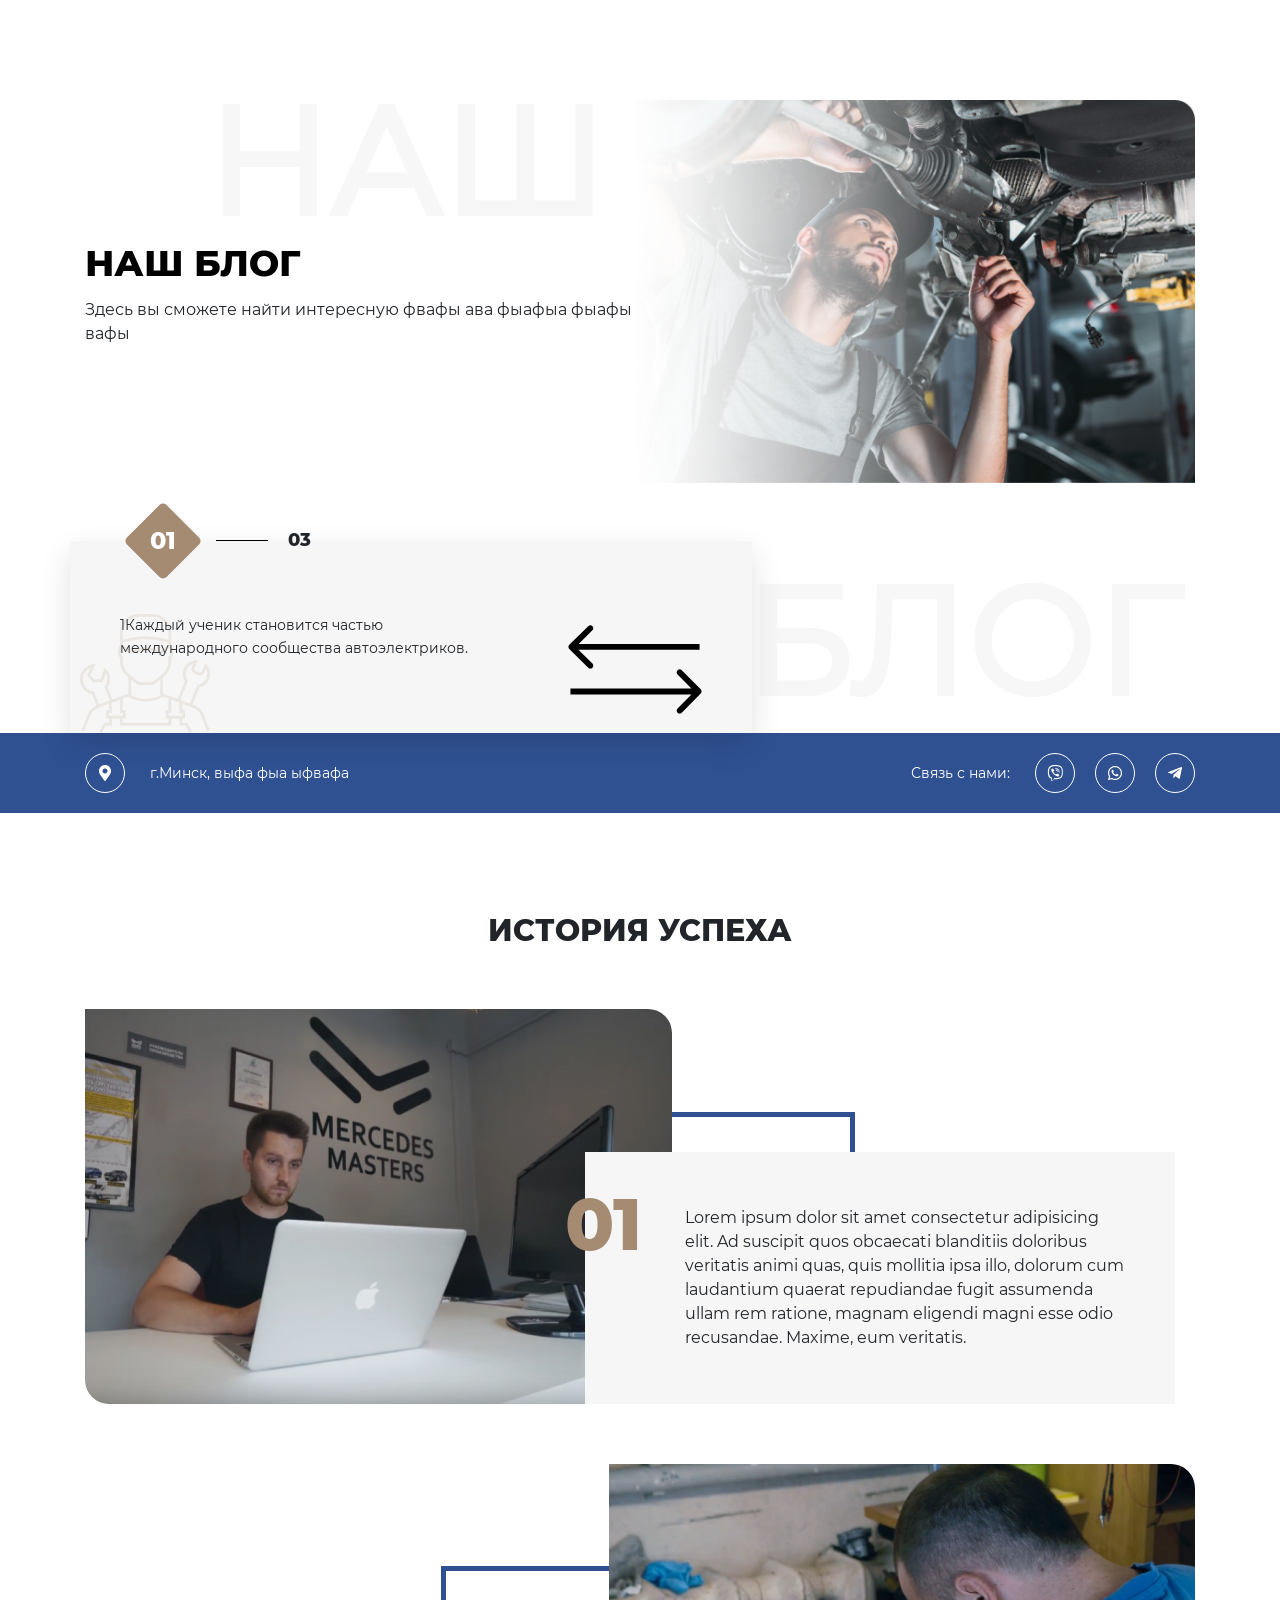
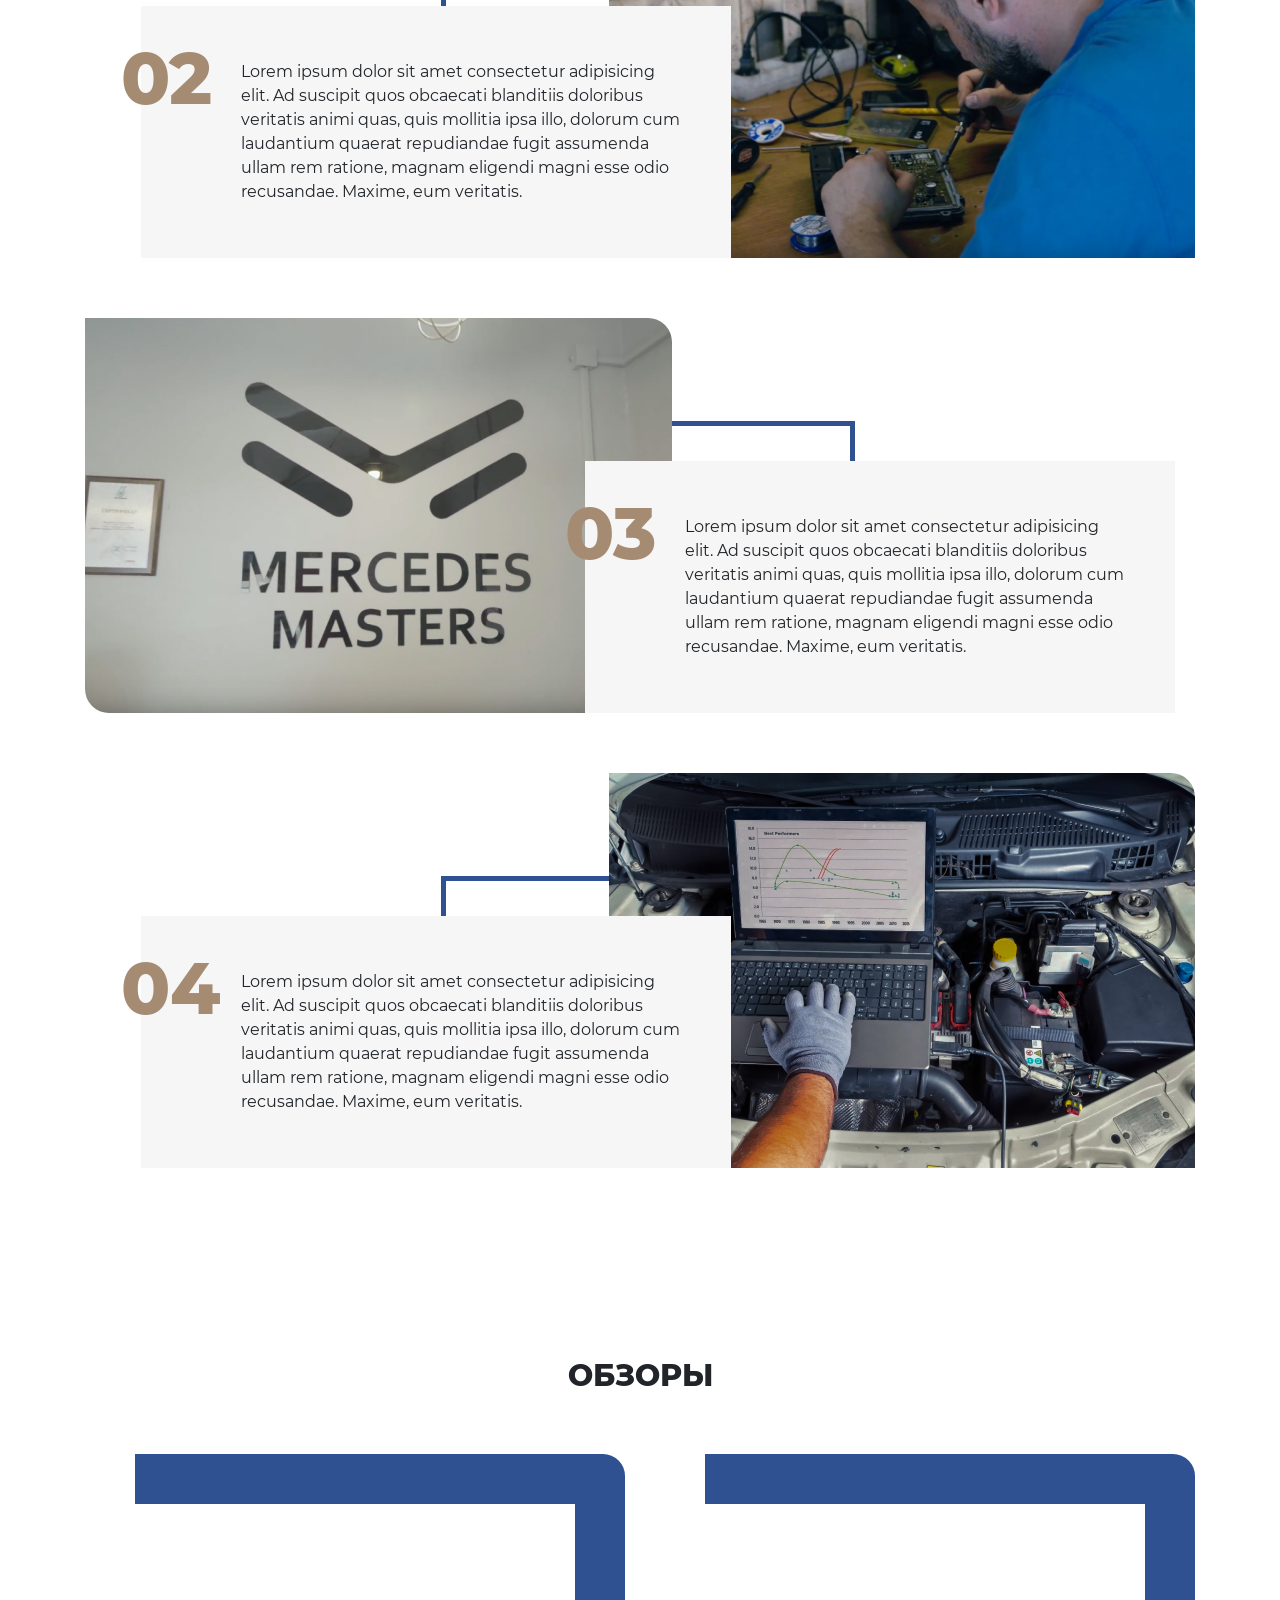
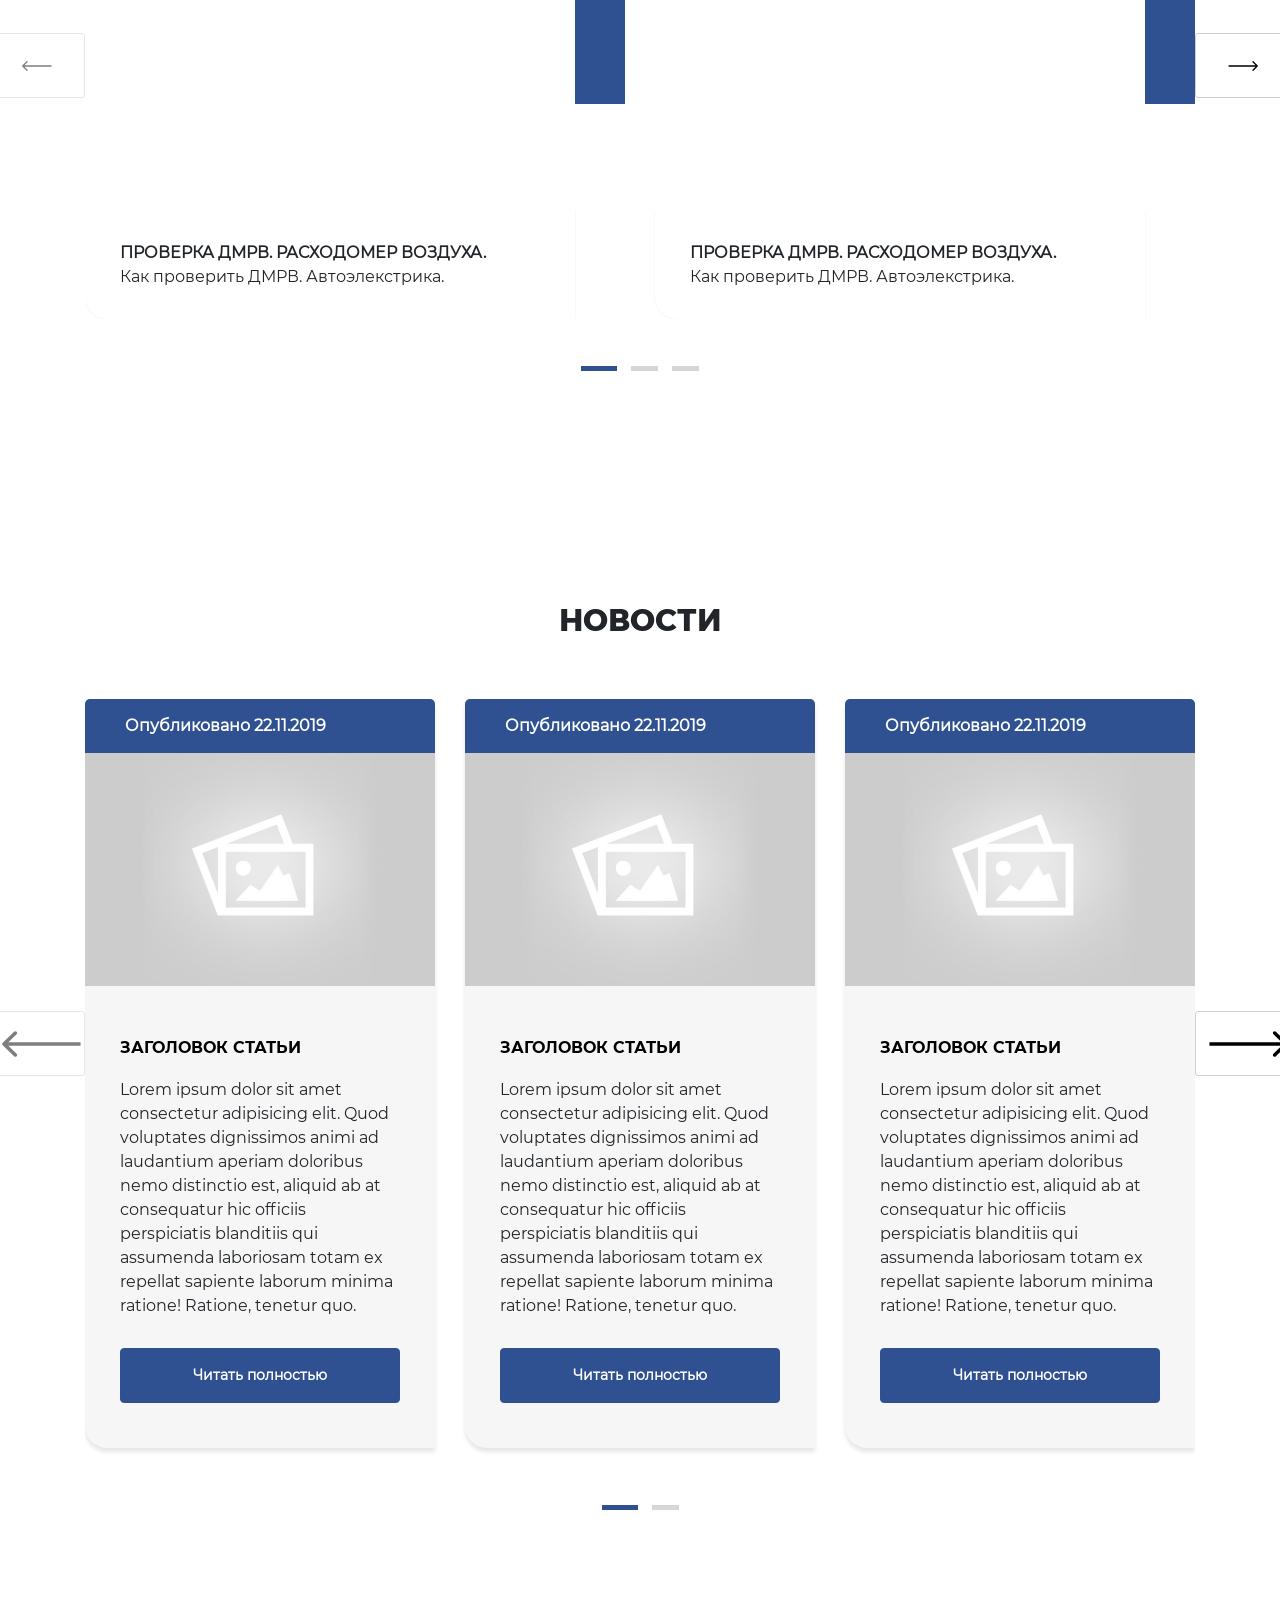
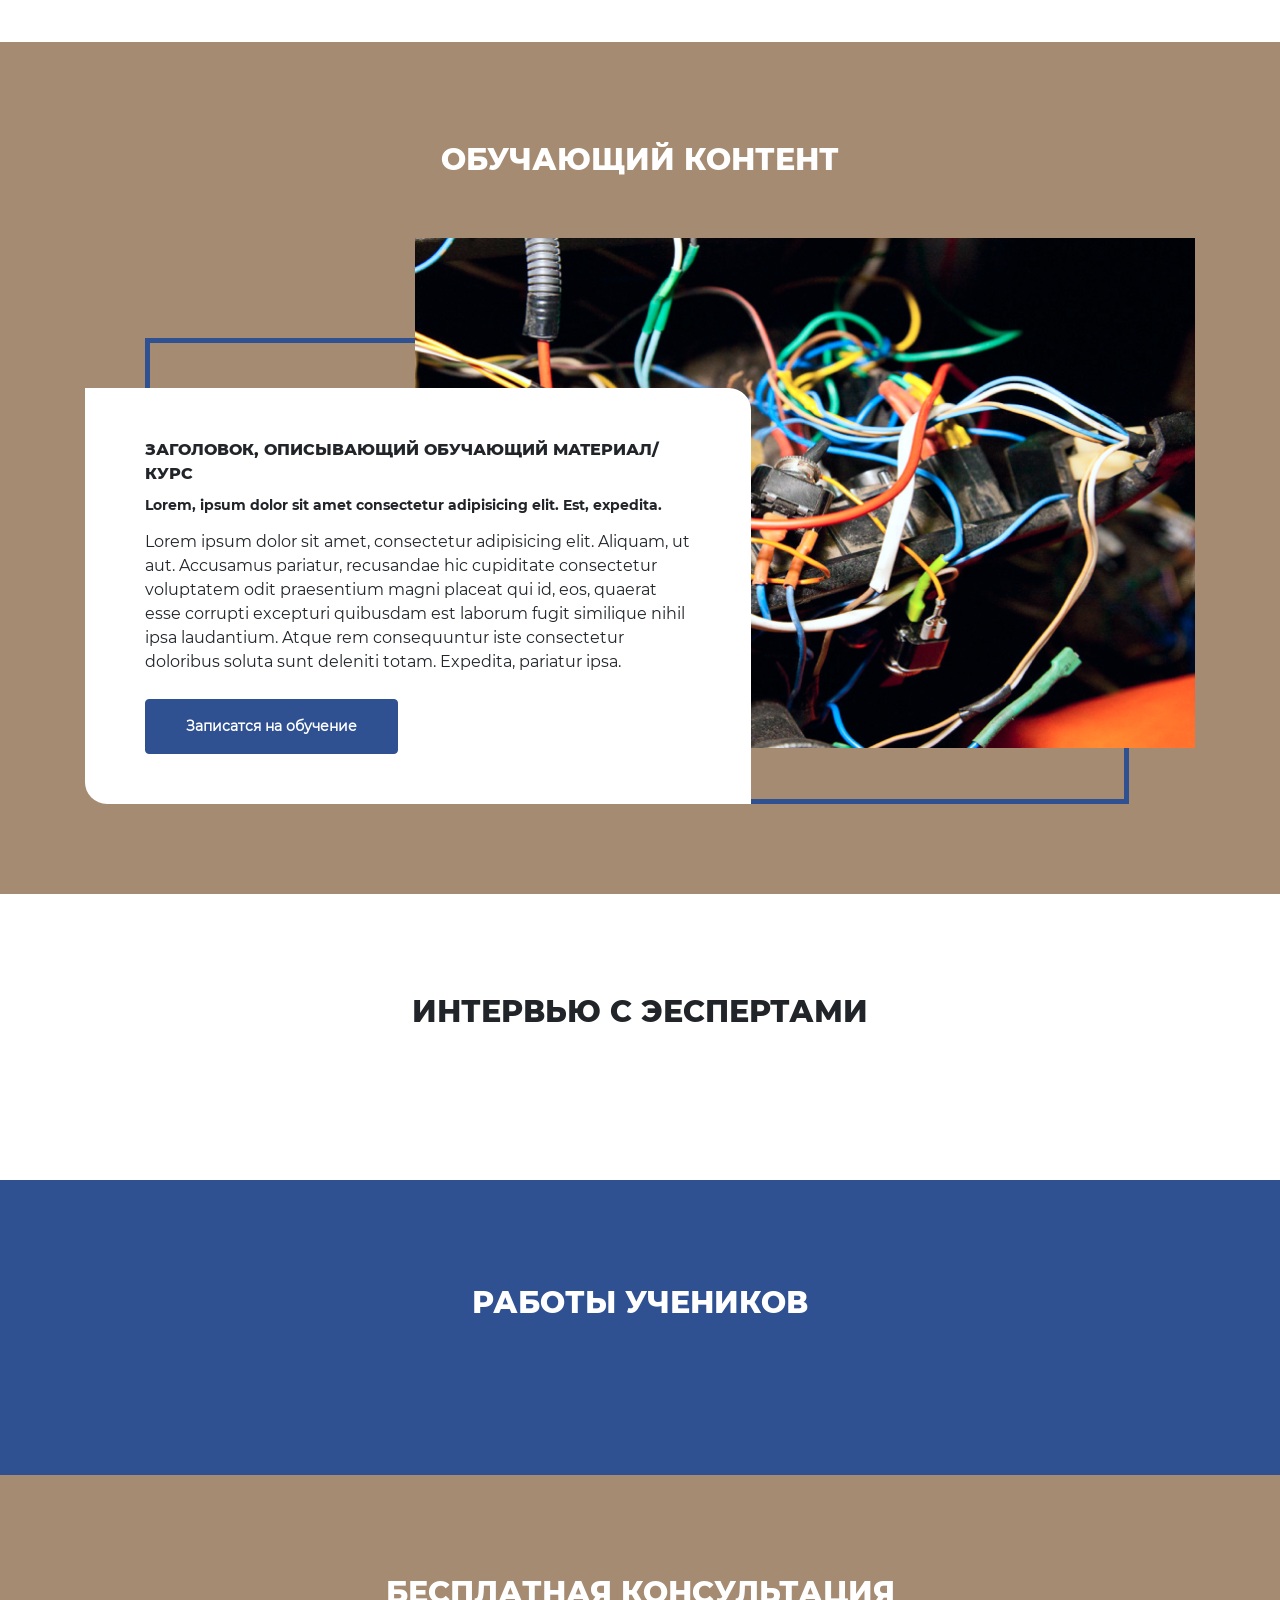
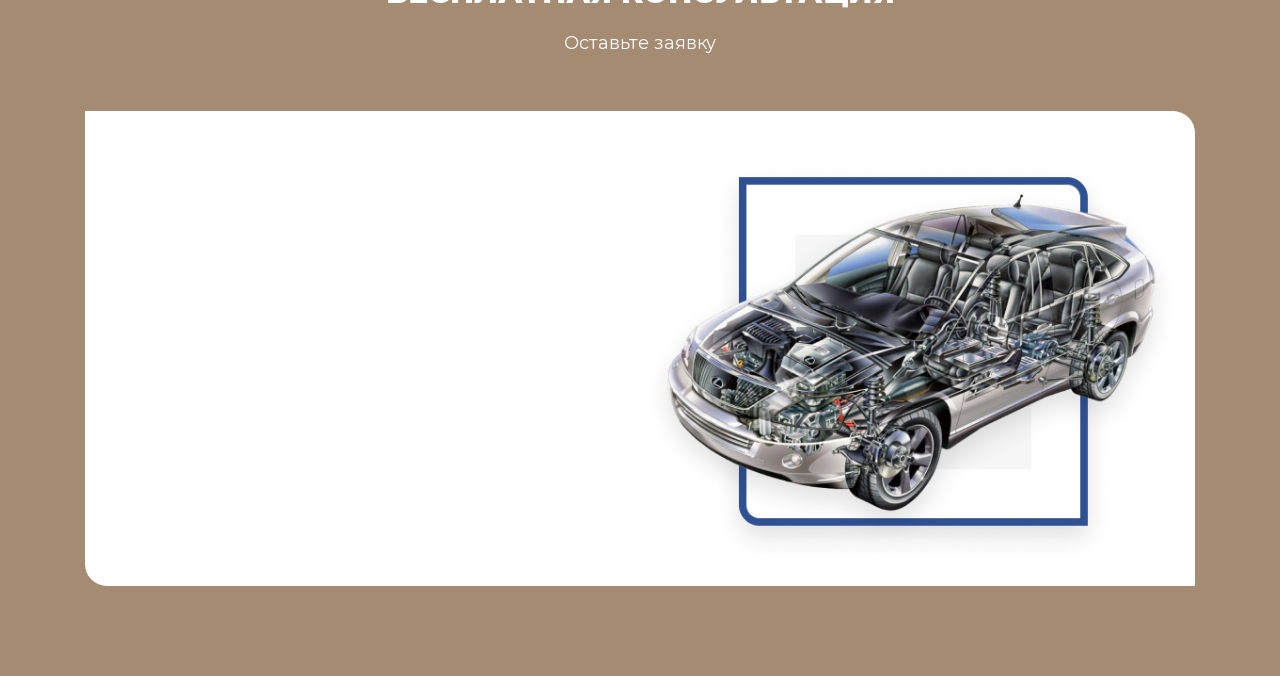
==== app/index.html @ 329d2177 "first commit" ====
<!DOCTYPE html>
<html lang="en">

<head>
  <meta charset="UTF-8">
  <meta name="viewport" content="width=device-width, initial-scale=1.0">
  <meta http-equiv="X-UA-Compatible" content="ie=edge">
  <title>Optimized SASS template</title>
  <link rel="shortcut icon" href="./images/favicon.ico" type="image/x-icon">
  <link rel="stylesheet" href="https://stackpath.bootstrapcdn.com/bootstrap/4.3.1/css/bootstrap.min.css"
    integrity="sha384-ggOyR0iXCbMQv3Xipma34MD+dH/1fQ784/j6cY/iJTQUOhcWr7x9JvoRxT2MZw1T" crossorigin="anonymous">
  <link rel="stylesheet" href="https://cdnjs.cloudflare.com/ajax/libs/font-awesome/5.11.2/css/all.css">
  <link rel="stylesheet" href="./libs/OwlCarousel2-2.3.4/dist/assets/owl.carousel.min.css">
  <link rel="stylesheet" href="./libs/OwlCarousel2-2.3.4/dist/assets/owl.theme.default.min.css">
  <link rel="stylesheet" href="./css/style.css">
</head>

<body>
  <div class="vcontainer">
    <section class="hero-u">
      <div class="container hero-u__container">
        <div class="hero-u__content">
          <h1 class="hero-u__title">
            Наш блог
          </h1>
          <div class="hero-u__sub-title">
            Здесь вы сможете найти интересную фвафы ава фыафыа фыафы вафы
          </div>
        </div>
        <div class="hero-u__image">
          <img src="./images/hero.png" alt="hero" class="hero-u__img">
        </div>
        <div class="hero-u__slider-container">

          <div id="heroCarouselWithIndex" class="carousel slide" data-ride="carousel">
            <div class="carousel-indicator">
              <div class="carousel-indicator__current">
                00
              </div>
              <div class="carousel-indicator__line"></div>
              <div class="carousel-indicator__general">04</div>
            </div>
            <div class="carousel-inner">
              <div class="carousel-item active">
                <img src="./images/svg/icon-man.svg" class="d-block carousel-item__img" alt="icon">
                <div class="carousel-item__container">
                  <div class="carousel-item__text">
                    1Каждый ученик становится частью международного сообщества автоэлектриков.
                  </div>
                </div>
              </div>
              <div class="carousel-item">
                <img src="./images/svg/icon-man.svg" class="d-block carousel-item__img" alt="icon">
                <div class="carousel-item__container">
                  <div class="carousel-item__text">
                    2Каждый ученик становится частью международного сообщества автоэлектриков.
                  </div>
                </div>
              </div>
              <div class="carousel-item">
                <img src="./images/svg/icon-man.svg" class="d-block carousel-item__img" alt="icon">
                <div class="carousel-item__container">
                  <div class="carousel-item__text">
                    3Каждый ученик становится частью международного сообщества автоэлектриков.
                  </div>
                </div>
              </div>
            </div>
            <div class="carousel-nav">
              <a class="carousel-nav__prev" href="#heroCarouselWithIndex" role="button" data-slide="prev">
                <img src="./images/svg/arrow_prev.svg" alt="" class="carousel-nav__img">
              </a>
              <a class="carousel-nav__next" href="#heroCarouselWithIndex" role="button" data-slide="next">
                <img src="./images/svg/arrow_next.svg" alt="" class="carousel-nav__img">
              </a>
            </div>

          </div>
        </div>
    </section>

    <section class="info-section">
      <div class="container info-section__container">
        <div class="info-section__place-block">
          <a href="#" data-toggle="popover" data-content="Telegram" class="info-section__icon info-icon">
            <i class="fas fa-map-marker-alt"></i>
          </a>
          <div class="info-section__place-text">
            г.Минск, выфа фыа ыфвафа
          </div>
        </div>
        <div class="info-section__social-block">
          <div class="info-section__social-text">
            Связь с нами:
          </div>
          <div class="info-section__social-icons">
            <a href="#" data-toggle="popover" data-content="Telegram" class="info-section__icon info-icon">
              <i class="fab fa-viber "></i>
            </a>
            <a href="#" data-toggle="popover" data-content="Telegram" class="info-section__icon info-icon">
              <i class=" fab fa-whatsapp"></i>
            </a>
            <a href="#" data-toggle="popover" data-content="Telegram" class="info-section__icon info-icon">
              <i class=" fab fa-telegram-plane"></i>
            </a>
          </div>

        </div>
      </div>
    </section>

    <section class="history-successful section-padding">
      <div class="history-successful__container container">
        <h2 class="history-successful__title section-title">
          История успеха
        </h2>

        <div class="history-successful__row">
          <div class="history-successful__image-block">
            <img src="./images/history-1.jpg" alt="history img" class="history-successful__img">
          </div>
          <div class="history-successful__content-block">
            <div class="history-successful__number">
              01
            </div>
            <div class="history-successful__text">
              Lorem ipsum dolor sit amet consectetur adipisicing elit. Ad suscipit quos obcaecati blanditiis doloribus
              veritatis animi quas, quis mollitia ipsa illo, dolorum cum laudantium quaerat repudiandae fugit assumenda
              ullam rem ratione, magnam eligendi magni esse odio recusandae. Maxime, eum veritatis.
            </div>
          </div>
        </div>

        <div class="history-successful__row invert">
          <div class="history-successful__image-block">
            <img src="./images/history-2.jpg" alt="history img" class="history-successful__img">
          </div>
          <div class="history-successful__content-block">
            <div class="history-successful__number">
              02
            </div>
            <div class="history-successful__text">
              Lorem ipsum dolor sit amet consectetur adipisicing elit. Ad suscipit quos obcaecati blanditiis doloribus
              veritatis animi quas, quis mollitia ipsa illo, dolorum cum laudantium quaerat repudiandae fugit assumenda
              ullam rem ratione, magnam eligendi magni esse odio recusandae. Maxime, eum veritatis.
            </div>
          </div>
        </div>

        <div class="history-successful__row">
          <div class="history-successful__image-block">
            <img src="./images/history-3.jpg" alt="history img" class="history-successful__img">
          </div>
          <div class="history-successful__content-block">
            <div class="history-successful__number">
              03
            </div>
            <div class="history-successful__text">
              Lorem ipsum dolor sit amet consectetur adipisicing elit. Ad suscipit quos obcaecati blanditiis doloribus
              veritatis animi quas, quis mollitia ipsa illo, dolorum cum laudantium quaerat repudiandae fugit assumenda
              ullam rem ratione, magnam eligendi magni esse odio recusandae. Maxime, eum veritatis.
            </div>
          </div>
        </div>

        <div class="history-successful__row invert">
          <div class="history-successful__image-block">
            <img src="./images/history-4.jpg" alt="history img" class="history-successful__img">
          </div>
          <div class="history-successful__content-block">
            <div class="history-successful__number">
              04
            </div>
            <div class="history-successful__text">
              Lorem ipsum dolor sit amet consectetur adipisicing elit. Ad suscipit quos obcaecati blanditiis doloribus
              veritatis animi quas, quis mollitia ipsa illo, dolorum cum laudantium quaerat repudiandae fugit assumenda
              ullam rem ratione, magnam eligendi magni esse odio recusandae. Maxime, eum veritatis.
            </div>
          </div>
        </div>

      </div>
    </section>

    <section class="reviews-sect section-padding">
      <div class="reviews-sect__container container">
        <h3 class="reviews-sect__title section-title">
          Обзоры
        </h3>
        <div class="reviews-sect__carousel">
          <div class="owl-carousel owl-carousel-reviews owl-theme">

            <div class="owl-carousel-reviews__slide">
              <div class="owl-carousel-reviews__inner-container">
                <div class="owl-carousel-reviews__video-block">
                  <iframe width="100%" height="300" src="https://www.youtube.com/embed/JrYKP0suf_8" frameborder="0"
                    allow="accelerometer; encrypted-media; gyroscope;" allowfullscreen></iframe>
                </div>
                <div class="owl-carousel-reviews__info-block">
                  <div class="owl-carousel-reviews__title">
                    Проверка ДМРВ. Расходомер воздуха.
                  </div>
                  <div class="owl-carousel-reviews__subTitle">
                    Как проверить ДМРВ. Автоэлекстрика.
                  </div>
                </div>
              </div>
            </div>

            <div class="owl-carousel-reviews__slide">
              <div class="owl-carousel-reviews__inner-container">
                <div class="owl-carousel-reviews__video-block">
                  <iframe width="100%" height="300" src="https://www.youtube.com/embed/JrYKP0suf_8" frameborder="0"
                    allow="accelerometer; encrypted-media; gyroscope;" allowfullscreen></iframe>
                </div>
                <div class="owl-carousel-reviews__info-block">
                  <div class="owl-carousel-reviews__title">
                    Проверка ДМРВ. Расходомер воздуха.
                  </div>
                  <div class="owl-carousel-reviews__subTitle">
                    Как проверить ДМРВ. Автоэлекстрика.
                  </div>
                </div>
              </div>
            </div>

            <div class="owl-carousel-reviews__slide">
              <div class="owl-carousel-reviews__inner-container">
                <div class="owl-carousel-reviews__video-block">
                  <iframe width="100%" height="300" src="https://www.youtube.com/embed/JrYKP0suf_8" frameborder="0"
                    allow="accelerometer; encrypted-media; gyroscope;" allowfullscreen></iframe>
                </div>
                <div class="owl-carousel-reviews__info-block">
                  <div class="owl-carousel-reviews__title">
                    Проверка ДМРВ. Расходомер воздуха.
                  </div>
                  <div class="owl-carousel-reviews__subTitle">
                    Как проверить ДМРВ. Автоэлекстрика.
                  </div>
                </div>
              </div>
            </div>

            <div class="owl-carousel-reviews__slide">
              <div class="owl-carousel-reviews__inner-container">
                <div class="owl-carousel-reviews__video-block">
                  <iframe width="100%" height="300" src="https://www.youtube.com/embed/JrYKP0suf_8" frameborder="0"
                    allow="accelerometer; encrypted-media; gyroscope;" allowfullscreen></iframe>
                </div>
                <div class="owl-carousel-reviews__info-block">
                  <div class="owl-carousel-reviews__title">
                    Проверка ДМРВ. Расходомер воздуха.
                  </div>
                  <div class="owl-carousel-reviews__subTitle">
                    Как проверить ДМРВ. Автоэлекстрика.
                  </div>
                </div>
              </div>
            </div>

            <div class="owl-carousel-reviews__slide">
              <div class="owl-carousel-reviews__inner-container">
                <div class="owl-carousel-reviews__video-block">
                  <iframe width="100%" height="300" src="https://www.youtube.com/embed/JrYKP0suf_8" frameborder="0"
                    allow="accelerometer; encrypted-media; gyroscope;" allowfullscreen></iframe>
                </div>
                <div class="owl-carousel-reviews__info-block">
                  <div class="owl-carousel-reviews__title">
                    Проверка ДМРВ. Расходомер воздуха.
                  </div>
                  <div class="owl-carousel-reviews__subTitle">
                    Как проверить ДМРВ. Автоэлекстрика.
                  </div>
                </div>
              </div>
            </div>

            <div class="owl-carousel-reviews__slide">
              <div class="owl-carousel-reviews__inner-container">
                <div class="owl-carousel-reviews__video-block">
                  <iframe width="100%" height="300" src="https://www.youtube.com/embed/JrYKP0suf_8" frameborder="0"
                    allow="accelerometer; encrypted-media; gyroscope;" allowfullscreen></iframe>
                </div>
                <div class="owl-carousel-reviews__info-block">
                  <div class="owl-carousel-reviews__title">
                    Проверка ДМРВ. Расходомер воздуха.
                  </div>
                  <div class="owl-carousel-reviews__subTitle">
                    Как проверить ДМРВ. Автоэлекстрика.
                  </div>
                </div>
              </div>
            </div>

          </div>
        </div>
      </div>

    </section>

    <section class="news-section decor-bg section-padding">
      <div class="news-section__container container">
        <h3 class="news-section__title section-title">
          Новости
        </h3>
        <div class="news-section__carousel-container">
          <div class="owl-carousel owl-theme owl-carousel-news">

            <div class="owl-carousel-news__slide">
              <div class="owl-carousel-news__head-block">
                <div class="owl-carousel-news__date">
                  Опубликовано <span>22.11.2019</span>
                </div>
              </div>
              <div class="owl-carousel-news__image-block">
                <img src="./images/thumbnail-default.jpg" alt="" class="owl-carousel-news__img">
              </div>
              <div class="owl-carousel-news__content-block">
                <div class="owl-carousel-news__title">
                  Заголовок статьи
                </div>
                <div class="owl-carousel-news__text">
                  Lorem ipsum dolor sit amet consectetur adipisicing elit. Quod voluptates dignissimos animi ad
                  laudantium aperiam doloribus nemo distinctio est, aliquid ab at consequatur hic officiis perspiciatis
                  blanditiis qui assumenda laboriosam totam ex repellat sapiente laborum minima ratione! Ratione,
                  tenetur quo.
                </div>
                <div class="owl-carousel-news__btn">
                  <a href="#" class="main-btn main-btn_full">
                    Читать полностью
                  </a>
                </div>
              </div>
            </div>

            <div class="owl-carousel-news__slide">
              <div class="owl-carousel-news__head-block">
                <div class="owl-carousel-news__date">
                  Опубликовано <span>22.11.2019</span>
                </div>
              </div>
              <div class="owl-carousel-news__image-block">
                <img src="./images/thumbnail-default.jpg" alt="" class="owl-carousel-news__img">
              </div>
              <div class="owl-carousel-news__content-block">
                <div class="owl-carousel-news__title">
                  Заголовок статьи
                </div>
                <div class="owl-carousel-news__text">
                  Lorem ipsum dolor sit amet consectetur adipisicing elit. Quod voluptates dignissimos animi ad
                  laudantium aperiam doloribus nemo distinctio est, aliquid ab at consequatur hic officiis perspiciatis
                  blanditiis qui assumenda laboriosam totam ex repellat sapiente laborum minima ratione! Ratione,
                  tenetur quo.
                </div>
                <div class="owl-carousel-news__btn">
                  <a href="#" class="main-btn main-btn_full">
                    Читать полностью
                  </a>
                </div>
              </div>
            </div>

            <div class="owl-carousel-news__slide">
              <div class="owl-carousel-news__head-block">
                <div class="owl-carousel-news__date">
                  Опубликовано <span>22.11.2019</span>
                </div>
              </div>
              <div class="owl-carousel-news__image-block">
                <img src="./images/thumbnail-default.jpg" alt="" class="owl-carousel-news__img">
              </div>
              <div class="owl-carousel-news__content-block">
                <div class="owl-carousel-news__title">
                  Заголовок статьи
                </div>
                <div class="owl-carousel-news__text">
                  Lorem ipsum dolor sit amet consectetur adipisicing elit. Quod voluptates dignissimos animi ad
                  laudantium aperiam doloribus nemo distinctio est, aliquid ab at consequatur hic officiis perspiciatis
                  blanditiis qui assumenda laboriosam totam ex repellat sapiente laborum minima ratione! Ratione,
                  tenetur quo.
                </div>
                <div class="owl-carousel-news__btn">
                  <a href="#" class="main-btn main-btn_full">
                    Читать полностью
                  </a>
                </div>
              </div>
            </div>

            <div class="owl-carousel-news__slide">
              <div class="owl-carousel-news__head-block">
                <div class="owl-carousel-news__date">
                  Опубликовано <span>22.11.2019</span>
                </div>
              </div>
              <div class="owl-carousel-news__image-block">
                <img src="./images/thumbnail-default.jpg" alt="" class="owl-carousel-news__img">
              </div>
              <div class="owl-carousel-news__content-block">
                <div class="owl-carousel-news__title">
                  Заголовок статьи
                </div>
                <div class="owl-carousel-news__text">
                  Lorem ipsum dolor sit amet consectetur adipisicing elit. Quod voluptates dignissimos animi ad
                  laudantium aperiam doloribus nemo distinctio est, aliquid ab at consequatur hic officiis perspiciatis
                  blanditiis qui assumenda laboriosam totam ex repellat sapiente laborum minima ratione! Ratione,
                  tenetur quo.
                </div>
                <div class="owl-carousel-news__btn">
                  <a href="#" class="main-btn main-btn_full">
                    Читать полностью
                  </a>
                </div>
              </div>
            </div>

            <div class="owl-carousel-news__slide">
              <div class="owl-carousel-news__head-block">
                <div class="owl-carousel-news__date">
                  Опубликовано <span>22.11.2019</span>
                </div>
              </div>
              <div class="owl-carousel-news__image-block">
                <img src="./images/thumbnail-default.jpg" alt="" class="owl-carousel-news__img">
              </div>
              <div class="owl-carousel-news__content-block">
                <div class="owl-carousel-news__title">
                  Заголовок статьи
                </div>
                <div class="owl-carousel-news__text">
                  Lorem ipsum dolor sit amet consectetur adipisicing elit. Quod voluptates dignissimos animi ad
                  laudantium aperiam doloribus nemo distinctio est, aliquid ab at consequatur hic officiis perspiciatis
                  blanditiis qui assumenda laboriosam totam ex repellat sapiente laborum minima ratione! Ratione,
                  tenetur quo.
                </div>
                <div class="owl-carousel-news__btn">
                  <a href="#" class="main-btn main-btn_full">
                    Читать полностью
                  </a>
                </div>
              </div>
            </div>

          </div>
        </div>
      </div>

    </section>

    <section class="training-content-section decor-bg section-padding">
      <div class="training-content-section__container container">
        <h4 class="training-content-section__title section-title">
          Обучающий контент
        </h4>

        <div class="training-content-section__row">
          <div class="training-content-section__content-block">
            <div class="training-content-section__content-title">
              Заголовок, описывающий обучающий материал/курс
            </div>
            <div class="training-content-section__subTitle">
              Lorem, ipsum dolor sit amet consectetur adipisicing elit. Est, expedita.
            </div>
            <div class="training-content-section__text">
              Lorem ipsum dolor sit amet, consectetur adipisicing elit. Aliquam, ut aut. Accusamus pariatur, recusandae
              hic cupiditate consectetur voluptatem odit praesentium magni placeat qui id, eos, quaerat esse corrupti
              excepturi quibusdam est laborum fugit similique nihil ipsa laudantium. Atque rem consequuntur iste
              consectetur doloribus soluta sunt deleniti totam. Expedita, pariatur ipsa.
            </div>
            <div class="training-content-section__btn">
              <a href="#" class="main-btn ">
                Записатся на обучение
              </a>
            </div>
          </div>
          <div class="training-content-section__image-block">
            <img src="./images/training-1.png" alt="image" class="training-content-section__img">
          </div>
        </div>

      </div>
    </section>

    <section class="interview-section decor-bg section-padding">
      <div class="interview-section__container container">
        <h4 class="interview-section__title section-title">
          Интервью с эеспертами
        </h4>
      </div>
    </section>

    <section class="students-work decor-bg section-padding">
      <div class="students-work__container container">
        <div class="students-work__title section-title">
          работы учеников
        </div>
      </div>
    </section>

    <section class="free-consultation decor-bg section-padding">
      <div class="free-consultation__container container">
        <h4 class="free-consultation__title section-title">
          Бесплатная консультация
        </h4>
        <div class="free-consultation__subTitle">
          Оставьте заявку
        </div>
        <div class="free-consultation__content-block">
          <div class="free-consultation__form">
            <script id="47fe3ce43cf2386c6de576dffe8dc6398ca79eb9"
              src="https://mers-academy.com/pl/lite/widget/script?id=144256"></script>
          </div>
          <div class="free-consultation__image-block">
            <img src="./images/decor pic.png" alt="" class="free-consultation__img">
          </div>
        </div>
      </div>
    </section>

  </div><!-- /.container -->

  <script src="https://code.jquery.com/jquery-3.4.1.min.js"
    integrity="sha256-CSXorXvZcTkaix6Yvo6HppcZGetbYMGWSFlBw8HfCJo=" crossorigin="anonymous"></script>
  <script src="https://cdnjs.cloudflare.com/ajax/libs/popper.js/1.14.7/umd/popper.min.js"
    integrity="sha384-UO2eT0CpHqdSJQ6hJty5KVphtPhzWj9WO1clHTMGa3JDZwrnQq4sF86dIHNDz0W1"
    crossorigin="anonymous"></script>
  <script src="https://stackpath.bootstrapcdn.com/bootstrap/4.3.1/js/bootstrap.min.js"
    integrity="sha384-JjSmVgyd0p3pXB1rRibZUAYoIIy6OrQ6VrjIEaFf/nJGzIxFDsf4x0xIM+B07jRM"
    crossorigin="anonymous"></script>
  <script src="./libs/OwlCarousel2-2.3.4/dist/owl.carousel.min.js"></script>
  <script src="./js/common.js"></script>
</body>

</html>
---- app/css/style.css ----
@charset "UTF-8";
/*==========  Mobile First  ==========*/
/*==========  Desktop First  ==========*/
@font-face {
  font-family: "Montserrat";
  src: url("../fonts/Montserrat/Montserrat-Regular.ttf");
}

@font-face {
  font-family: "Montserrat-ExtraBold";
  src: url("../fonts/Montserrat/Montserrat-ExtraBold.ttf");
}

@font-face {
  font-family: "Montserrat-Bold";
  src: url("../fonts/Montserrat/Montserrat-Bold.ttf");
}

@font-face {
  font-family: "Montserrat-SemiBold";
  src: url("../fonts/Montserrat/Montserrat-SemiBold");
}

/*==========  Mobile First  ==========*/
/*==========  Desktop First  ==========*/
.vcontainer {
  font-family: "Montserrat";
}

.vcontainer img {
  width: 100%;
  height: auto;
}

.hero-u {
  background-image: url(/images/svg/decor-bg.svg);
  background-repeat: repeat;
  position: relative;
}

.hero-u:before {
  content: 'Наш';
  position: absolute;
  text-transform: uppercase;
  color: #f7f7f7;
  font-size: 210px;
  z-index: -1;
  font-weight: 900;
  line-height: 1.2;
  top: 10%;
  left: 16%;
}

.hero-u:after {
  content: 'Блог';
  position: absolute;
  text-transform: uppercase;
  color: #f7f7f7;
  font-size: 210px;
  z-index: -1;
  font-weight: 900;
  bottom: 0;
  line-height: 1.2;
  left: 58%;
}

.hero-u__container {
  display: -webkit-box;
  display: -webkit-flex;
  display: -ms-flexbox;
  display: flex;
  -webkit-box-align: center;
  -webkit-align-items: center;
      -ms-flex-align: center;
          align-items: center;
  position: relative;
  padding-top: 100px;
  padding-bottom: 250px;
}

.hero-u__title {
  font-family: 'Montserrat-ExtraBold',sans-serif;
  color: #000;
  font-weight: 800;
  font-size: 36px;
  line-height: 1.5;
  text-transform: uppercase;
}

.hero-u__sub-title {
  font-size: 16px;
}

.hero-u__img {
  width: 100%;
  height: auto;
}

.hero-u__slider-container {
  position: absolute;
  left: 0;
  bottom: 0;
  width: 100%;
  max-width: 682px;
  background-color: #F6F6F6;
  -webkit-box-shadow: 0px 12px 29px rgba(0, 0, 0, 0.12);
          box-shadow: 0px 12px 29px rgba(0, 0, 0, 0.12);
}

#heroCarouselWithIndex .carousel-indicators {
  display: none;
}

#heroCarouselWithIndex .carousel-item {
  position: relative;
  width: 100%;
}

#heroCarouselWithIndex .carousel-item__container {
  height: 192px;
  display: -webkit-box;
  display: -webkit-flex;
  display: -ms-flexbox;
  display: flex;
  -webkit-box-align: center;
  -webkit-align-items: center;
      -ms-flex-align: center;
          align-items: center;
  padding-left: 50px;
  padding-right: 40%;
}

#heroCarouselWithIndex .carousel-item__img {
  width: 100%;
  max-width: 130px;
  position: absolute;
  bottom: 0;
  left: 10px;
  display: block;
}

#heroCarouselWithIndex .carousel-item__text {
  font-family: 'Montserrat',sans-serif;
  font-size: 14px;
  line-height: 23px;
}

.carousel-nav {
  z-index: 10;
  position: absolute;
  right: 50px;
  top: -webkit-calc( 50% - 12px);
  top: calc( 50% - 12px);
}

.carousel-nav__prev {
  margin-right: 20px;
}

.carousel-nav__next {
  margin-left: 20px;
}

.carousel-nav__prev:hover,
.carousel-nav__next:hover {
  text-decoration: none;
}

.carousel-nav__prev:hover > img {
  opacity: 0.3;
}

.carousel-nav__next:hover > img {
  opacity: 0.3;
}

.carousel-indicator {
  position: absolute;
  top: -18px;
  left: 80px;
  z-index: 12;
  display: -webkit-box;
  display: -webkit-flex;
  display: -ms-flexbox;
  display: flex;
  -webkit-box-align: center;
  -webkit-align-items: center;
      -ms-flex-align: center;
          align-items: center;
}

.carousel-indicator__current {
  display: -webkit-box;
  display: -webkit-flex;
  display: -ms-flexbox;
  display: flex;
  -webkit-box-align: center;
  -webkit-align-items: center;
      -ms-flex-align: center;
          align-items: center;
  -webkit-box-pack: center;
  -webkit-justify-content: center;
      -ms-flex-pack: center;
          justify-content: center;
  font-family: 'Montserrat-ExtraBold';
  color: #fff;
  font-size: 24px;
  font-weight: bold;
}

.carousel-indicator__current::before {
  content: "";
  display: block;
  position: absolute;
  z-index: -1;
  width: 56px;
  height: 56px;
  background: #a68b73;
  border-radius: 5px;
  -webkit-transform: rotate(-45deg);
      -ms-transform: rotate(-45deg);
          transform: rotate(-45deg);
}

.carousel-indicator__line {
  width: 52px;
  height: 1px;
  background-color: #000;
  margin-left: 40px;
  margin-right: 20px;
}

.carousel-indicator__general {
  font-size: 18px;
  font-weight: bold;
  font-family: 'Montserrat-ExtraBold';
}

@media (max-width: 1400px) {
  .hero-u:before,
  .hero-u:after {
    font-size: 150px;
  }
}

@media (max-width: 1199.98px) {
  .hero-u:before,
  .hero-u:after {
    font-size: 100px;
  }
}

@media (max-width: 991.98px) {
  .hero-u:before,
  .hero-u:after {
    display: none;
  }
  .hero-u__container {
    -webkit-box-orient: vertical;
    -webkit-box-direction: normal;
    -webkit-flex-direction: column;
        -ms-flex-direction: column;
            flex-direction: column;
  }
  .hero-u__content {
    position: absolute;
    top: 30%;
  }
  .hero-u__img {
    opacity: 0.3;
  }
  .hero-u__content {
    padding: 0 15px;
  }
}

@media (max-width: 575.98px) {
  .carousel-nav {
    display: none;
  }
  #heroCarouselWithIndex .carousel-item__container {
    padding-right: 20px;
  }
  #heroCarouselWithIndex .carousel-item__container {
    padding-left: 20px;
  }
  .hero-u__slider-container {
    padding-left: 20px;
    padding-right: 20px;
  }
  .hero-u__container {
    padding-top: 50px;
    padding-bottom: 280px;
  }
  .hero-u__content {
    top: 20%;
  }
}

.info-section {
  background-color: #2F5192;
  color: #fff;
  padding: 20px 0;
}

.info-section__container {
  display: -webkit-box;
  display: -webkit-flex;
  display: -ms-flexbox;
  display: flex;
  -webkit-box-pack: justify;
  -webkit-justify-content: space-between;
      -ms-flex-pack: justify;
          justify-content: space-between;
}

.info-section__place-block {
  display: -webkit-box;
  display: -webkit-flex;
  display: -ms-flexbox;
  display: flex;
  -webkit-box-align: center;
  -webkit-align-items: center;
      -ms-flex-align: center;
          align-items: center;
}

.info-section__place-text {
  margin-left: 25px;
  font-family: 'Montserrat',sans-serif;
  font-size: 14px;
  line-height: 26px;
}

.info-section__social-block {
  display: -webkit-box;
  display: -webkit-flex;
  display: -ms-flexbox;
  display: flex;
  -webkit-box-align: center;
  -webkit-align-items: center;
      -ms-flex-align: center;
          align-items: center;
}

.info-section__social-text {
  margin-right: 25px;
  font-family: 'Montserrat',sans-serif;
  font-size: 14px;
  line-height: 26px;
}

.info-section__social-icons {
  display: -webkit-box;
  display: -webkit-flex;
  display: -ms-flexbox;
  display: flex;
}

.info-section__place-block .info-icon {
  margin: 0;
}

.info-icon {
  width: 40px;
  height: 40px;
  border-radius: 50%;
  border: 1px solid #ffffff;
  color: #fff;
  display: -webkit-box;
  display: -webkit-flex;
  display: -ms-flexbox;
  display: flex;
  -webkit-box-align: center;
  -webkit-align-items: center;
      -ms-flex-align: center;
          align-items: center;
  -webkit-box-pack: center;
  -webkit-justify-content: center;
      -ms-flex-pack: center;
          justify-content: center;
  margin: 0 10px;
}

.info-icon:hover {
  color: #a68b73;
  border: 1px solid #a68b73;
  text-decoration: none;
}

.info-icon:first-child {
  margin-left: 0;
}

.info-icon:last-child {
  margin-right: 0;
}

.popover {
  background-color: #000000;
  font-size: 16px;
  z-index: 199;
  color: #fff;
}

.popover-body {
  padding: 12px;
  color: #fff;
}

.bs-popover-auto[x-placement^=left] > .arrow::after, .bs-popover-left > .arrow::after {
  border-left-color: #000;
}

.bs-popover-auto[x-placement^=right] > .arrow::after, .bs-popover-right > .arrow::after {
  border-right-color: #000;
}

.bs-popover-auto[x-placement^=bottom] > .arrow::after, .bs-popover-bottom > .arrow::after {
  border-bottom-color: #000;
}

.bs-popover-auto[x-placement^=top] > .arrow::after, .bs-popover-top > .arrow::after {
  border-top-color: #000;
}

@media (max-width: 991.98px) {
  .info-section__place-block,
  .info-section__social-block {
    display: none;
  }
}

.history-successful {
  background-image: url(/images/svg/decor-bg.svg);
  background-repeat: repeat;
  position: relative;
}

.history-successful__title {
  text-transform: uppercase;
  font-family: 'Montserrat',sans-serif;
  font-size: 30px;
  font-weight: bold;
  text-align: center;
}

.history-successful__row {
  display: -webkit-box;
  display: -webkit-flex;
  display: -ms-flexbox;
  display: flex;
  position: relative;
  margin-bottom: 60px;
}

.history-successful__img {
  border-radius: 0 24px;
  width: 100%;
  height: auto;
}

.history-successful__content-block {
  position: absolute;
  background-color: #F6F6F6;
  width: 590px;
  left: 45%;
  bottom: 0;
}

.history-successful__number {
  color: #a68b73;
  font-family: "Montserrat-ExtraBold";
  font-size: 72px;
  line-height: 24px;
  font-weight: 900;
  top: 60px;
  position: absolute;
  left: -20px;
}

.history-successful__text {
  padding: 54px 50px 54px 100px;
}

.history-successful__row:last-child {
  margin-bottom: 0;
}

.history-successful__content-block:before {
  content: '';
  z-index: -1;
  top: -40px;
  left: -50px;
  width: 320px;
  display: block;
  position: absolute;
  height: 200px;
  border: 5px solid #2F5192;
}

.history-successful__row.invert {
  -webkit-box-orient: horizontal;
  -webkit-box-direction: reverse;
  -webkit-flex-direction: row-reverse;
      -ms-flex-direction: row-reverse;
          flex-direction: row-reverse;
}

.history-successful__row.invert .history-successful__content-block {
  left: 5%;
}

.history-successful__row.invert .history-successful__content-block:before {
  left: 300px;
}

@media (max-width: 991.98px) {
  .history-successful__row,
  .history-successful__row.invert {
    -webkit-box-orient: vertical;
    -webkit-box-direction: normal;
    -webkit-flex-direction: column;
        -ms-flex-direction: column;
            flex-direction: column;
    text-align: center;
  }
  .history-successful__content-block,
  .history-successful__row.invert .history-successful__content-block {
    position: relative;
    width: 100%;
    left: 0;
    right: 0;
    top: 0;
    bottom: 0;
  }
  .history-successful__text {
    padding: 50px 30px;
  }
  .history-successful__content-block {
    margin: 50px 0;
  }
  .history-successful__content-block:before,
  .history-successful__row.invert .history-successful__content-block:before {
    width: 100%;
    left: 0;
    top: -100px;
  }
  .history-successful__img {
    padding: 0 20px;
  }
  .history-successful__number {
    left: -webkit-calc( 50% - 24px);
    left: calc( 50% - 24px);
    top: -15px;
  }
  .history-successful__row {
    margin-bottom: 0;
  }
  .history-successful__container {
    padding-bottom: 0;
  }
}

.reviews-sect {
  background-image: url("/images/review-BG.png");
  background-repeat: no-repeat;
  background-size: cover;
  background-position: center bottom;
  position: relative;
}

.reviews-sect__title {
  text-transform: uppercase;
  text-align: center;
  margin: 0;
}

.owl-carousel-reviews__inner-container {
  padding-right: 50px;
  padding-top: 50px;
  position: relative;
}

.owl-carousel-reviews__video-block {
  background-color: #fff;
  position: relative;
}

.owl-carousel-reviews__info-block {
  background-color: #fff;
  -webkit-box-shadow: 0px 0px 2px rgba(0, 0, 10, 0.1);
          box-shadow: 0px 0px 2px rgba(0, 0, 10, 0.1);
  border-radius: 0px 0px 0px 22px;
  padding: 30px 35px;
  font-family: 'Montserrat',sans-serif;
}

.owl-carousel-reviews__title {
  text-transform: uppercase;
  font-size: 16px;
  font-weight: bold;
}

.owl-carousel-reviews__video-block::before {
  content: '';
  display: block;
  position: absolute;
  top: -50px;
  right: -50px;
  z-index: -1;
  height: 250px;
  width: 100%;
  background-color: #2F5192;
  border-radius: 0px 22px;
}

.owl-theme .owl-dots .owl-dot span {
  width: 27px;
  border-radius: 0;
  height: 5px;
}

.owl-theme .owl-dots .owl-dot.active span, .owl-theme .owl-dots .owl-dot:hover span {
  background-color: #ccc;
}

.owl-theme .owl-dots .owl-dot.active span {
  background-color: #2F5192;
  width: 36px;
}

.owl-theme .owl-dots .owl-dot {
  outline: none;
}

.owl-dots {
  margin-top: 60px;
  margin-bottom: 20px;
}

.owl-theme .owl-nav [class*=owl-] {
  background-color: inherit;
}

.owl-theme .owl-nav [class*=owl-]:hover {
  text-decoration: none;
  outline: none;
  background-color: #fff;
}

.owl-theme .owl-nav {
  margin: 0;
  position: absolute;
  bottom: 0;
  top: 0;
  right: 0;
  left: 0;
  z-index: -1;
}

.owl-carousel .owl-nav button.owl-next, .owl-carousel .owl-nav button.owl-prev {
  width: 96px;
  height: 65px;
  border: 1px solid #CFCFCF;
  background-color: #fff;
  margin: 0;
  position: absolute;
  top: 34%;
}

.owl-carousel-reviews__nav-img {
  width: 100%;
  max-width: 44px;
  height: auto;
}

.owl-carousel .owl-nav button.owl-prev {
  left: -96px;
  z-index: 14;
}

.owl-carousel .owl-nav button.owl-next {
  right: -96px;
  z-index: 14;
}

.owl-theme .owl-dots {
  z-index: 18;
}

@media (max-width: 767.98px) {
  .owl-carousel .owl-stage-outer {
    position: initial;
  }
  .owl-carousel .owl-nav button.owl-prev {
    left: 1px;
    bottom: -20px;
  }
  .owl-carousel .owl-nav button.owl-next {
    right: 1px;
    bottom: -20px;
  }
  .owl-carousel .owl-nav button.owl-next, .owl-carousel .owl-nav button.owl-prev {
    top: initial;
    z-index: 20;
    border: 1px solid transparent;
    height: 63px;
  }
  .owl-dots {
    background-color: #fff;
    padding: 20px 0;
    border: 1px solid #CFCFCF;
    margin-top: 30px;
  }
  .owl-theme .owl-nav {
    top: initial;
    z-index: 1;
    bottom: 21px;
  }
}

@media (max-width: 575.98px) {
  .owl-nav {
    display: none;
  }
}

.section-padding {
  padding-top: 100px;
  padding-bottom: 90px;
}

.section-title {
  text-transform: uppercase;
  font-family: "Montserrat-ExtraBold",sans-serif;
  font-size: 30px;
  font-weight: 900;
  text-align: center;
  margin: 0;
  padding-bottom: 60px;
}

@media (max-width: 991.98px) {
  .section-title {
    padding-bottom: 30px;
  }
  .section-padding {
    padding-top: 50px;
    padding-bottom: 30px;
  }
}

@media (max-width: 575.98px) {
  .section-title {
    font-size: 24px;
  }
}

.decor-bg {
  background-image: url(/images/svg/decor-bg.svg);
  background-repeat: repeat;
  position: relative;
}

.owl-carousel-news__slide {
  background: #F6F6F6;
  -webkit-box-shadow: 0px 4px 4px rgba(0, 0, 0, 0.1);
          box-shadow: 0px 4px 4px rgba(0, 0, 0, 0.1);
  border-radius: 5px 5px 0px 22px;
  margin-bottom: 10px;
}

.owl-carousel-news__head-block {
  background: #2F5192;
  border-radius: 5px 5px 0px 0px;
  color: #fff;
  font-family: 'Montserrat',sans-serif;
  font-weight: 600;
  font-size: 16px;
  line-height: 20px;
  padding: 17px 40px;
}

.owl-carousel-news__image-block {
  height: 250px;
}

.owl-carousel-news__img {
  width: 100%;
  height: 100%;
  -o-object-fit: cover;
     object-fit: cover;
  -o-object-position: center;
     object-position: center;
}

.owl-carousel-news__content-block {
  padding: 35px;
}

.owl-carousel-news__title {
  font-family: 'Montserrat-Bold',sans-serif;
  font-weight: bold;
  font-size: 16px;
  line-height: 20px;
  text-transform: uppercase;
  color: #000;
  margin-bottom: 20px;
}

.owl-carousel-news__text {
  margin-bottom: 30px;
  font-family: 'Montserrat',sans-serif;
  font-weight: normal;
  font-size: 16px;
  line-height: 24px;
}

.owl-carousel-news__btn {
  padding-bottom: 10px;
}

.main-btn {
  font-family: 'Montserrat',sans-serif;
  font-size: 14px;
  border-radius: 4px;
  display: inline-block;
  color: #fff;
  background-color: #2f5192;
  border: 1px solid #2f5192;
  -webkit-transition: all .3s;
  -o-transition: all .3s;
  transition: all .3s;
  font-weight: 600;
  padding: 16px 40px;
}

.main-btn:hover, .main-btn:focus, .main-btn:active {
  background-color: #4770c0;
  border-color: #4770c0;
  color: #fff;
}

.main-btn_full {
  width: 100%;
  text-align: center;
}

.owl-carousel.owl-carousel-news .owl-nav button.owl-next,
.owl-carousel.owl-carousel-news .owl-nav button.owl-prev {
  top: 38%;
}

.owl-carousel .owl-dots {
  margin-top: 40px;
  margin-bottom: 30px;
}

@media (max-width: 767.98px) {
  .owl-theme.owl-carousel-news .owl-nav {
    bottom: 65px;
  }
}

.training-content-section {
  background-color: #A68B73;
}

.training-content-section__container {
  font-family: 'Montserrat',sans-serif;
  position: relative;
}

.training-content-section__title {
  color: #fff;
}

.training-content-section__row {
  display: -webkit-box;
  display: -webkit-flex;
  display: -ms-flexbox;
  display: flex;
  position: relative;
  padding-top: 150px;
  margin-bottom: 60px;
}

.training-content-section__content-block {
  position: relative;
  z-index: 2;
  width: 60%;
  max-width: 700px;
  background-color: #fff;
  border-radius: 0 22px;
  padding: 50px 60px;
}

.training-content-section__content-title {
  font-family: "Montserrat-ExtraBold";
  text-transform: uppercase;
  margin-bottom: 10px;
}

.training-content-section__subTitle {
  font-family: "Montserrat-Bold";
  font-size: 14px;
  line-height: 1.4;
  margin-bottom: 15px;
}

.training-content-section__text {
  font-size: 16px;
  font-family: "Montserrat";
  line-height: 24px;
  margin-bottom: 25px;
}

.training-content-section__image-block {
  position: absolute;
  max-width: 780px;
  top: 0;
  right: 0;
}

.training-content-section__row:before {
  content: '';
  display: block;
  border: 5px solid #2F5192;
  position: absolute;
  top: 100px;
  left: 60px;
  right: 66px;
  bottom: 0;
}

.training-content-section__row:last-child {
  margin-bottom: 0;
}

.students-work {
  background-color: #2F5192;
}

.students-work__title {
  color: #fff;
}

.free-consultation {
  background-color: #A68B73;
  font-family: 'Montserrat',sans-serif;
}

.free-consultation__title {
  color: #fff;
  padding-bottom: 20px;
}

.free-consultation__subTitle {
  color: #fff;
  font-size: 18px;
  line-height: 25px;
  font-weight: 500;
  text-align: center;
  padding-bottom: 55px;
}

.free-consultation__content-block {
  display: -webkit-box;
  display: -webkit-flex;
  display: -ms-flexbox;
  display: flex;
  background-color: #fff;
  -webkit-box-align: center;
  -webkit-align-items: center;
      -ms-flex-align: center;
          align-items: center;
  padding: 35px 0 0 35px;
  border-radius: 0px 22px;
}

.free-consultation__form {
  width: 50%;
}

.free-consultation__img {
  width: 100%;
  height: auto;
}

@media (max-width: 991.98px) {
  .free-consultation__content-block {
    -webkit-box-orient: vertical;
    -webkit-box-direction: normal;
    -webkit-flex-direction: column;
        -ms-flex-direction: column;
            flex-direction: column;
    background-color: transparent;
    padding: 0;
    border: none;
    position: relative;
  }
  .free-consultation__image-block {
    -webkit-box-ordinal-group: 2;
    -webkit-order: 1;
        -ms-flex-order: 1;
            order: 1;
    position: absolute;
    max-width: 400px;
    top: 10px;
  }
  .free-consultation__form {
    margin-top: 150px;
    width: 100%;
    -webkit-box-ordinal-group: 3;
    -webkit-order: 2;
        -ms-flex-order: 2;
            order: 2;
    border-radius: 0px 22px;
    background-color: #fff;
  }
  .free-consultation__subTitle {
    padding-bottom: 20px;
  }
}

@media (max-width: 575.98px) {
  .free-consultation__image-block {
    max-width: 300px;
  }
}

/*# sourceMappingURL=[data-uri] */
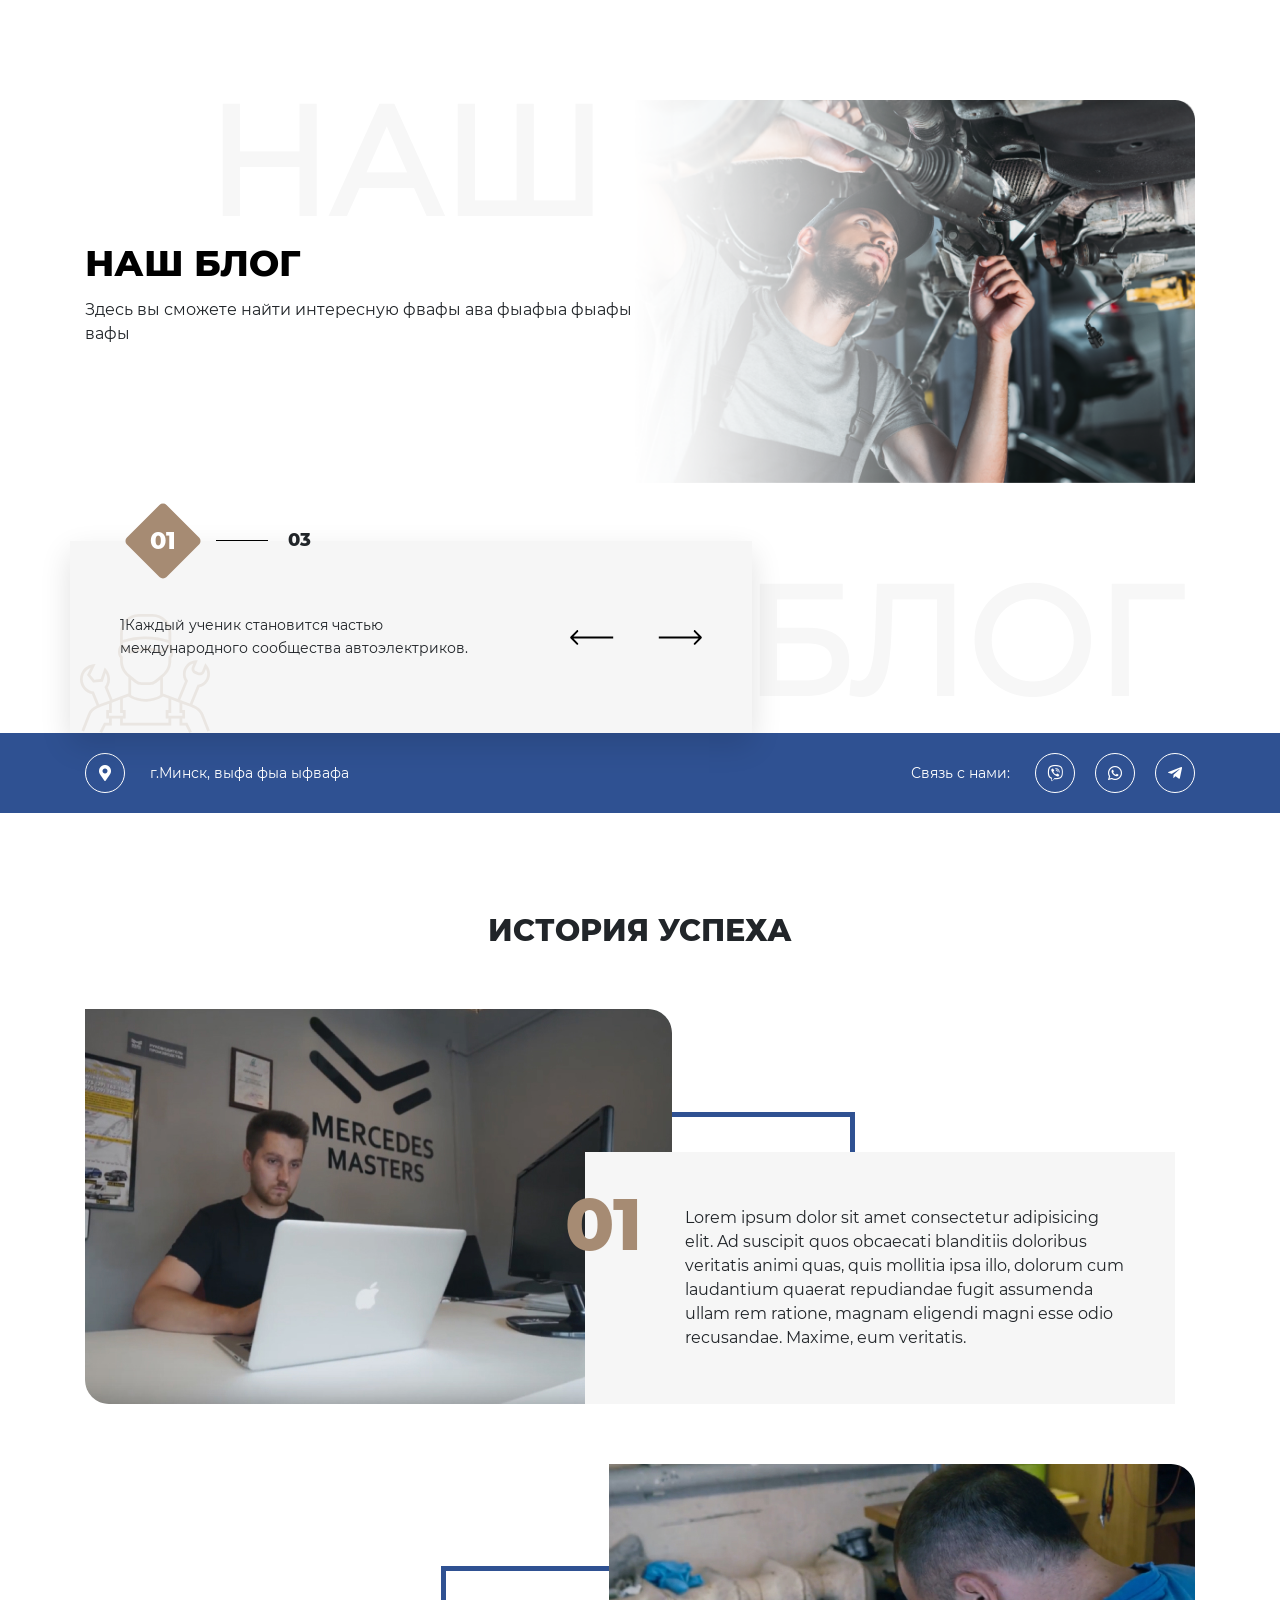
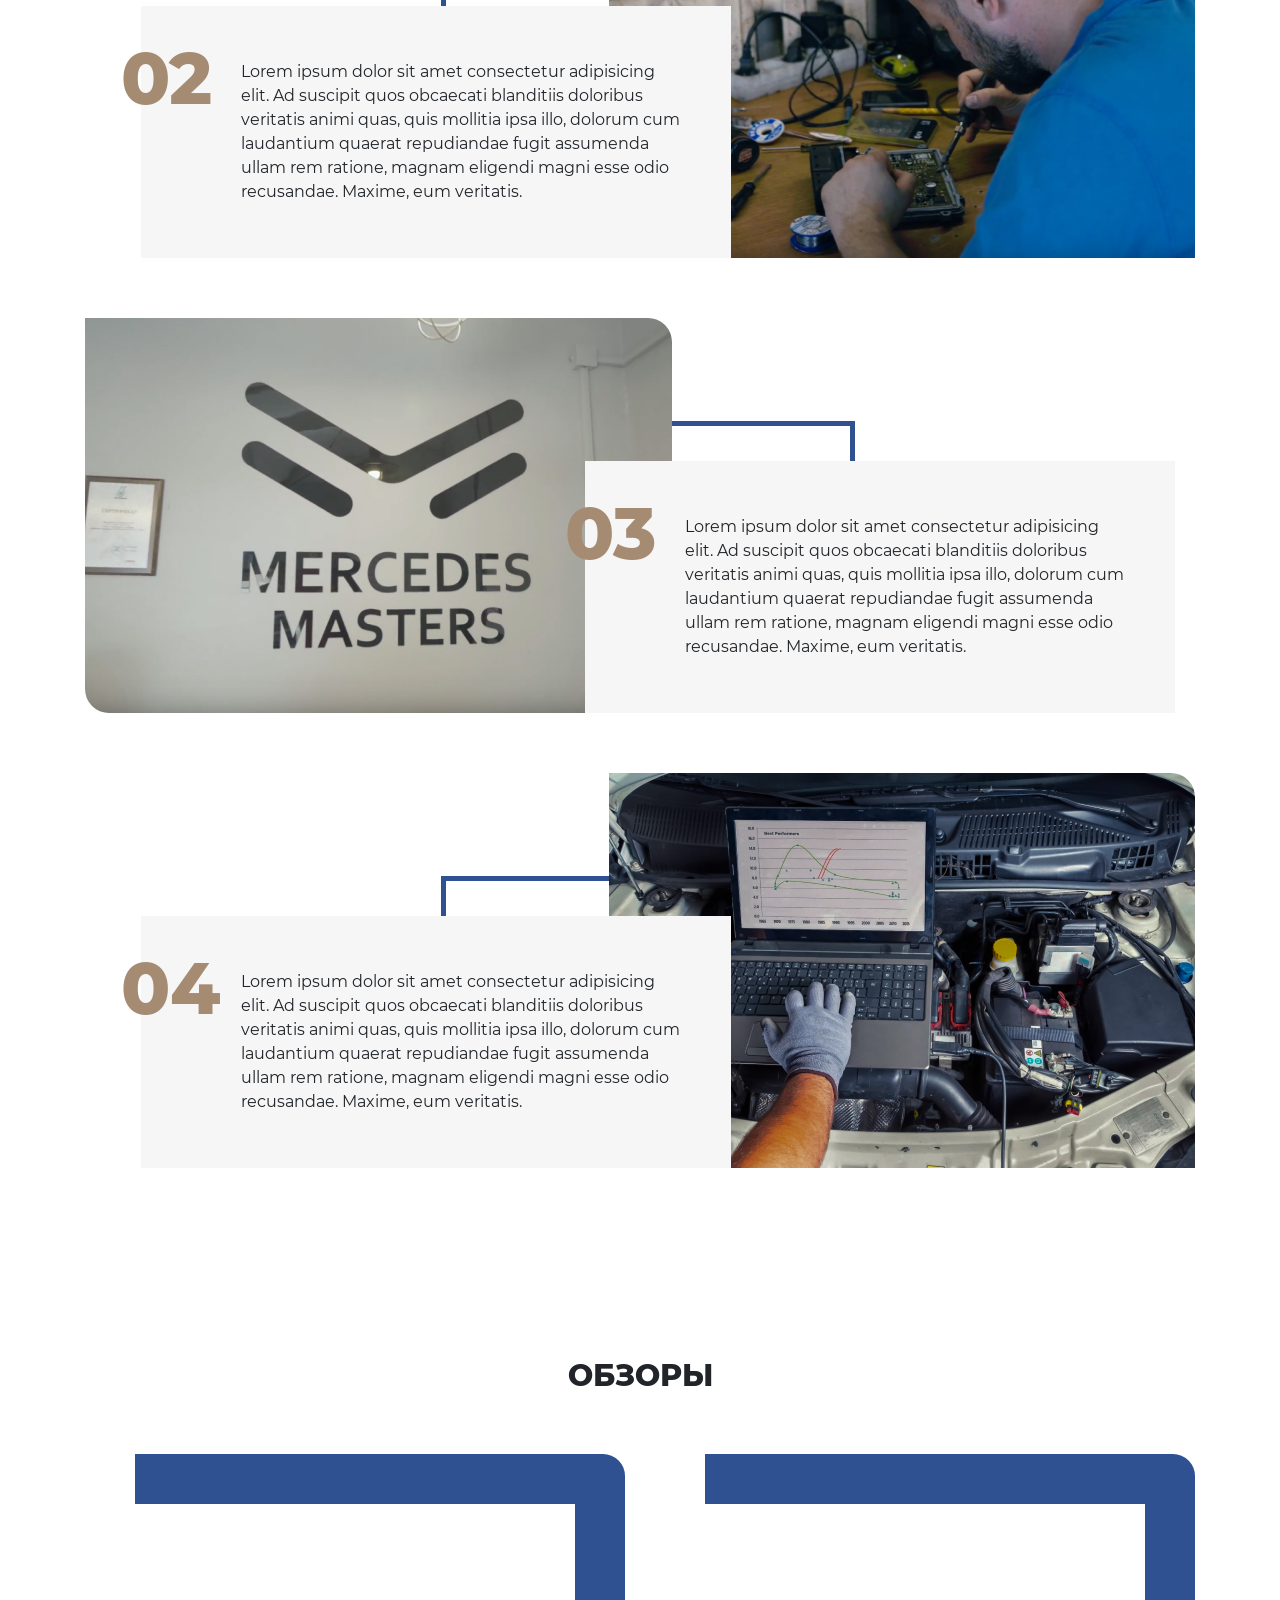
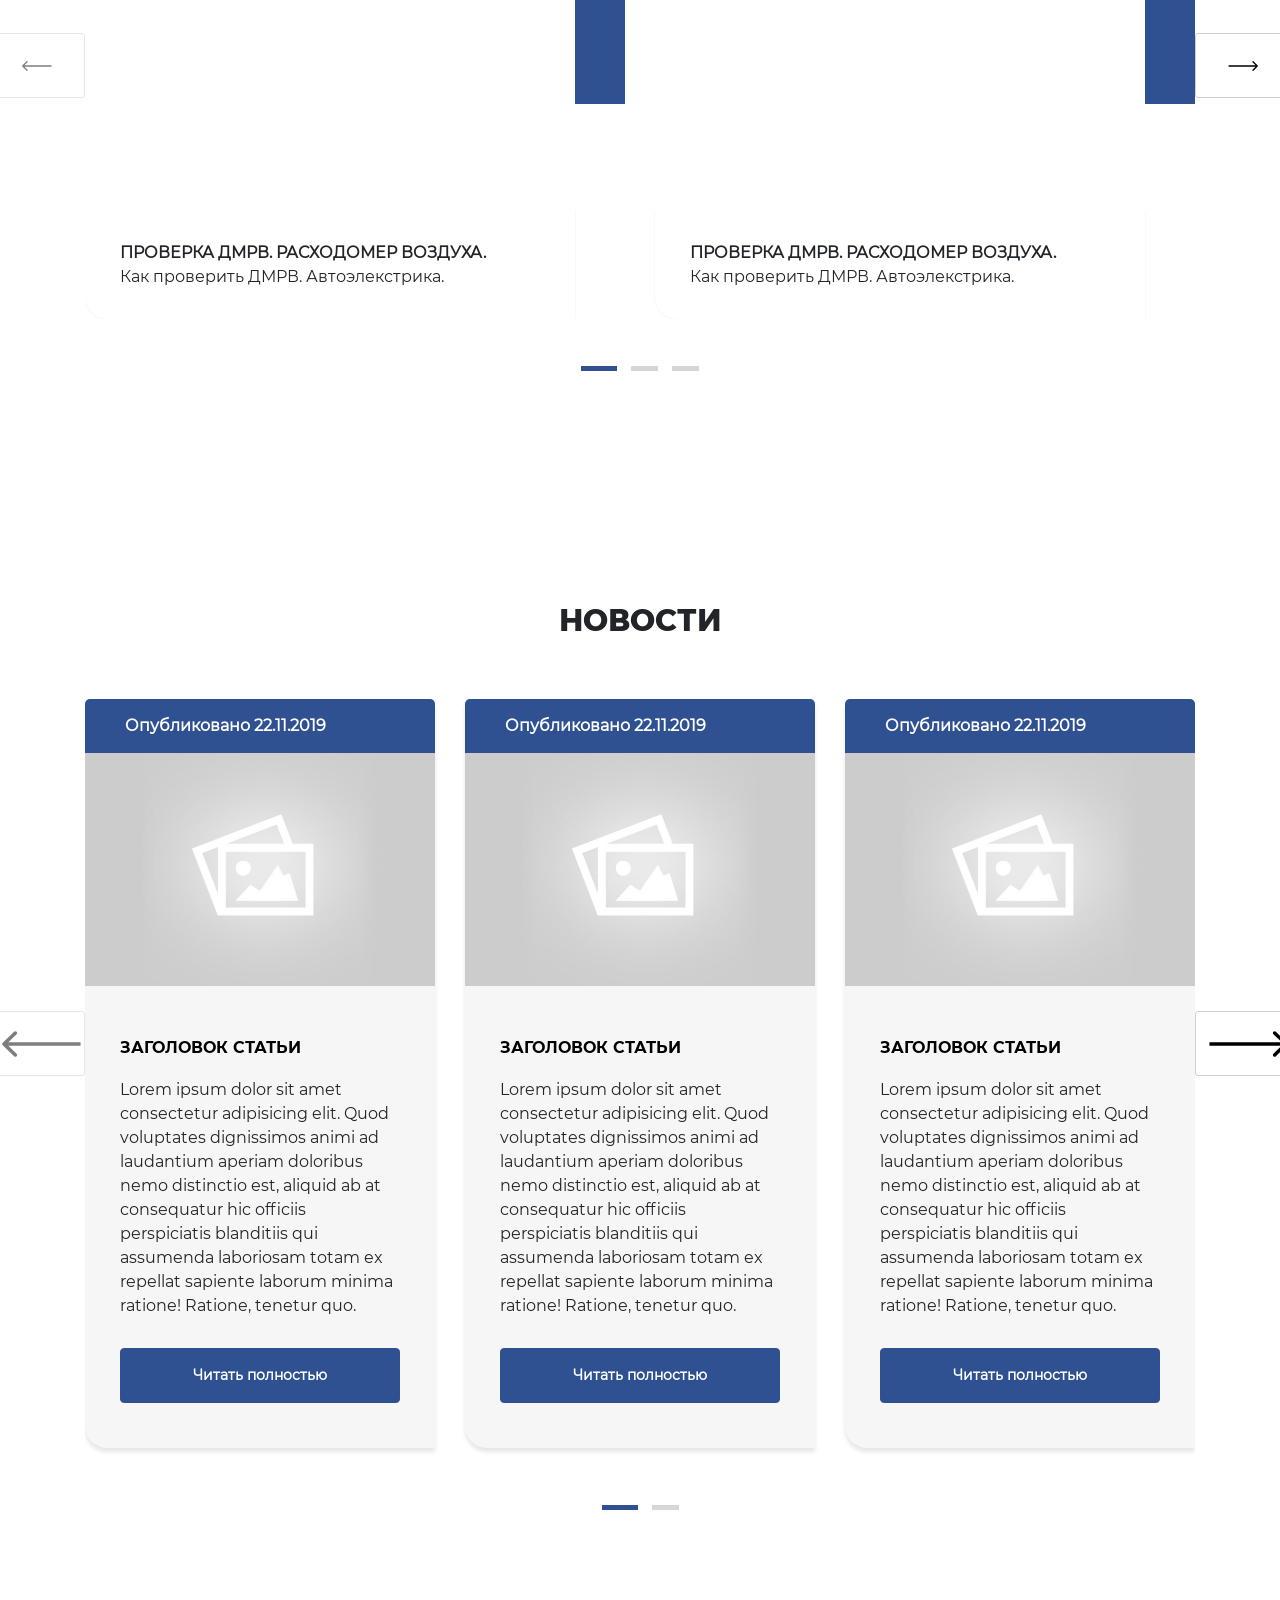
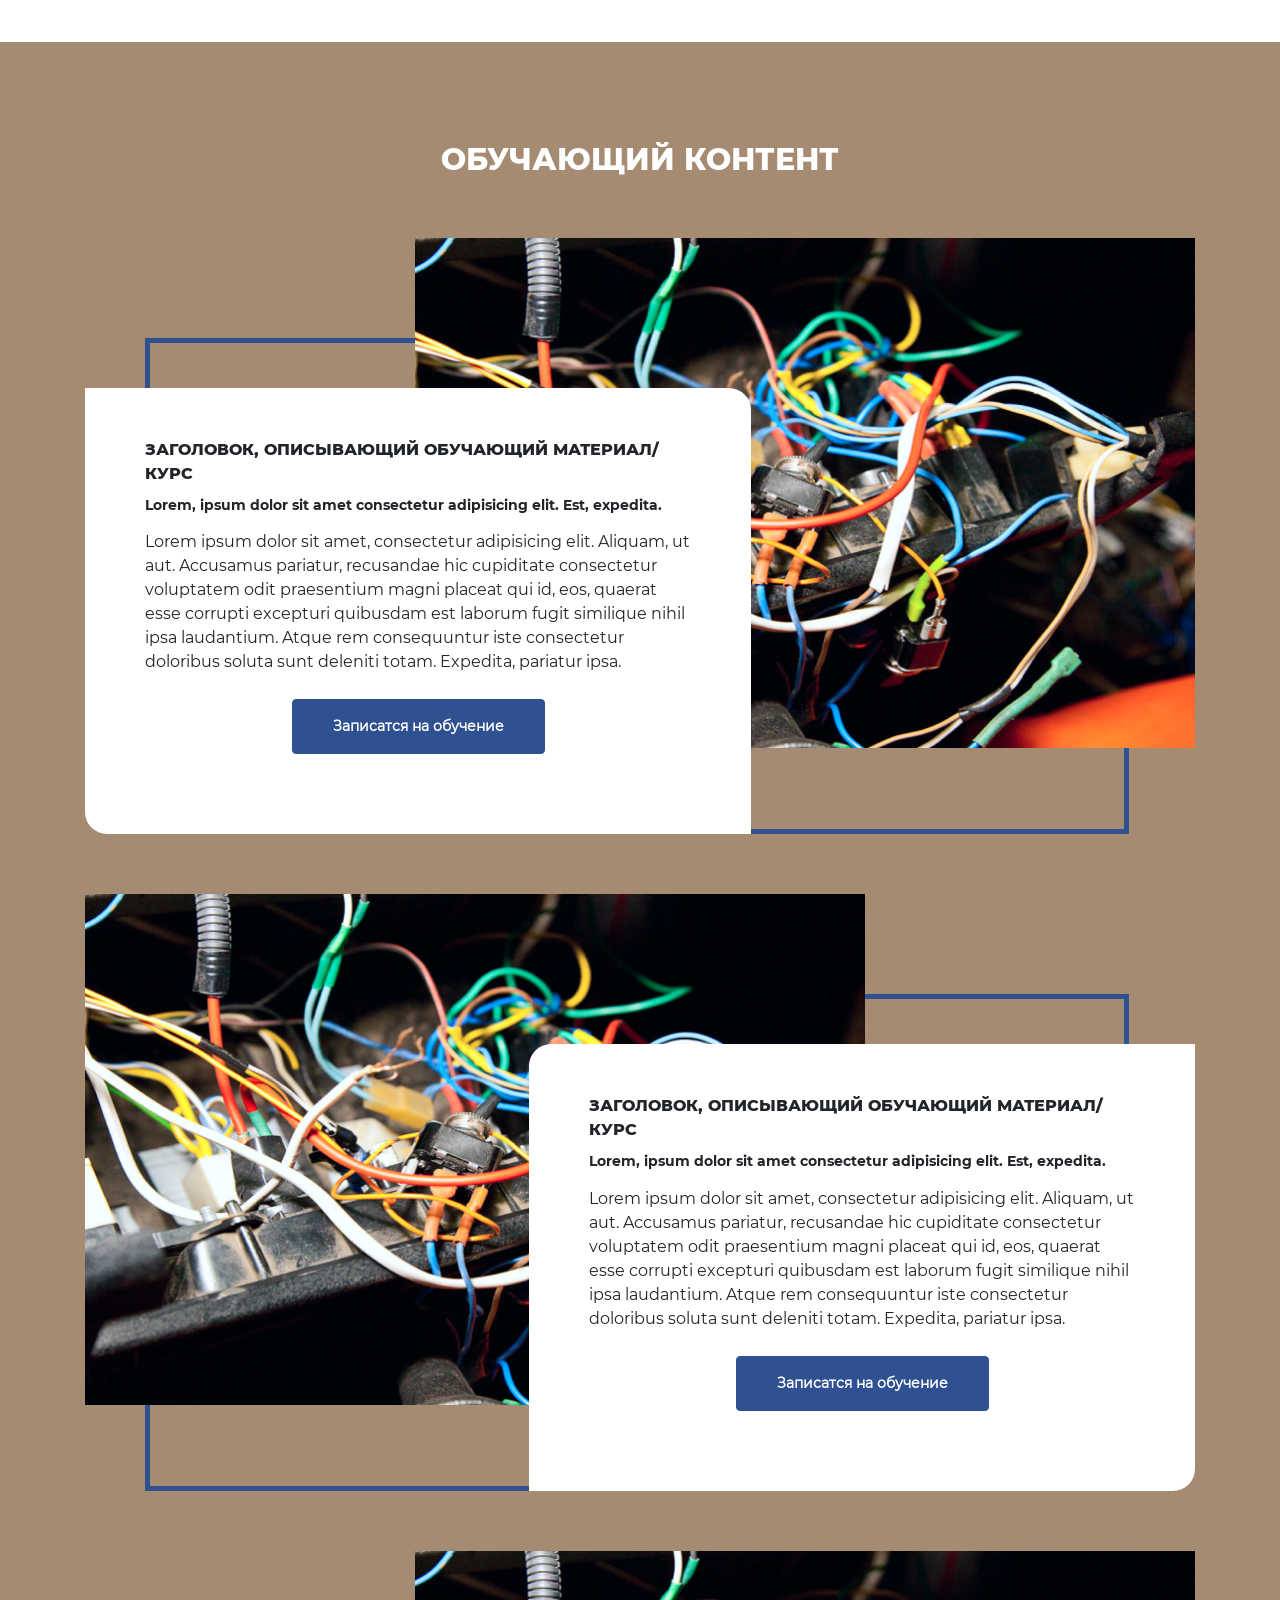
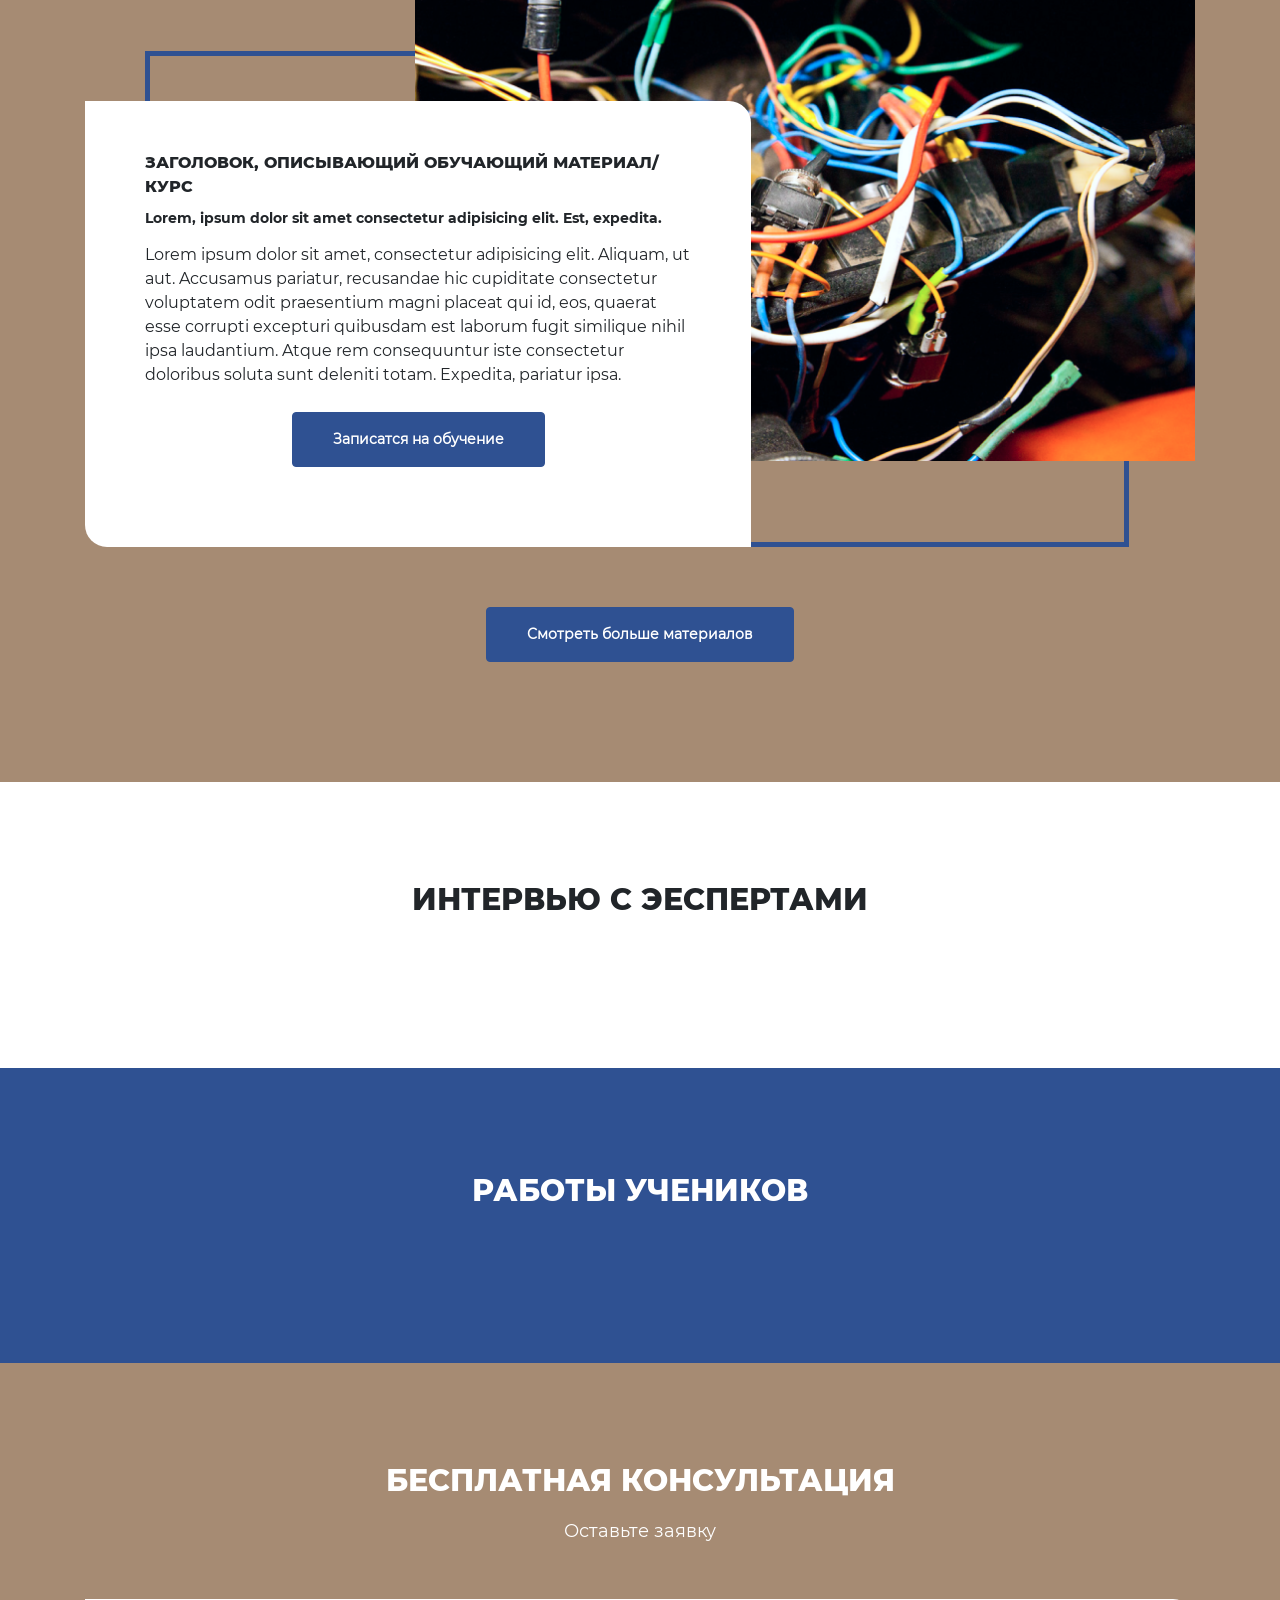
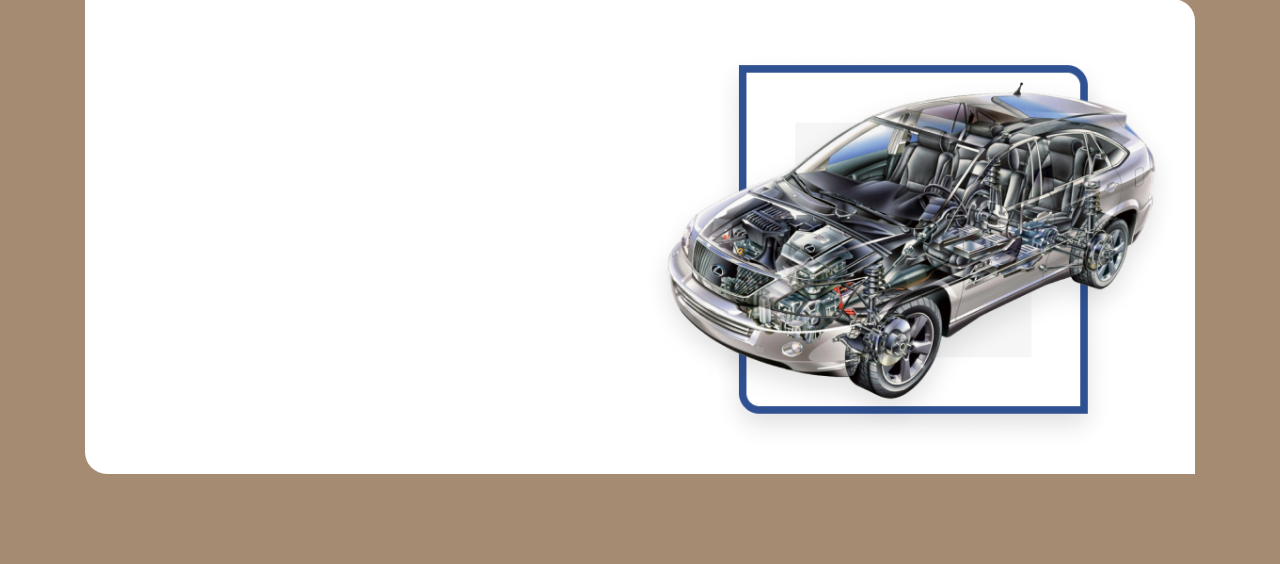
==== commit 84d78056: "add training section" ====
--- a/app/index.html
+++ b/app/index.html
@@ -478,6 +478,60 @@
           </div>
         </div>
 
+        <div class="training-content-section__row invert">
+          <div class="training-content-section__content-block">
+            <div class="training-content-section__content-title">
+              Заголовок, описывающий обучающий материал/курс
+            </div>
+            <div class="training-content-section__subTitle">
+              Lorem, ipsum dolor sit amet consectetur adipisicing elit. Est, expedita.
+            </div>
+            <div class="training-content-section__text">
+              Lorem ipsum dolor sit amet, consectetur adipisicing elit. Aliquam, ut aut. Accusamus pariatur, recusandae
+              hic cupiditate consectetur voluptatem odit praesentium magni placeat qui id, eos, quaerat esse corrupti
+              excepturi quibusdam est laborum fugit similique nihil ipsa laudantium. Atque rem consequuntur iste
+              consectetur doloribus soluta sunt deleniti totam. Expedita, pariatur ipsa.
+            </div>
+            <div class="training-content-section__btn">
+              <a href="#" class="main-btn ">
+                Записатся на обучение
+              </a>
+            </div>
+          </div>
+          <div class="training-content-section__image-block">
+            <img src="./images/training-1.png" alt="image" class="training-content-section__img">
+          </div>
+        </div>
+
+        <div class="training-content-section__row ">
+          <div class="training-content-section__content-block">
+            <div class="training-content-section__content-title">
+              Заголовок, описывающий обучающий материал/курс
+            </div>
+            <div class="training-content-section__subTitle">
+              Lorem, ipsum dolor sit amet consectetur adipisicing elit. Est, expedita.
+            </div>
+            <div class="training-content-section__text">
+              Lorem ipsum dolor sit amet, consectetur adipisicing elit. Aliquam, ut aut. Accusamus pariatur, recusandae
+              hic cupiditate consectetur voluptatem odit praesentium magni placeat qui id, eos, quaerat esse corrupti
+              excepturi quibusdam est laborum fugit similique nihil ipsa laudantium. Atque rem consequuntur iste
+              consectetur doloribus soluta sunt deleniti totam. Expedita, pariatur ipsa.
+            </div>
+            <div class="training-content-section__btn">
+              <a href="#" class="main-btn ">
+                Записатся на обучение
+              </a>
+            </div>
+          </div>
+          <div class="training-content-section__image-block">
+            <img src="./images/training-1.png" alt="image" class="training-content-section__img">
+          </div>
+        </div>
+        <div class="training-content-section__btn">
+          <a href="#" class="main-btn ">
+            Смотреть больше материалов
+          </a>
+        </div>
       </div>
     </section>
 
--- a/app/css/style.css
+++ b/app/css/style.css
@@ -25,6 +25,7 @@
 /*==========  Desktop First  ==========*/
 .vcontainer {
   font-family: "Montserrat";
+  overflow: hidden;
 }
 
 .vcontainer img {
@@ -159,6 +160,10 @@
 
 .carousel-nav__next {
   margin-left: 20px;
+}
+
+.carousel-nav__img {
+  max-width: 44px;
 }
 
 .carousel-nav__prev:hover,
@@ -746,8 +751,8 @@
     padding-bottom: 30px;
   }
   .section-padding {
-    padding-top: 50px;
-    padding-bottom: 30px;
+    padding-top: 60px;
+    padding-bottom: 60px;
   }
 }
 
@@ -923,6 +928,11 @@
   right: 0;
 }
 
+.training-content-section__btn {
+  text-align: center;
+  margin-bottom: 30px;
+}
+
 .training-content-section__row:before {
   content: '';
   display: block;
@@ -936,6 +946,51 @@
 
 .training-content-section__row:last-child {
   margin-bottom: 0;
+}
+
+.training-content-section__row.invert {
+  -webkit-box-orient: horizontal;
+  -webkit-box-direction: reverse;
+  -webkit-flex-direction: row-reverse;
+      -ms-flex-direction: row-reverse;
+          flex-direction: row-reverse;
+}
+
+.training-content-section__row.invert .training-content-section__image-block {
+  left: 0;
+  right: initial;
+}
+
+.training-content-section__row.invert .training-content-section__content-block {
+  border-radius: 22px 0;
+}
+
+@media (max-width: 991.98px) {
+  .training-content-section__image-block {
+    width: 50%;
+  }
+  .training-content-section__row:before {
+    bottom: 15%;
+    right: 0;
+    left: 0;
+  }
+}
+
+@media (max-width: 767.98px) {
+  .training-content-section__content-block {
+    width: 100%;
+    margin-right: 30px;
+    padding: 40px 35px;
+  }
+  .training-content-section__image-block {
+    width: 80%;
+  }
+  .training-content-section__btn {
+    margin-bottom: 0;
+  }
+  .training-content-section__row {
+    margin-bottom: 40px;
+  }
 }
 
 .students-work {
@@ -1030,4 +1085,4 @@
   }
 }
 
-/*# sourceMappingURL=[data-uri] */
+/*# sourceMappingURL=[data-uri] */
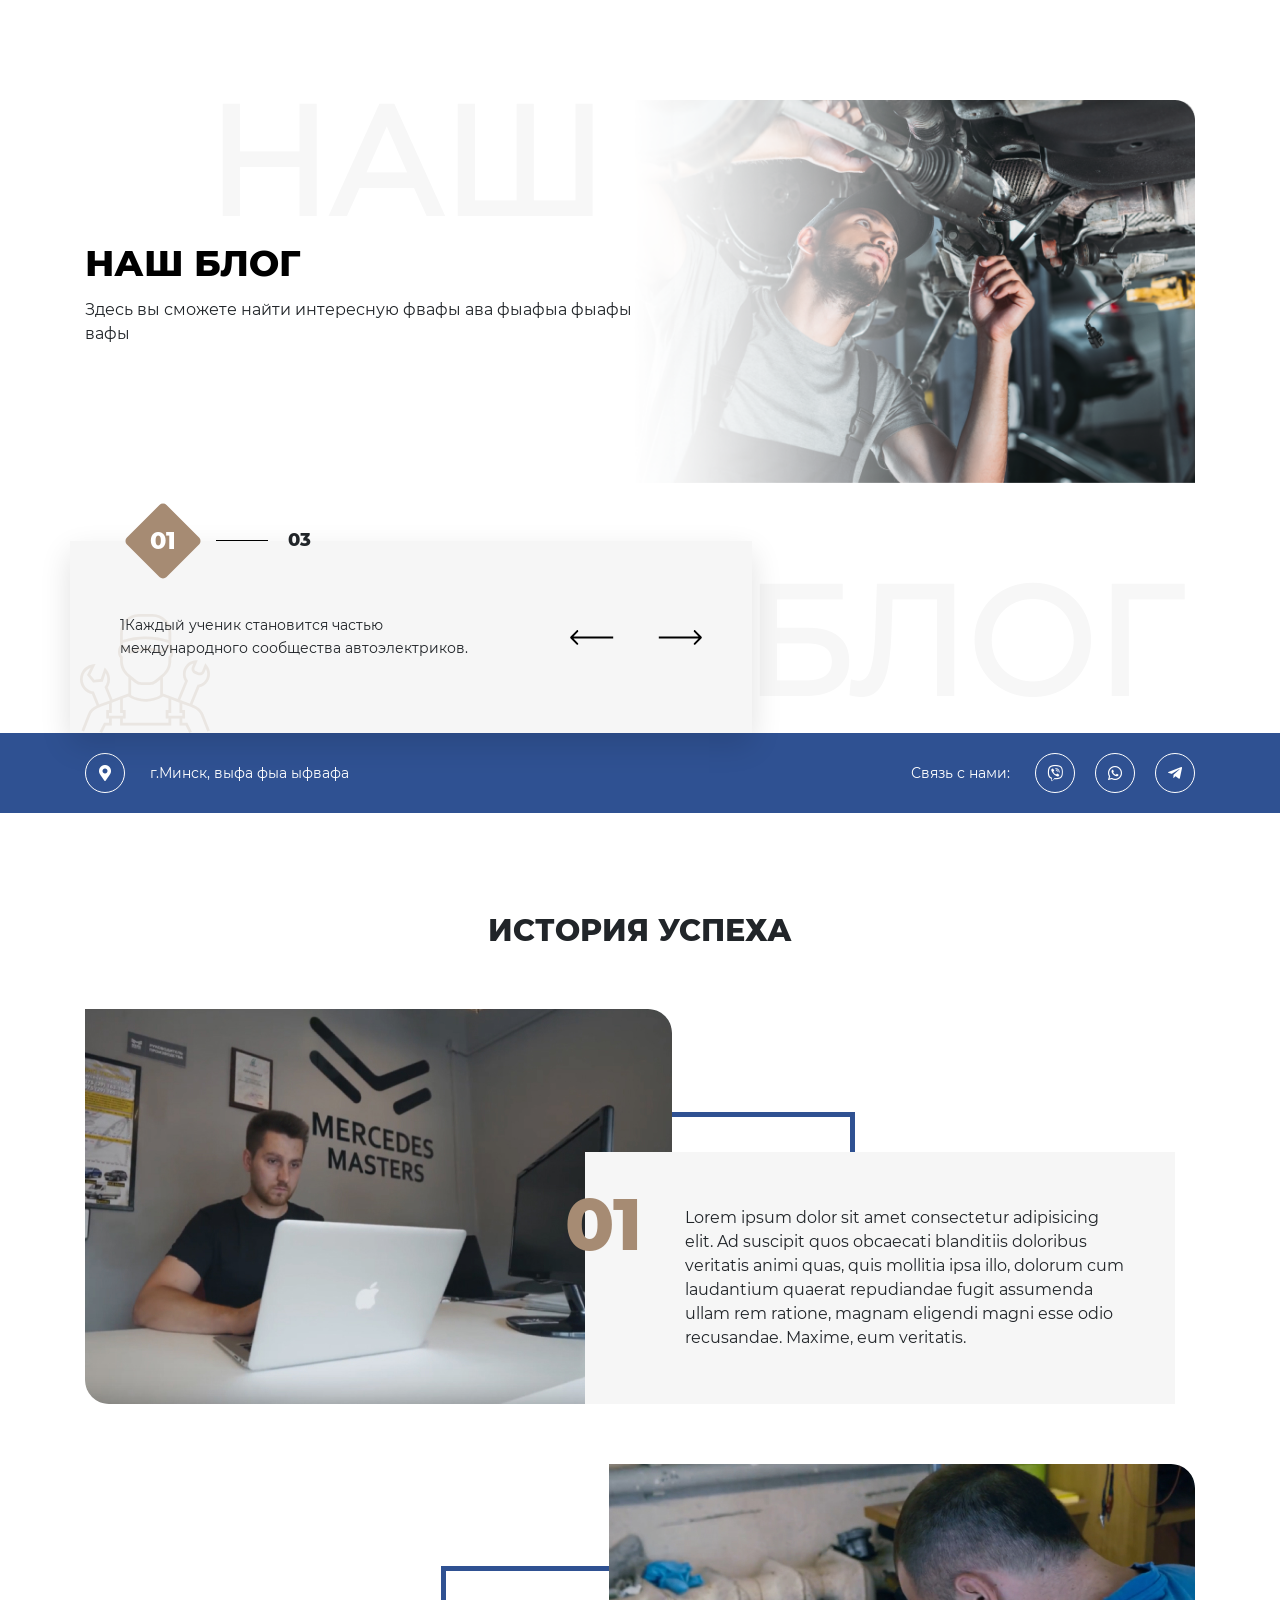
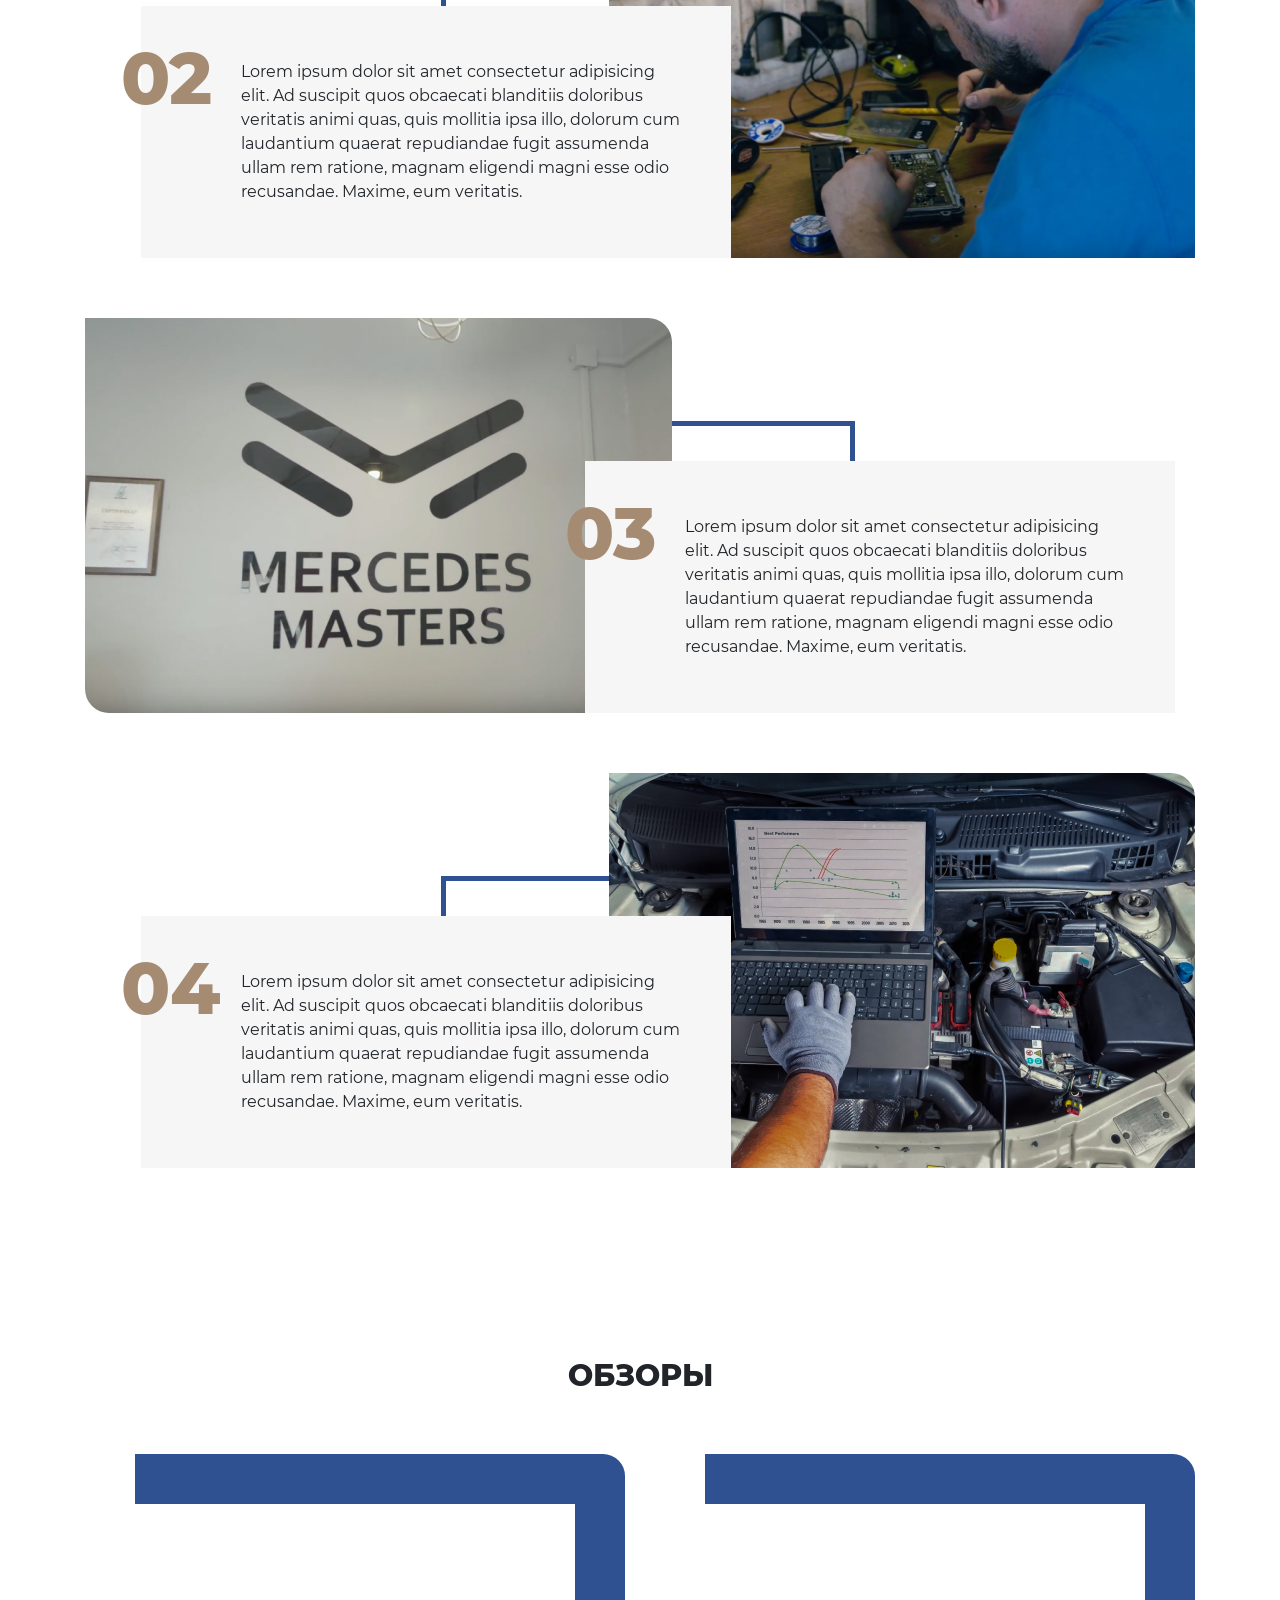
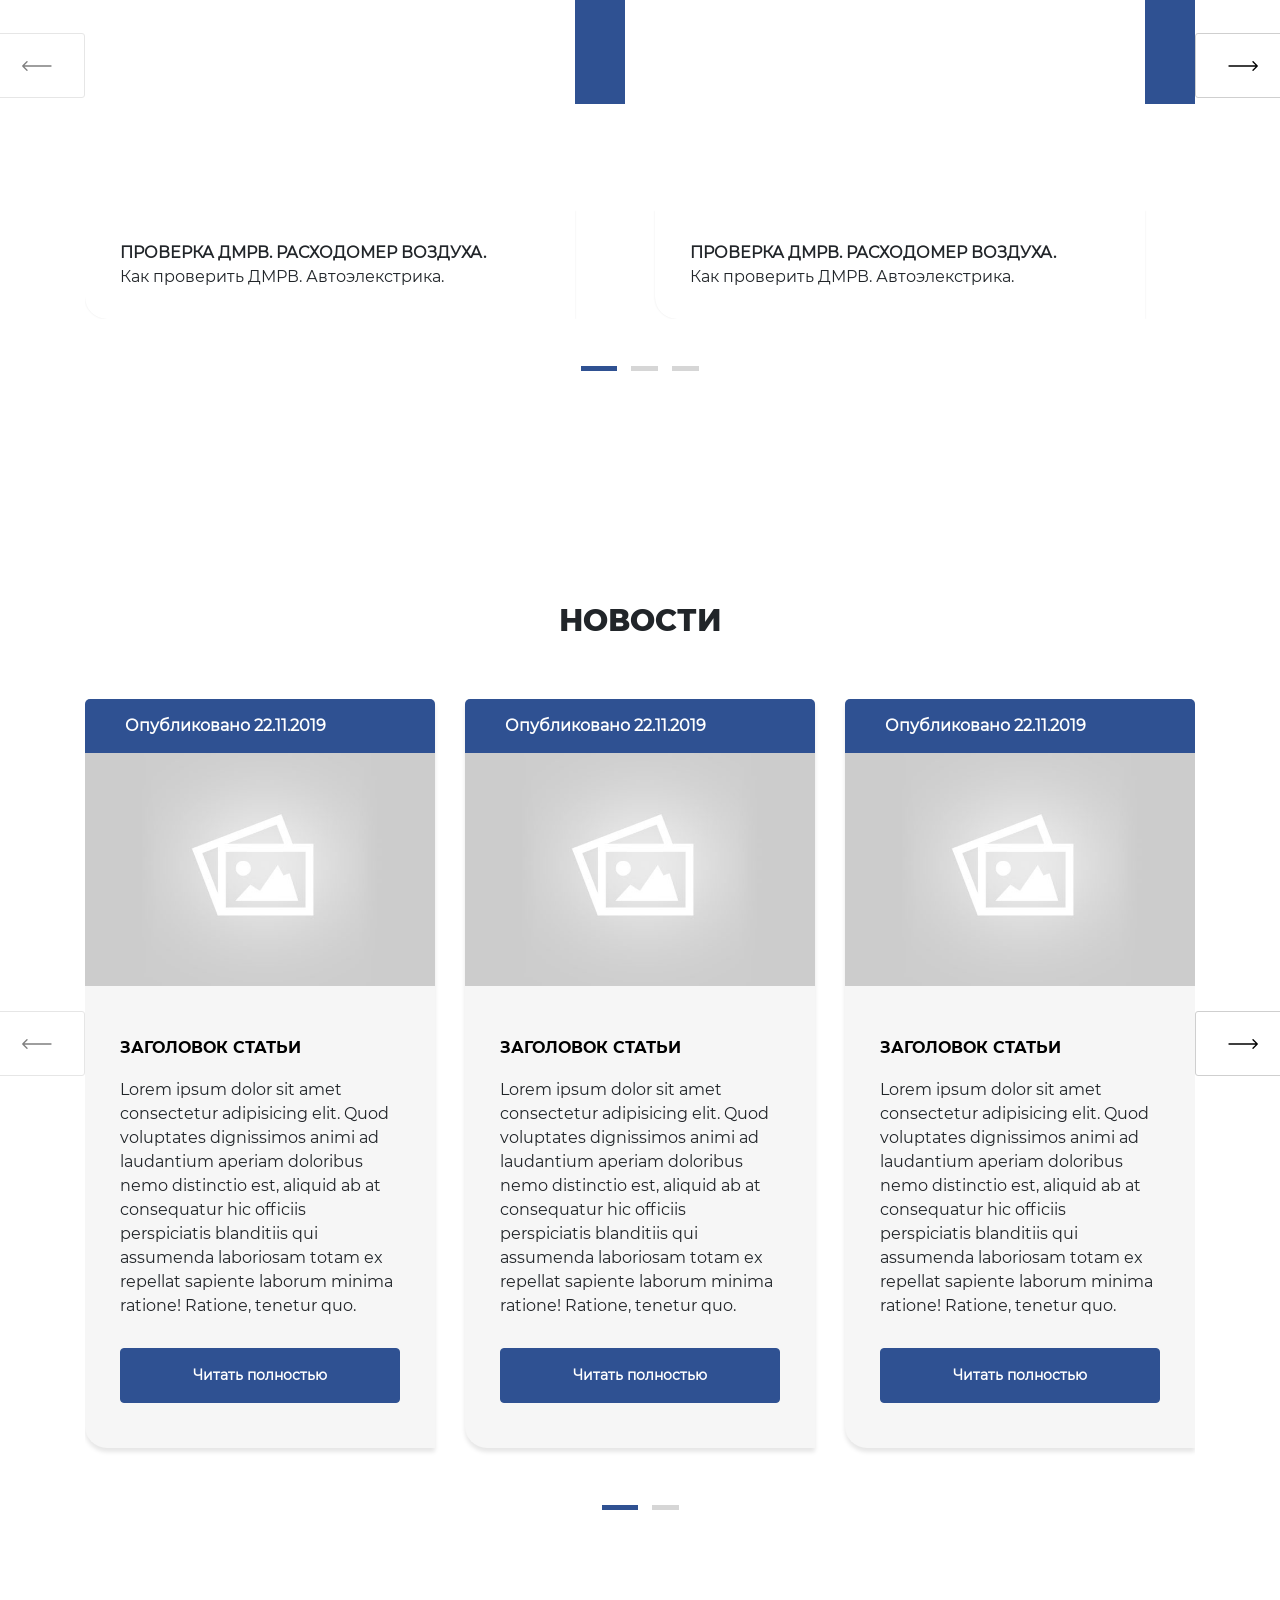
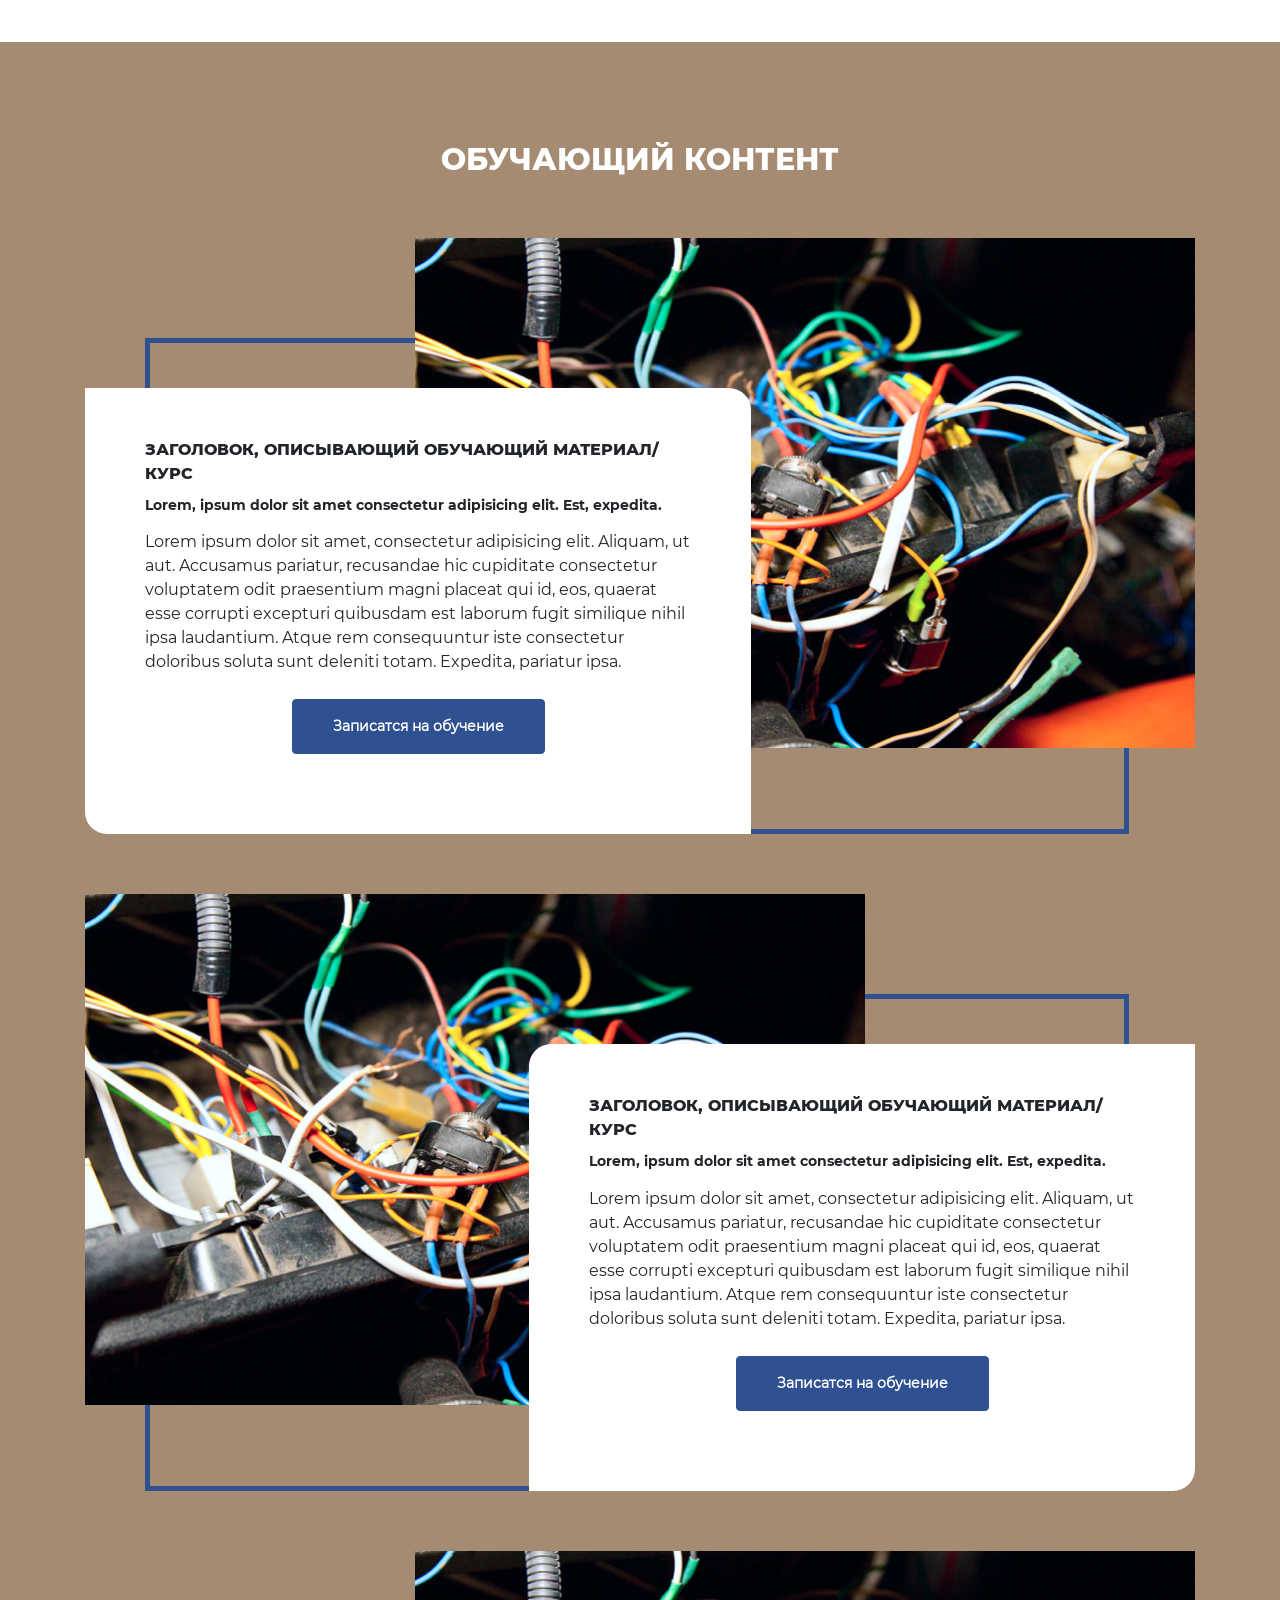
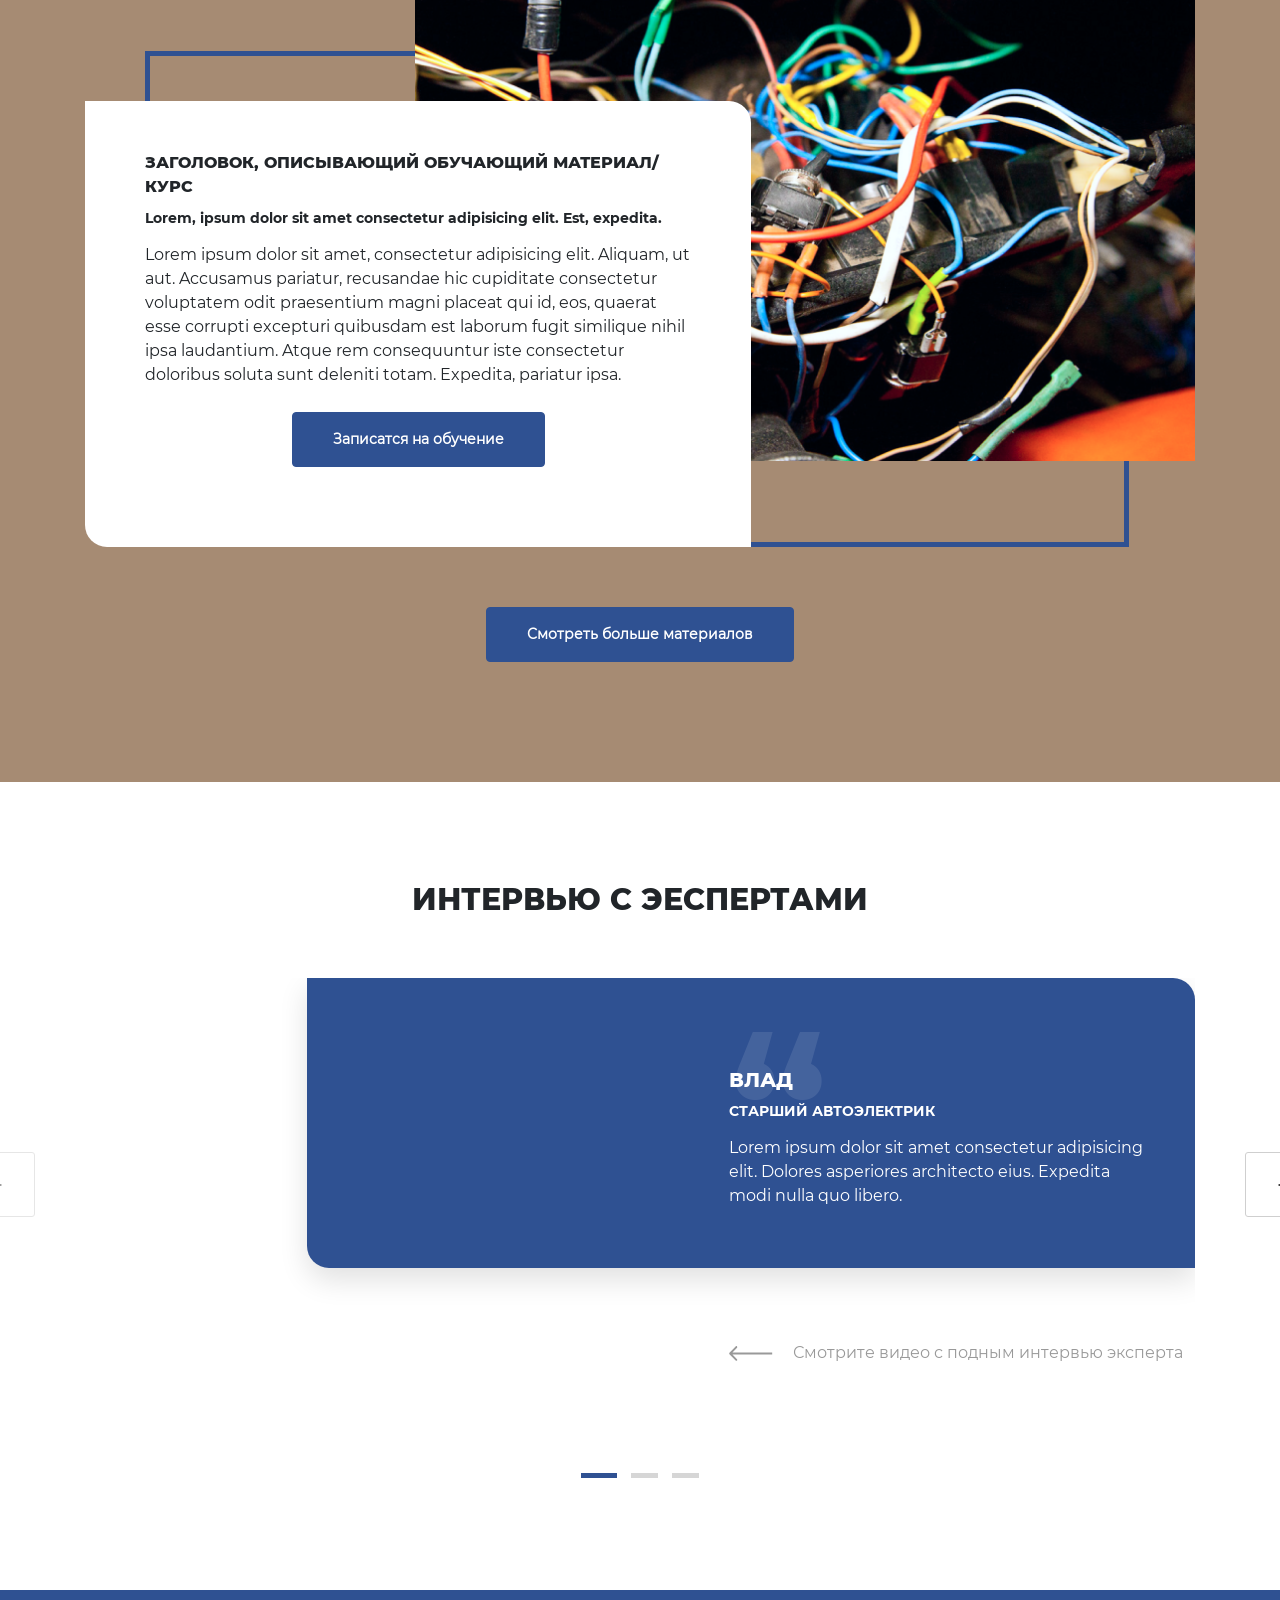
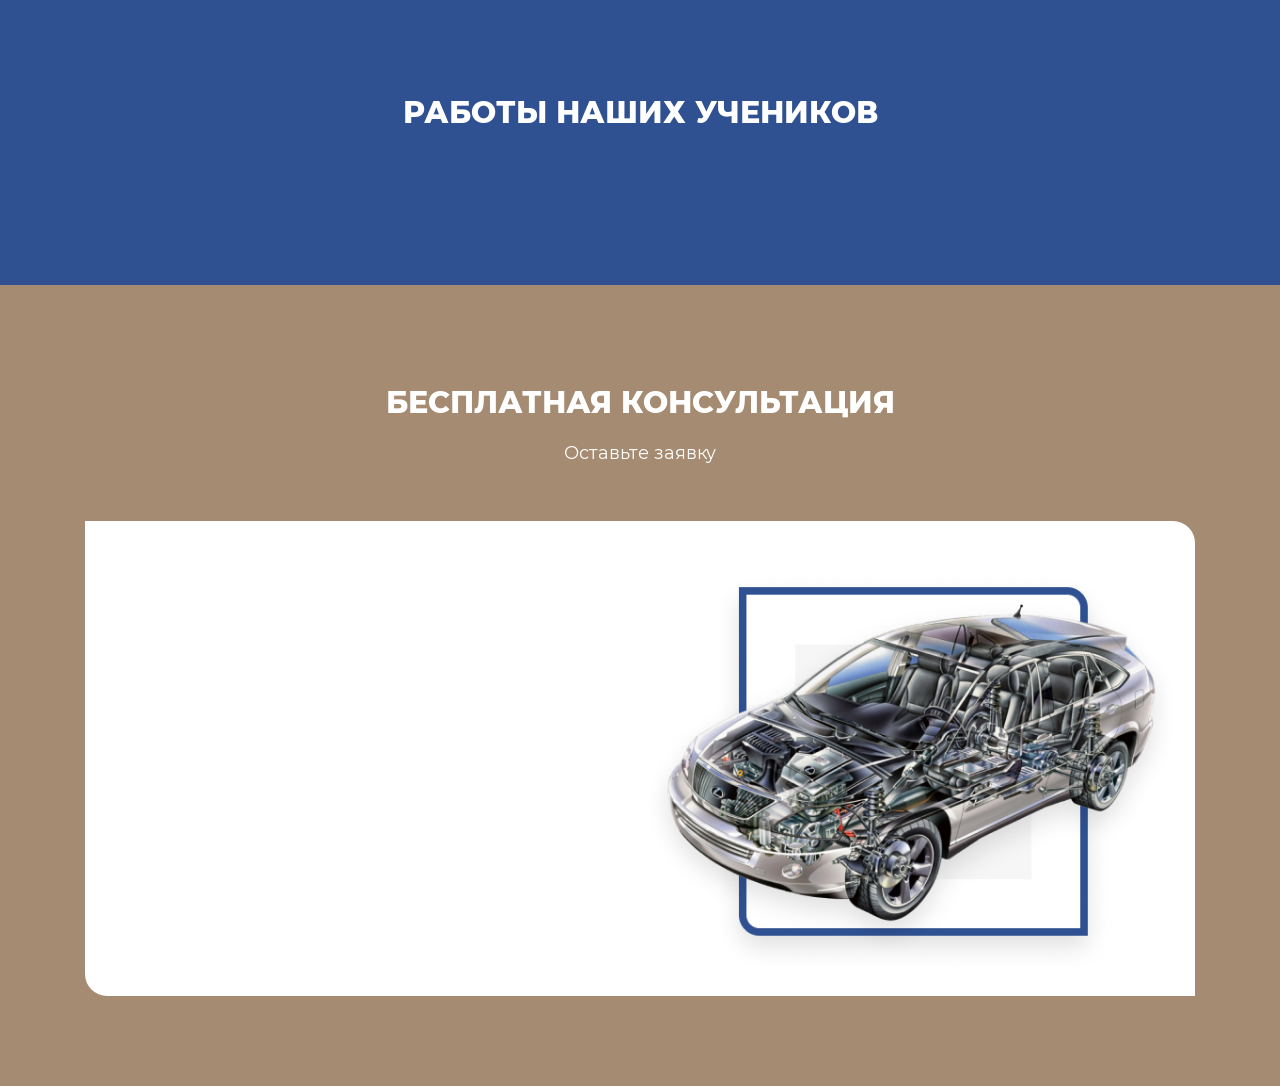
==== commit 6408881f: "add interview slider" ====
--- a/app/index.html
+++ b/app/index.html
@@ -540,14 +540,98 @@
         <h4 class="interview-section__title section-title">
           Интервью с эеспертами
         </h4>
+        <div class="interview-section__carousel-container">
+          <div class="owl-carousel owl-theme owl-carousel-interview">
+
+            <div class="owl-carousel-interview__slide">
+              <div class="owl-carousel-interview__video-block">
+                <iframe width="100%" height="100%" src="https://www.youtube.com/embed/JrYKP0suf_8" frameborder="0"
+                  allow="accelerometer; encrypted-media; gyroscope;" allowfullscreen></iframe>
+              </div>
+              <div class="owl-carousel-interview__content-block">
+                <div class="owl-carousel-interview__content-title">
+                  Влад
+                </div>
+                <div class="owl-carousel-interview__content-subTitle">
+                  Старший автоэлектрик
+                </div>
+                <div class="owl-carousel-interview__text">
+                  Lorem ipsum dolor sit amet consectetur adipisicing elit. Dolores asperiores architecto eius. Expedita
+                  modi nulla quo libero.
+                </div>
+                <a href="#" class="owl-carousel-interview__full-link">
+                  <img src="./images/svg/arrow_prev.svg" alt="" class="owl-carousel-interview__link-icon">
+                  <div class="owl-carousel-interview__link-text">
+                    Смотрите видео с подным интервью эксперта
+                  </div>
+                </a>
+              </div>
+            </div>
+
+            <div class="owl-carousel-interview__slide">
+              <div class="owl-carousel-interview__video-block">
+                <iframe width="100%" height="100%" src="https://www.youtube.com/embed/JrYKP0suf_8" frameborder="0"
+                  allow="accelerometer; encrypted-media; gyroscope;" allowfullscreen></iframe>
+              </div>
+              <div class="owl-carousel-interview__content-block">
+                <div class="owl-carousel-interview__content-title">
+                  Влад
+                </div>
+                <div class="owl-carousel-interview__content-subTitle">
+                  Старший автоэлектрик
+                </div>
+                <div class="owl-carousel-interview__text">
+                  Lorem ipsum dolor sit amet consectetur adipisicing elit. Dolores asperiores architecto eius. Expedita
+                  modi nulla quo libero. Quidem reiciendis, praesentium illum numquam in, minima corrupti a sit natus
+                  quaerat quae!
+                </div>
+                <a href="#" class="owl-carousel-interview__full-link">
+                  <img src="./images/svg/arrow_prev.svg" alt="" class="owl-carousel-interview__link-icon">
+                  <div class="owl-carousel-interview__link-text">
+                    Смотрите видео с подным интервью эксперта
+                  </div>
+                </a>
+              </div>
+            </div>
+
+            <div class="owl-carousel-interview__slide">
+              <div class="owl-carousel-interview__video-block">
+                <iframe width="100%" height="100%" src="https://www.youtube.com/embed/JrYKP0suf_8" frameborder="0"
+                  allow="accelerometer; encrypted-media; gyroscope;" allowfullscreen></iframe>
+              </div>
+              <div class="owl-carousel-interview__content-block">
+                <div class="owl-carousel-interview__content-title">
+                  Влад
+                </div>
+                <div class="owl-carousel-interview__content-subTitle">
+                  Старший автоэлектрик
+                </div>
+                <div class="owl-carousel-interview__text">
+                  Lorem ipsum dolor sit amet consectetur adipisicing elit. Dolores asperiores architecto eius. Expedita
+                  modi nulla quo libero. Quidem reiciendis, praesentium illum numquam in, minima corrupti a sit natus
+                  quaerat quae!
+                </div>
+                <a href="#" class="owl-carousel-interview__full-link">
+                  <img src="./images/svg/arrow_prev.svg" alt="" class="owl-carousel-interview__link-icon">
+                  <div class="owl-carousel-interview__link-text">
+                    Смотрите видео с подным интервью эксперта
+                  </div>
+                </a>
+              </div>
+            </div>
+
+
+          </div>
+        </div>
       </div>
     </section>
 
     <section class="students-work decor-bg section-padding">
       <div class="students-work__container container">
         <div class="students-work__title section-title">
-          работы учеников
-        </div>
+          Работы наших учеников
+        </div>
+
       </div>
     </section>
 
--- a/app/css/style.css
+++ b/app/css/style.css
@@ -990,6 +990,149 @@
   }
   .training-content-section__row {
     margin-bottom: 40px;
+  }
+}
+
+.owl-carousel-interview__slide {
+  display: -webkit-box;
+  display: -webkit-flex;
+  display: -ms-flexbox;
+  display: flex;
+  -webkit-box-pack: end;
+  -webkit-justify-content: flex-end;
+      -ms-flex-pack: end;
+          justify-content: flex-end;
+  position: relative;
+  padding-bottom: 140px;
+}
+
+.owl-carousel-interview__video-block {
+  position: absolute;
+  top: 50px;
+  left: 0;
+  width: 100%;
+  max-width: 560px;
+  height: 390px;
+}
+
+.owl-carousel-interview__content-block {
+  padding-left: 38%;
+  padding-top: 90px;
+  padding-bottom: 60px;
+  padding-right: 50px;
+  background-color: #2F5192;
+  color: #fff;
+  -webkit-box-shadow: 0px 12px 29px rgba(0, 0, 0, 0.12);
+          box-shadow: 0px 12px 29px rgba(0, 0, 0, 0.12);
+  border-radius: 0px 22px;
+  width: 80%;
+}
+
+.owl-carousel-interview__content-title {
+  font-family: "Montserrat-ExtraBold";
+  font-size: 20px;
+  line-height: 24px;
+  text-transform: uppercase;
+  margin-bottom: 10px;
+}
+
+.owl-carousel-interview__content-subTitle {
+  font-family: "Montserrat-Bold";
+  font-size: 14px;
+  line-height: 19px;
+  text-transform: uppercase;
+  margin-bottom: 15px;
+}
+
+.owl-carousel-interview__text {
+  font-family: "Montserrat";
+  font-size: 16px;
+  line-height: 24px;
+}
+
+.owl-carousel-interview__full-link {
+  position: absolute;
+  bottom: 10%;
+  display: -webkit-box;
+  display: -webkit-flex;
+  display: -ms-flexbox;
+  display: flex;
+  -webkit-box-align: center;
+  -webkit-align-items: center;
+      -ms-flex-align: center;
+          align-items: center;
+  opacity: 0.4;
+  color: #000;
+}
+
+.owl-carousel-interview__link-icon {
+  max-width: 44px;
+  margin-right: 20px;
+}
+
+.owl-theme .owl-nav [class*=owl-] img {
+  max-width: 44px;
+}
+
+.owl-carousel-interview__content-block:before {
+  content: '“';
+  display: block;
+  font-family: "Montserrat-Bold";
+  position: absolute;
+  font-size: 200px;
+  color: #fff;
+  opacity: 0.1;
+  top: -20px;
+}
+
+.owl-theme.owl-carousel-interview .owl-nav {
+  left: -50px;
+  right: -50px;
+}
+
+.owl-carousel.owl-carousel-interview .owl-dots {
+  margin-top: 10px;
+  margin-bottom: 10px;
+}
+
+@media (max-width: 1199.98px) {
+  .owl-theme.owl-carousel-interview .owl-nav {
+    left: 0;
+    right: 0;
+  }
+  .owl-carousel-interview__full-link {
+    display: none;
+  }
+  .owl-carousel-interview__slide {
+    background-color: #2F5192;
+    padding: 30px 0 0 0;
+    -webkit-box-orient: vertical;
+    -webkit-box-direction: normal;
+    -webkit-flex-direction: column;
+        -ms-flex-direction: column;
+            flex-direction: column;
+    -webkit-box-pack: center;
+    -webkit-justify-content: center;
+        -ms-flex-pack: center;
+            justify-content: center;
+    border-radius: 0 22px;
+  }
+  .owl-carousel-interview__video-block {
+    height: 290px;
+    position: initial;
+    width: 100%;
+    max-width: initial;
+  }
+  .owl-carousel-interview__content-block {
+    border-radius: 0 0 0 22px;
+    width: 100%;
+    -webkit-box-shadow: none;
+            box-shadow: none;
+    padding: 60px  40px 40px;
+  }
+  .owl-carousel-interview__content-block:before {
+    top: 260px;
+    font-size: 250px;
   }
 }
 
@@ -1085,4 +1228,4 @@
   }
 }
 
-/*# sourceMappingURL=[data-uri] */
+/*# sourceMappingURL=[data-uri] */
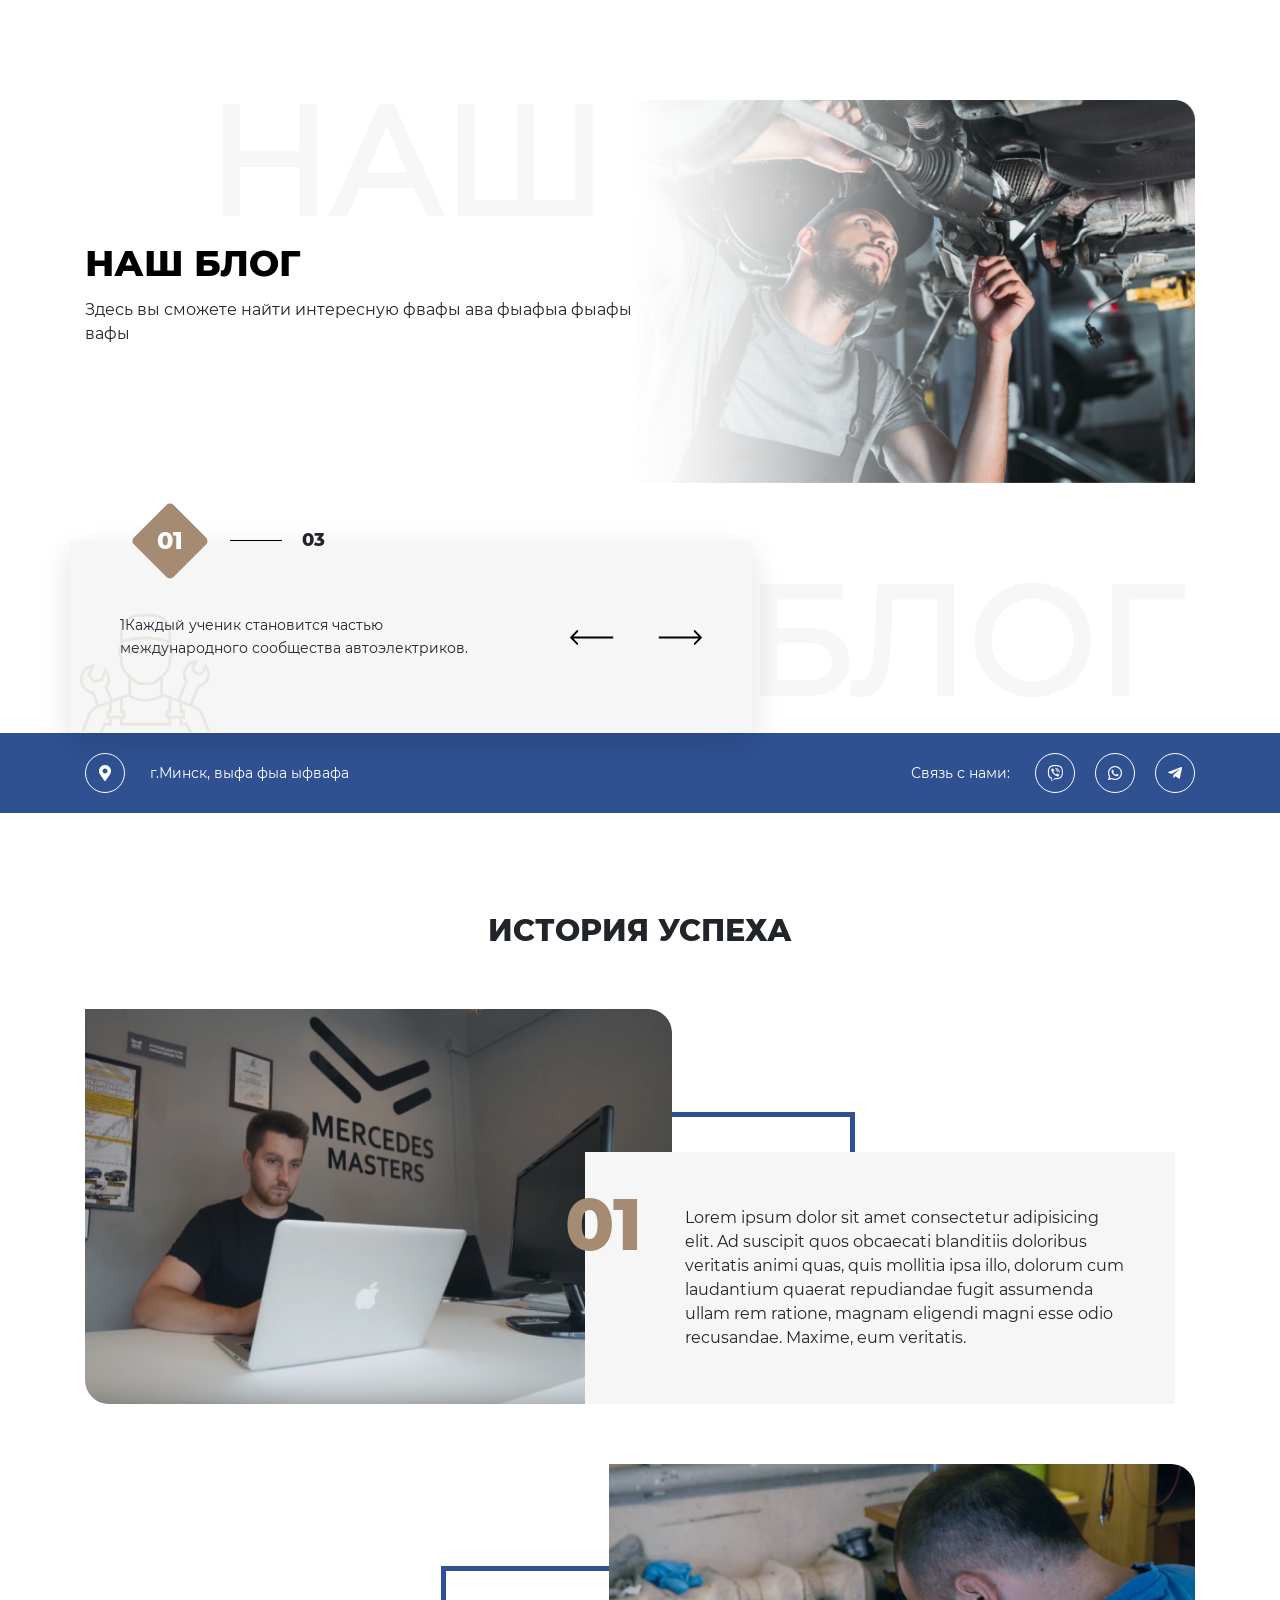
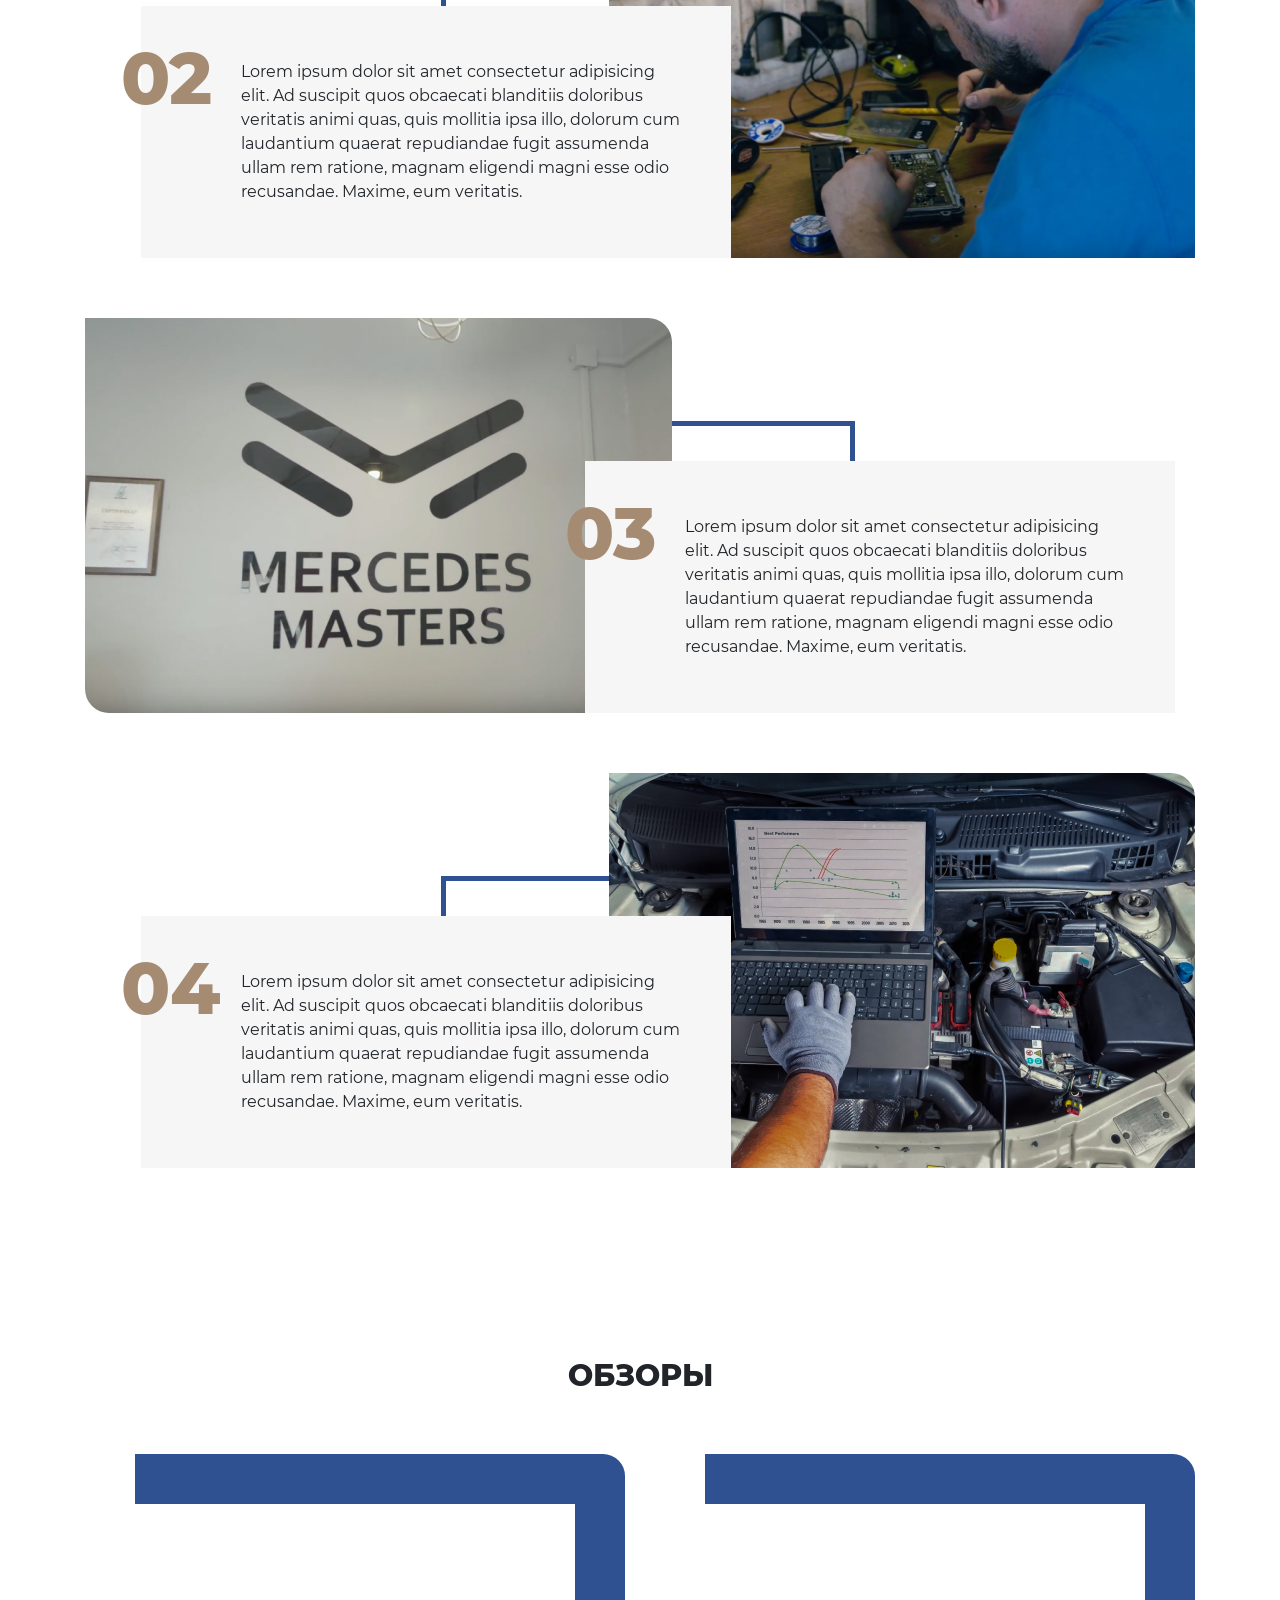
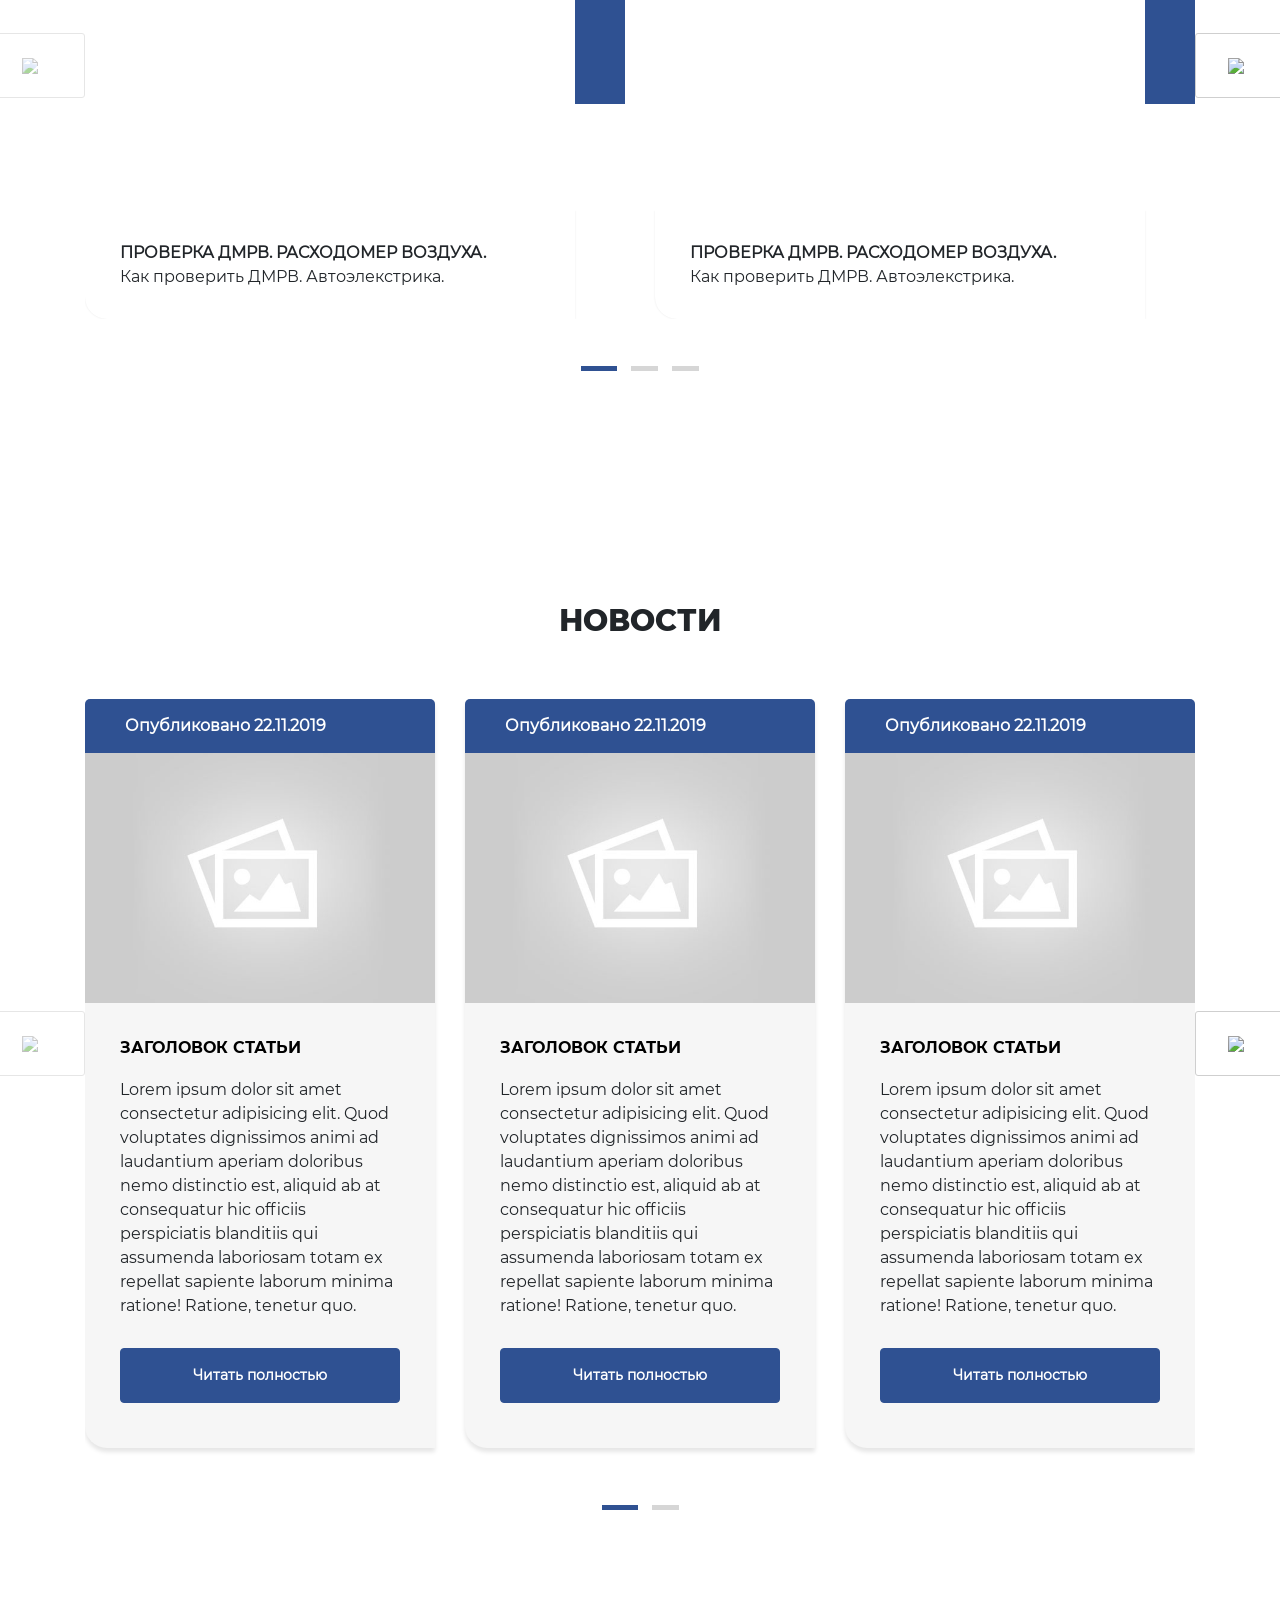
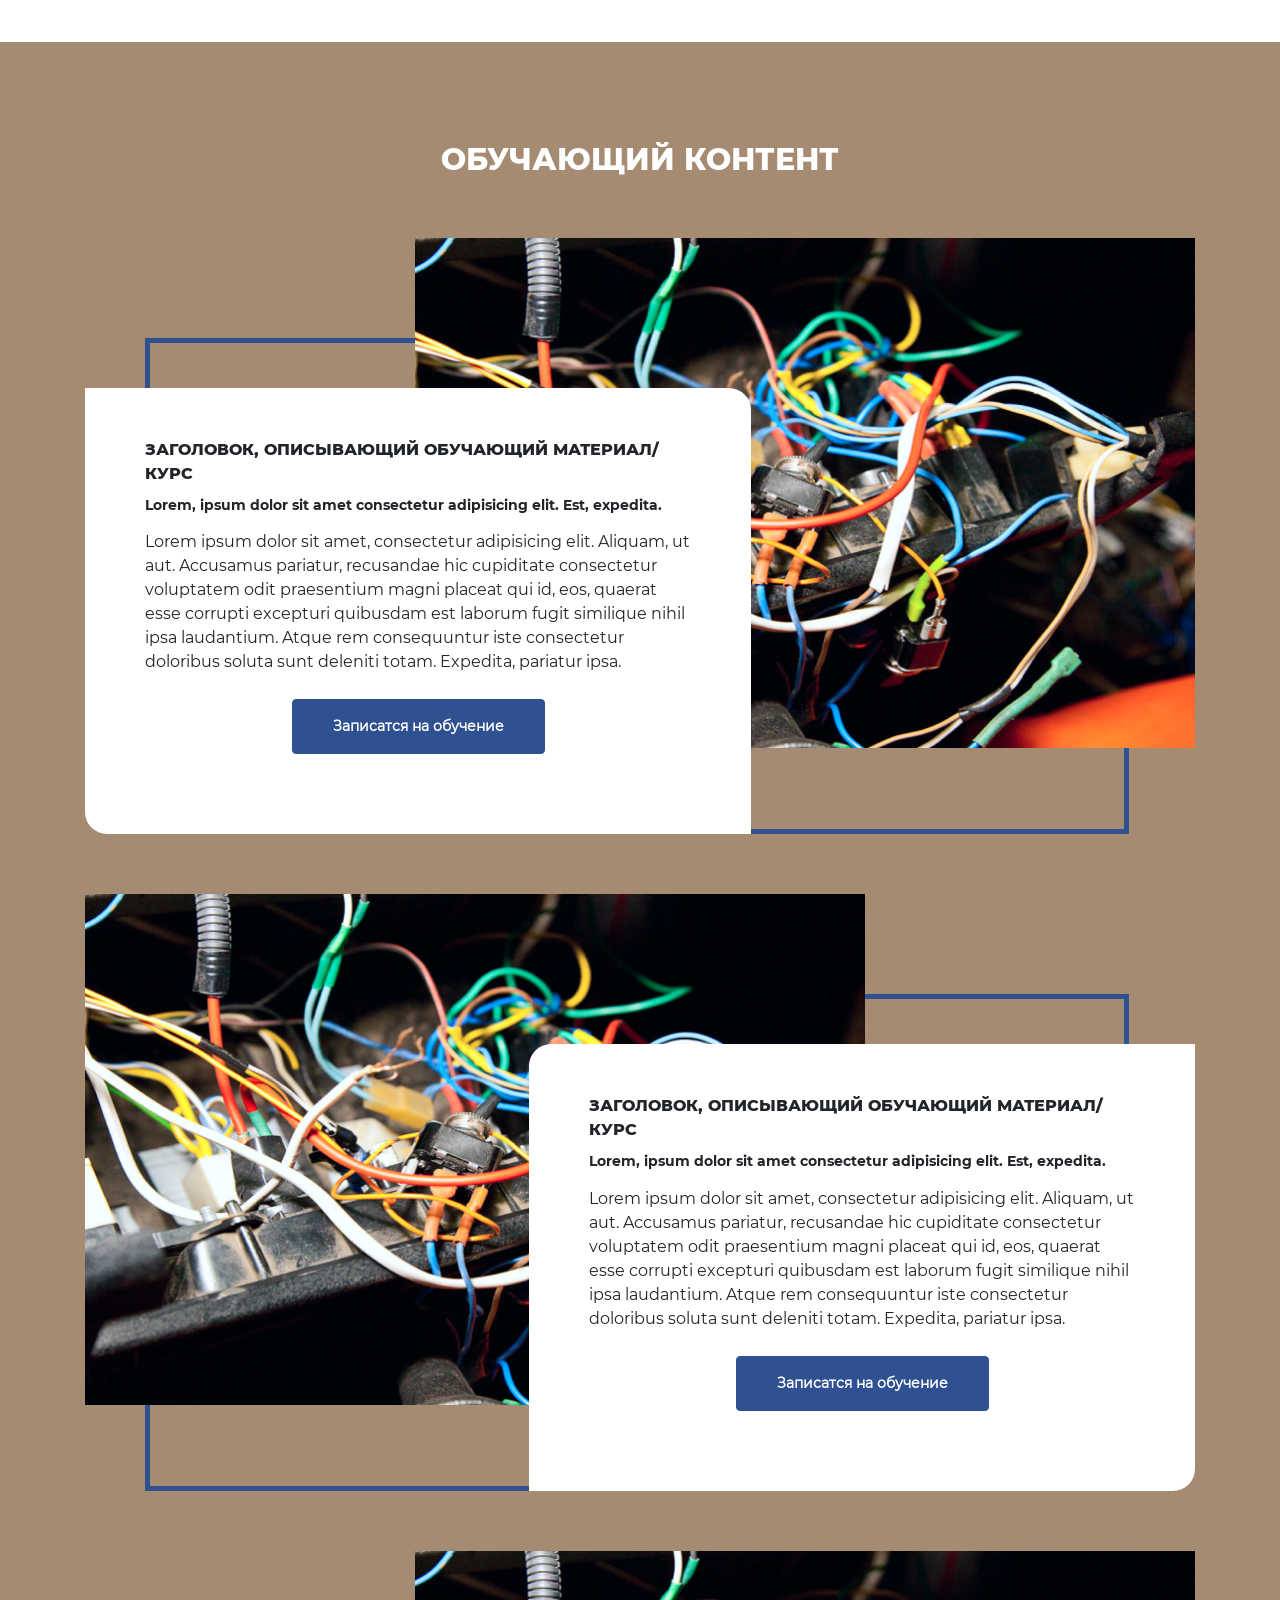
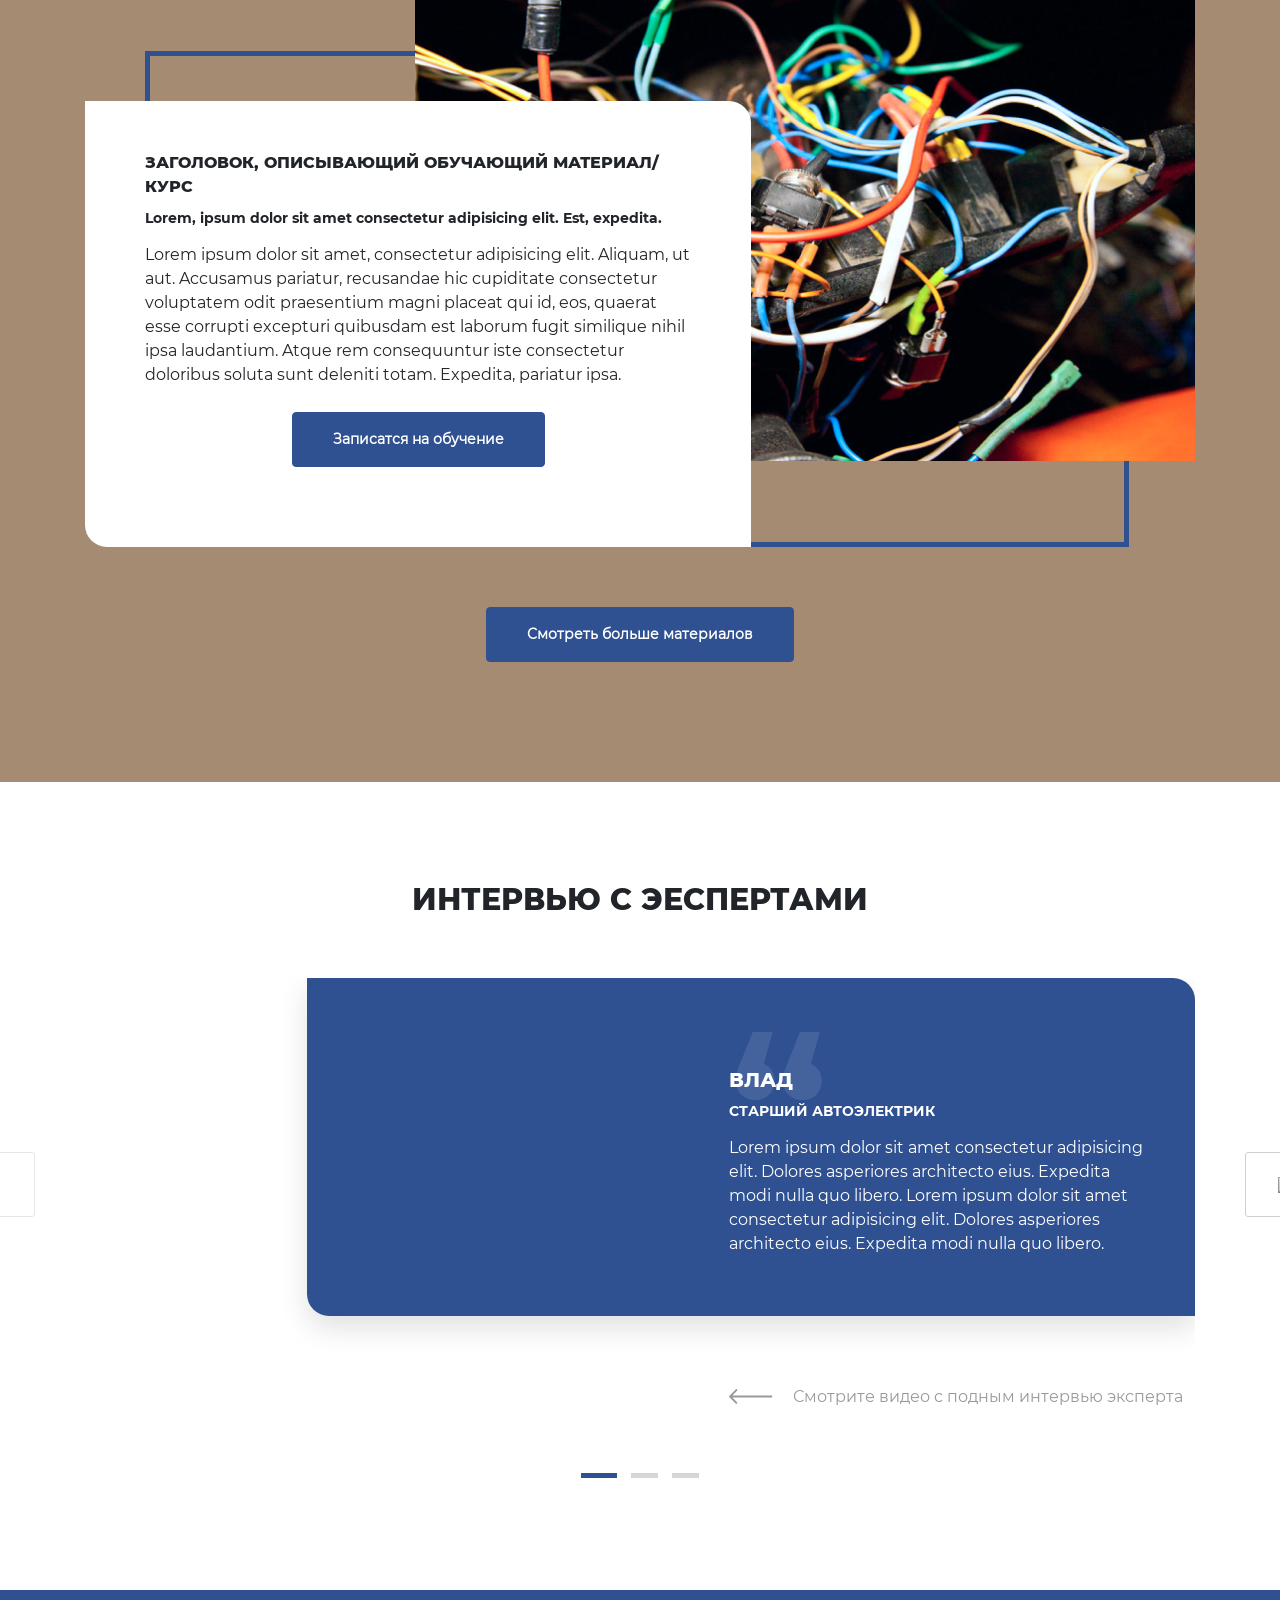
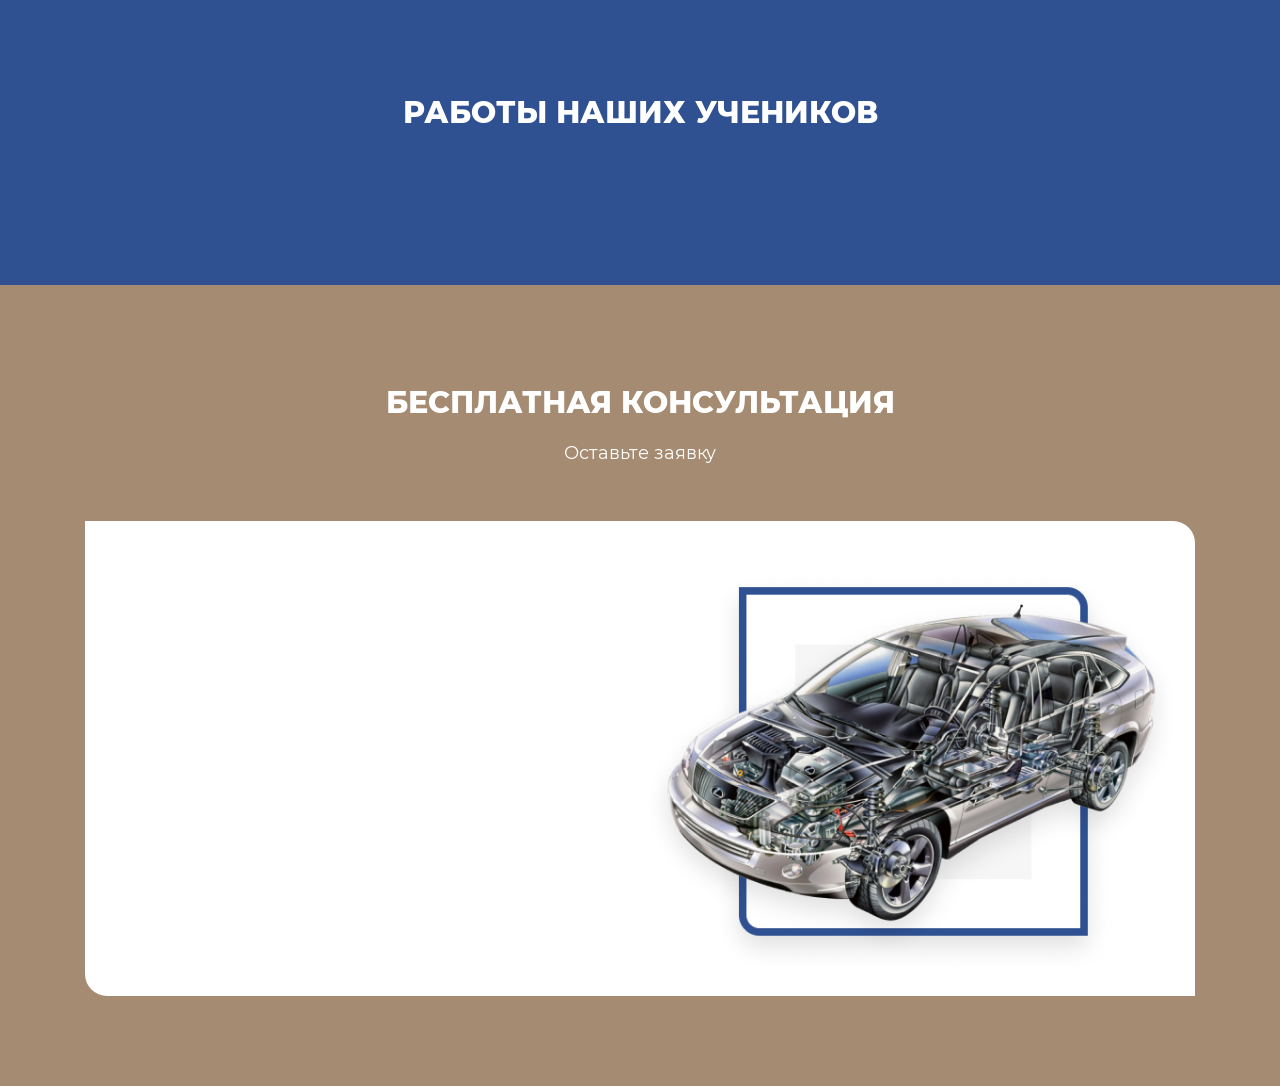
==== commit baaf67cc: "some css fix" ====
--- a/app/index.html
+++ b/app/index.html
@@ -558,6 +558,8 @@
                 <div class="owl-carousel-interview__text">
                   Lorem ipsum dolor sit amet consectetur adipisicing elit. Dolores asperiores architecto eius. Expedita
                   modi nulla quo libero.
+                  Lorem ipsum dolor sit amet consectetur adipisicing elit. Dolores asperiores architecto eius. Expedita
+                  modi nulla quo libero.
                 </div>
                 <a href="#" class="owl-carousel-interview__full-link">
                   <img src="./images/svg/arrow_prev.svg" alt="" class="owl-carousel-interview__link-icon">
--- a/app/css/style.css
+++ b/app/css/style.css
@@ -34,7 +34,7 @@
 }
 
 .hero-u {
-  background-image: url(/images/svg/decor-bg.svg);
+  background-image: url(https://mers-academy.ru/wp-content/themes/mers/inc/assets/images/svg/decor-bg.svg);
   background-repeat: repeat;
   position: relative;
 }
@@ -211,6 +211,7 @@
   color: #fff;
   font-size: 24px;
   font-weight: bold;
+  width: 40px;
 }
 
 .carousel-indicator__current::before {
@@ -437,7 +438,7 @@
 }
 
 .history-successful {
-  background-image: url(/images/svg/decor-bg.svg);
+  background-image: url(https://mers-academy.ru/wp-content/themes/mers/inc/assets/images/svg/decor-bg.svg);
   background-repeat: repeat;
   position: relative;
 }
@@ -568,7 +569,7 @@
 }
 
 .reviews-sect {
-  background-image: url("/images/review-BG.png");
+  background-image: url(https://mers-academy.ru/wp-content/themes/mers/inc/assets/images/review-BG.png);
   background-repeat: no-repeat;
   background-size: cover;
   background-position: center bottom;
@@ -662,6 +663,10 @@
   right: 0;
   left: 0;
   z-index: -1;
+}
+
+.owl-carousel .owl-item img {
+  height: 100%;
 }
 
 .owl-carousel .owl-nav button.owl-next, .owl-carousel .owl-nav button.owl-prev {
@@ -763,7 +768,7 @@
 }
 
 .decor-bg {
-  background-image: url(/images/svg/decor-bg.svg);
+  background-image: url(https://mers-academy.ru/wp-content/themes/mers/inc/assets/images/svg/decor-bg.svg);
   background-repeat: repeat;
   position: relative;
 }
@@ -1068,6 +1073,11 @@
 .owl-carousel-interview__link-icon {
   max-width: 44px;
   margin-right: 20px;
+}
+
+.owl-carousel-interview__full-link:hover {
+  color: #000;
+  opacity: 0.8;
 }
 
 .owl-theme .owl-nav [class*=owl-] img {
@@ -1228,4 +1238,4 @@
   }
 }
 
-/*# sourceMappingURL=[data-uri] */
+/*# sourceMappingURL=[data-uri] */
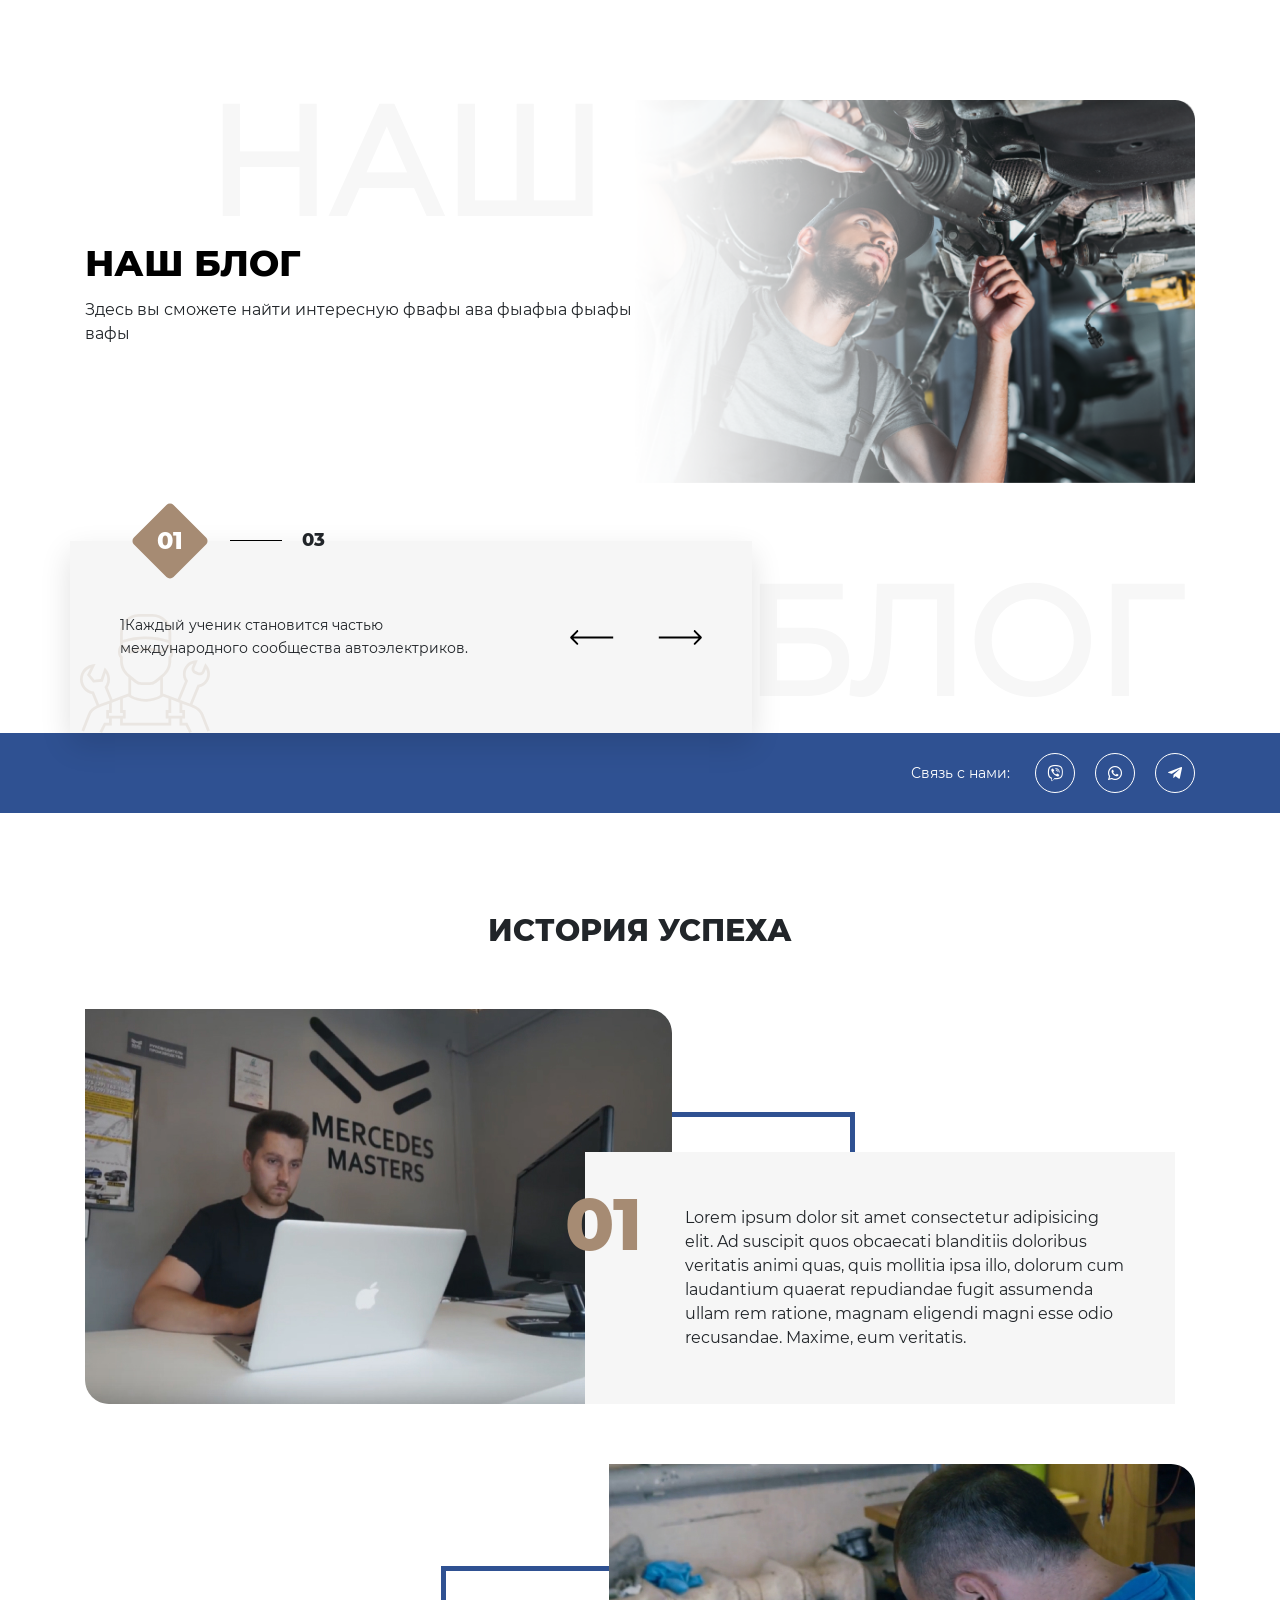
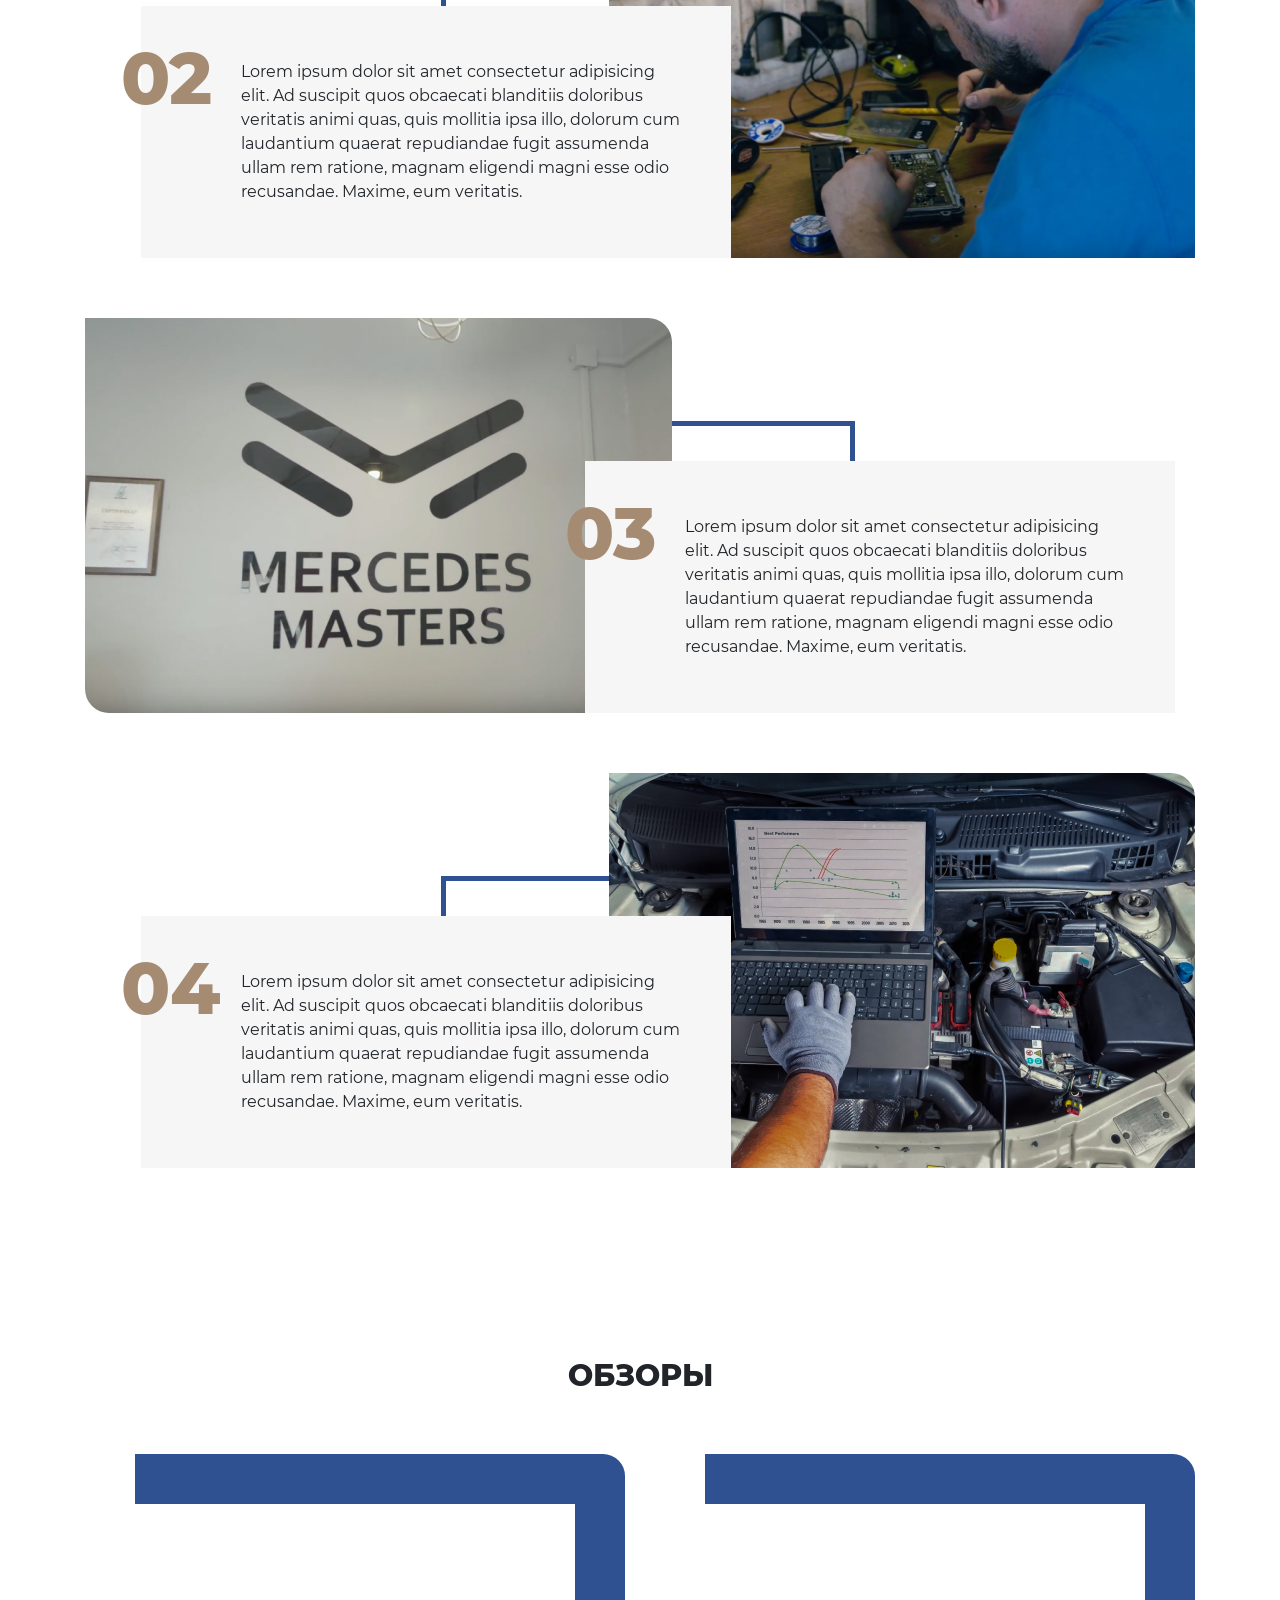
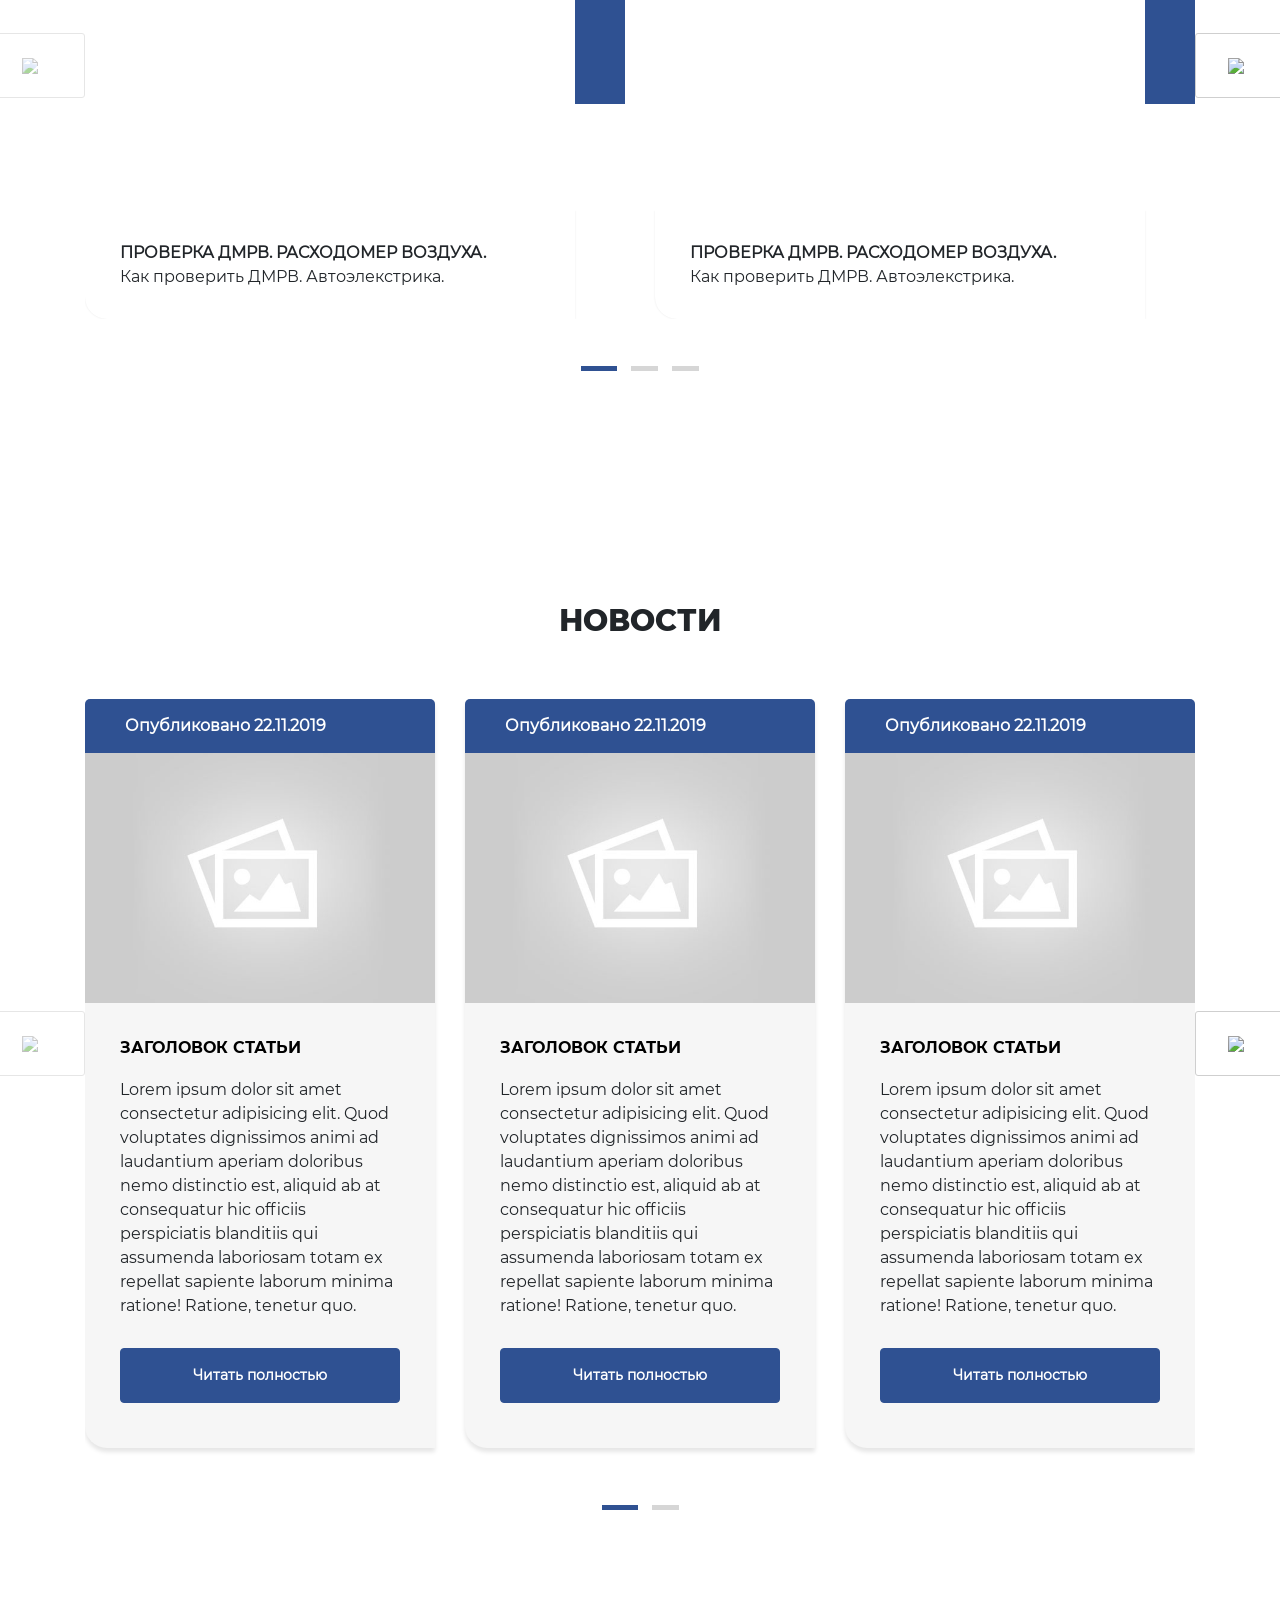
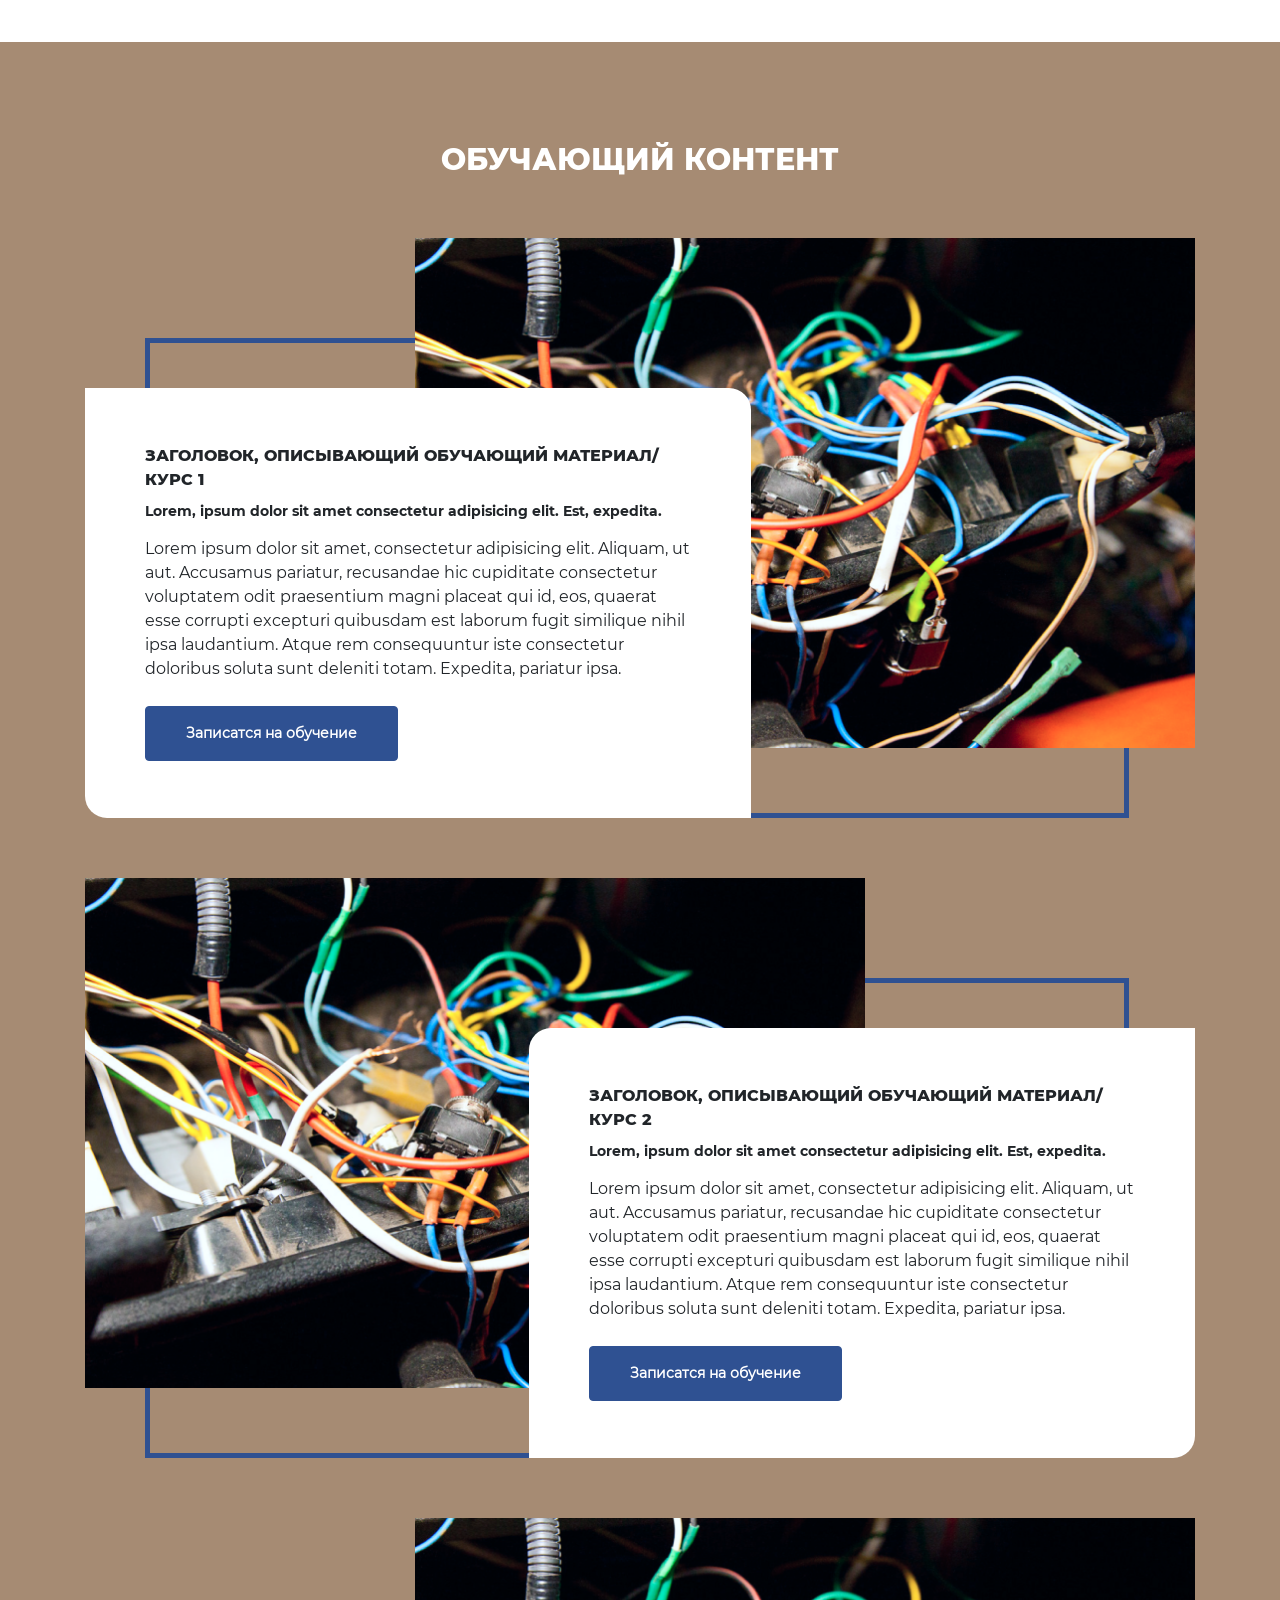
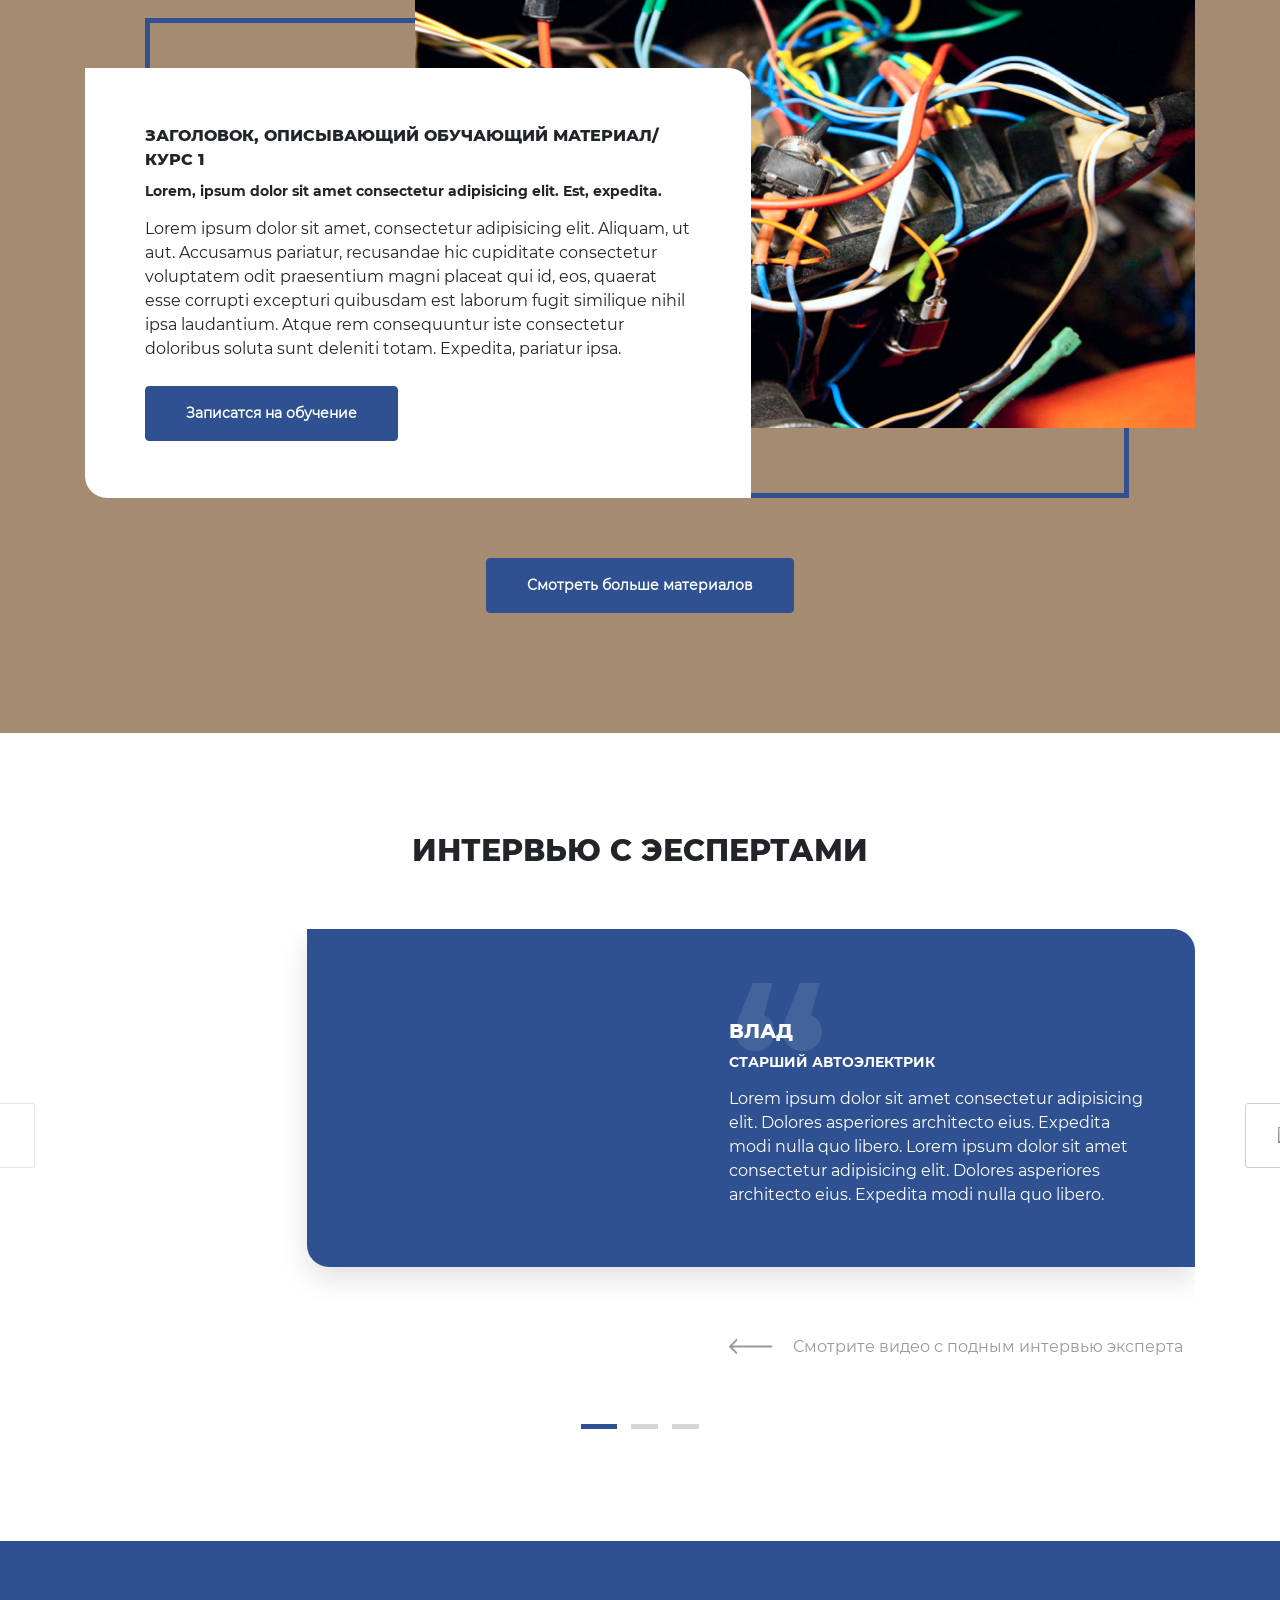
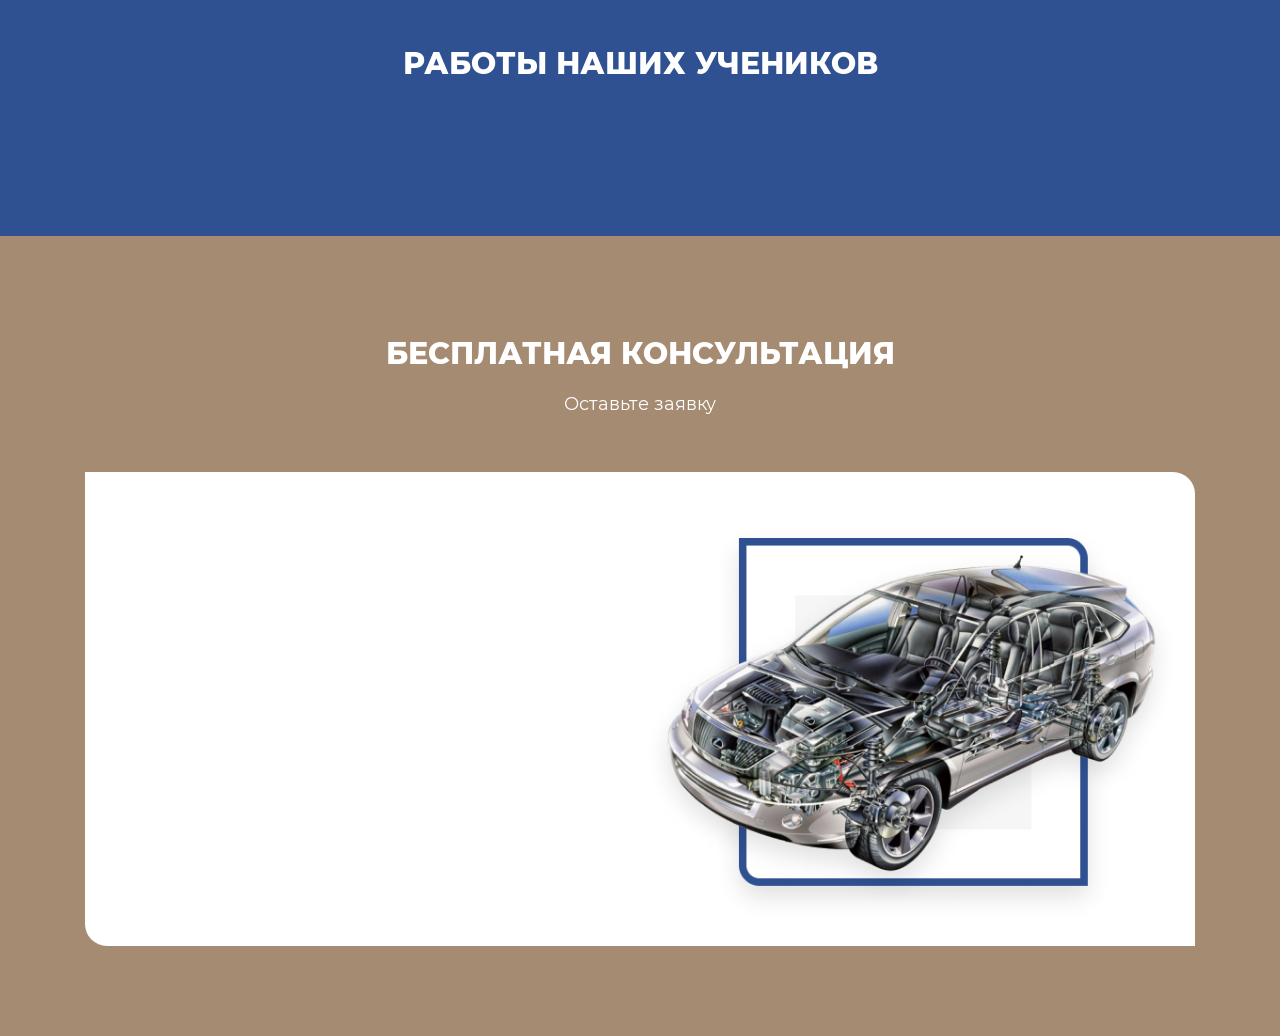
==== commit da01f9b1: "all last" ====
--- a/app/index.html
+++ b/app/index.html
@@ -452,82 +452,239 @@
         <h4 class="training-content-section__title section-title">
           Обучающий контент
         </h4>
-
-        <div class="training-content-section__row">
-          <div class="training-content-section__content-block">
-            <div class="training-content-section__content-title">
-              Заголовок, описывающий обучающий материал/курс
-            </div>
-            <div class="training-content-section__subTitle">
-              Lorem, ipsum dolor sit amet consectetur adipisicing elit. Est, expedita.
-            </div>
-            <div class="training-content-section__text">
-              Lorem ipsum dolor sit amet, consectetur adipisicing elit. Aliquam, ut aut. Accusamus pariatur, recusandae
-              hic cupiditate consectetur voluptatem odit praesentium magni placeat qui id, eos, quaerat esse corrupti
-              excepturi quibusdam est laborum fugit similique nihil ipsa laudantium. Atque rem consequuntur iste
-              consectetur doloribus soluta sunt deleniti totam. Expedita, pariatur ipsa.
-            </div>
-            <div class="training-content-section__btn">
-              <a href="#" class="main-btn ">
-                Записатся на обучение
-              </a>
-            </div>
-          </div>
-          <div class="training-content-section__image-block">
-            <img src="./images/training-1.png" alt="image" class="training-content-section__img">
-          </div>
-        </div>
-
-        <div class="training-content-section__row invert">
-          <div class="training-content-section__content-block">
-            <div class="training-content-section__content-title">
-              Заголовок, описывающий обучающий материал/курс
-            </div>
-            <div class="training-content-section__subTitle">
-              Lorem, ipsum dolor sit amet consectetur adipisicing elit. Est, expedita.
-            </div>
-            <div class="training-content-section__text">
-              Lorem ipsum dolor sit amet, consectetur adipisicing elit. Aliquam, ut aut. Accusamus pariatur, recusandae
-              hic cupiditate consectetur voluptatem odit praesentium magni placeat qui id, eos, quaerat esse corrupti
-              excepturi quibusdam est laborum fugit similique nihil ipsa laudantium. Atque rem consequuntur iste
-              consectetur doloribus soluta sunt deleniti totam. Expedita, pariatur ipsa.
-            </div>
-            <div class="training-content-section__btn">
-              <a href="#" class="main-btn ">
-                Записатся на обучение
-              </a>
-            </div>
-          </div>
-          <div class="training-content-section__image-block">
-            <img src="./images/training-1.png" alt="image" class="training-content-section__img">
-          </div>
-        </div>
-
-        <div class="training-content-section__row ">
-          <div class="training-content-section__content-block">
-            <div class="training-content-section__content-title">
-              Заголовок, описывающий обучающий материал/курс
-            </div>
-            <div class="training-content-section__subTitle">
-              Lorem, ipsum dolor sit amet consectetur adipisicing elit. Est, expedita.
-            </div>
-            <div class="training-content-section__text">
-              Lorem ipsum dolor sit amet, consectetur adipisicing elit. Aliquam, ut aut. Accusamus pariatur, recusandae
-              hic cupiditate consectetur voluptatem odit praesentium magni placeat qui id, eos, quaerat esse corrupti
-              excepturi quibusdam est laborum fugit similique nihil ipsa laudantium. Atque rem consequuntur iste
-              consectetur doloribus soluta sunt deleniti totam. Expedita, pariatur ipsa.
-            </div>
-            <div class="training-content-section__btn">
-              <a href="#" class="main-btn ">
-                Записатся на обучение
-              </a>
-            </div>
-          </div>
-          <div class="training-content-section__image-block">
-            <img src="./images/training-1.png" alt="image" class="training-content-section__img">
-          </div>
-        </div>
-        <div class="training-content-section__btn">
+        <div class="training-content-section__row-block">
+
+          <div class="training-content-section__row">
+            <div class="training-content-section__content-block">
+              <div class="training-content-section__content-title">
+                Заголовок, описывающий обучающий материал/курс 1
+              </div>
+              <div class="training-content-section__subTitle">
+                Lorem, ipsum dolor sit amet consectetur adipisicing elit. Est, expedita.
+              </div>
+              <div class="training-content-section__text">
+                Lorem ipsum dolor sit amet, consectetur adipisicing elit. Aliquam, ut aut. Accusamus pariatur,
+                recusandae
+                hic cupiditate consectetur voluptatem odit praesentium magni placeat qui id, eos, quaerat esse corrupti
+                excepturi quibusdam est laborum fugit similique nihil ipsa laudantium. Atque rem consequuntur iste
+                consectetur doloribus soluta sunt deleniti totam. Expedita, pariatur ipsa.
+              </div>
+              <div class="training-content-section__btn">
+                <a href="#" class="main-btn ">
+                  Записатся на обучение
+                </a>
+              </div>
+            </div>
+            <div class="training-content-section__image-block">
+              <img src="./images/training-1.png" alt="image" class="training-content-section__img">
+            </div>
+          </div>
+
+          <div class="training-content-section__row invert">
+            <div class="training-content-section__content-block">
+              <div class="training-content-section__content-title">
+                Заголовок, описывающий обучающий материал/курс 2
+              </div>
+              <div class="training-content-section__subTitle">
+                Lorem, ipsum dolor sit amet consectetur adipisicing elit. Est, expedita.
+              </div>
+              <div class="training-content-section__text">
+                Lorem ipsum dolor sit amet, consectetur adipisicing elit. Aliquam, ut aut. Accusamus pariatur,
+                recusandae
+                hic cupiditate consectetur voluptatem odit praesentium magni placeat qui id, eos, quaerat esse corrupti
+                excepturi quibusdam est laborum fugit similique nihil ipsa laudantium. Atque rem consequuntur iste
+                consectetur doloribus soluta sunt deleniti totam. Expedita, pariatur ipsa.
+              </div>
+              <div class="training-content-section__btn">
+                <a href="#" class="main-btn ">
+                  Записатся на обучение
+                </a>
+              </div>
+            </div>
+            <div class="training-content-section__image-block">
+              <img src="./images/training-1.png" alt="image" class="training-content-section__img">
+            </div>
+          </div>
+          <div class="training-content-section__row">
+            <div class="training-content-section__content-block">
+              <div class="training-content-section__content-title">
+                Заголовок, описывающий обучающий материал/курс 1
+              </div>
+              <div class="training-content-section__subTitle">
+                Lorem, ipsum dolor sit amet consectetur adipisicing elit. Est, expedita.
+              </div>
+              <div class="training-content-section__text">
+                Lorem ipsum dolor sit amet, consectetur adipisicing elit. Aliquam, ut aut. Accusamus pariatur,
+                recusandae
+                hic cupiditate consectetur voluptatem odit praesentium magni placeat qui id, eos, quaerat esse corrupti
+                excepturi quibusdam est laborum fugit similique nihil ipsa laudantium. Atque rem consequuntur iste
+                consectetur doloribus soluta sunt deleniti totam. Expedita, pariatur ipsa.
+              </div>
+              <div class="training-content-section__btn">
+                <a href="#" class="main-btn ">
+                  Записатся на обучение
+                </a>
+              </div>
+            </div>
+            <div class="training-content-section__image-block">
+              <img src="./images/training-1.png" alt="image" class="training-content-section__img">
+            </div>
+          </div>
+
+          <div class="training-content-section__row invert">
+            <div class="training-content-section__content-block">
+              <div class="training-content-section__content-title">
+                Заголовок, описывающий обучающий материал/курс 2
+              </div>
+              <div class="training-content-section__subTitle">
+                Lorem, ipsum dolor sit amet consectetur adipisicing elit. Est, expedita.
+              </div>
+              <div class="training-content-section__text">
+                Lorem ipsum dolor sit amet, consectetur adipisicing elit. Aliquam, ut aut. Accusamus pariatur,
+                recusandae
+                hic cupiditate consectetur voluptatem odit praesentium magni placeat qui id, eos, quaerat esse corrupti
+                excepturi quibusdam est laborum fugit similique nihil ipsa laudantium. Atque rem consequuntur iste
+                consectetur doloribus soluta sunt deleniti totam. Expedita, pariatur ipsa.
+              </div>
+              <div class="training-content-section__btn">
+                <a href="#" class="main-btn ">
+                  Записатся на обучение
+                </a>
+              </div>
+            </div>
+            <div class="training-content-section__image-block">
+              <img src="./images/training-1.png" alt="image" class="training-content-section__img">
+            </div>
+          </div>
+          <div class="training-content-section__row">
+            <div class="training-content-section__content-block">
+              <div class="training-content-section__content-title">
+                Заголовок, описывающий обучающий материал/курс 3
+              </div>
+              <div class="training-content-section__subTitle">
+                Lorem, ipsum dolor sit amet consectetur adipisicing elit. Est, expedita.
+              </div>
+              <div class="training-content-section__text">
+                Lorem ipsum dolor sit amet, consectetur adipisicing elit. Aliquam, ut aut. Accusamus pariatur,
+                recusandae
+                hic cupiditate consectetur voluptatem odit praesentium magni placeat qui id, eos, quaerat esse corrupti
+                excepturi quibusdam est laborum fugit similique nihil ipsa laudantium. Atque rem consequuntur iste
+                consectetur doloribus soluta sunt deleniti totam. Expedita, pariatur ipsa.
+              </div>
+              <div class="training-content-section__btn">
+                <a href="#" class="main-btn ">
+                  Записатся на обучение
+                </a>
+              </div>
+            </div>
+            <div class="training-content-section__image-block">
+              <img src="https://mers-academy.ru/wp-content/uploads/2020/01/history-4.jpg" alt="image"
+                class="training-content-section__img">
+            </div>
+          </div>
+
+          <div class="training-content-section__row invert">
+            <div class="training-content-section__content-block">
+              <div class="training-content-section__content-title">
+                Заголовок, описывающий обучающий материал/курс 4
+              </div>
+              <div class="training-content-section__subTitle">
+                Lorem, ipsum dolor sit amet consectetur adipisicing elit. Est, expedita.
+              </div>
+              <div class="training-content-section__text">
+                Lorem ipsum dolor sit amet, consectetur adipisicing elit. Aliquam, ut aut. Accusamus pariatur,
+                recusandae
+                hic cupiditate consectetur voluptatem odit praesentium magni placeat qui id, eos, quaerat esse corrupti
+                excepturi quibusdam est laborum fugit similique nihil ipsa laudantium. Atque rem consequuntur iste
+                consectetur doloribus soluta sunt deleniti totam. Expedita, pariatur ipsa.
+              </div>
+              <div class="training-content-section__btn">
+                <a href="#" class="main-btn ">
+                  Записатся на обучение
+                </a>
+              </div>
+            </div>
+            <div class="training-content-section__image-block">
+              <img src="./images/training-1.png" alt="image" class="training-content-section__img">
+            </div>
+          </div>
+          <div class="training-content-section__row">
+            <div class="training-content-section__content-block">
+              <div class="training-content-section__content-title">
+                Заголовок, описывающий обучающий материал/курс 5
+              </div>
+              <div class="training-content-section__subTitle">
+                Lorem, ipsum dolor sit amet consectetur adipisicing elit. Est, expedita.
+              </div>
+              <div class="training-content-section__text">
+                Lorem ipsum dolor sit amet, consectetur adipisicing elit. Aliquam, ut aut. Accusamus pariatur,
+                recusandae
+                hic cupiditate consectetur voluptatem odit praesentium magni placeat qui id, eos, quaerat esse corrupti
+                excepturi quibusdam est laborum fugit similique nihil ipsa laudantium. Atque rem consequuntur iste
+                consectetur doloribus soluta sunt deleniti totam. Expedita, pariatur ipsa.
+              </div>
+              <div class="training-content-section__btn">
+                <a href="#" class="main-btn ">
+                  Записатся на обучение
+                </a>
+              </div>
+            </div>
+            <div class="training-content-section__image-block">
+              <img src="./images/training-1.png" alt="image" class="training-content-section__img">
+            </div>
+          </div>
+
+          <div class="training-content-section__row invert">
+            <div class="training-content-section__content-block">
+              <div class="training-content-section__content-title">
+                Заголовок, описывающий обучающий материал/курс 6
+              </div>
+              <div class="training-content-section__subTitle">
+                Lorem, ipsum dolor sit amet consectetur adipisicing elit. Est, expedita.
+              </div>
+              <div class="training-content-section__text">
+                Lorem ipsum dolor sit amet, consectetur adipisicing elit. Aliquam, ut aut. Accusamus pariatur,
+                recusandae
+                hic
+              </div>
+              <div class="training-content-section__btn">
+                <a href="#" class="main-btn ">
+                  Записатся на обучение
+                </a>
+              </div>
+            </div>
+            <div class="training-content-section__image-block">
+              <img src="./images/training-1.png" alt="image" class="training-content-section__img">
+            </div>
+          </div>
+
+          <div class="training-content-section__row ">
+            <div class="training-content-section__content-block">
+              <div class="training-content-section__content-title">
+                Заголовок, описывающий обучающий материал/курс 7
+              </div>
+              <div class="training-content-section__subTitle">
+                Lorem, ipsum dolor sit amet consectetur adipisicing elit. Est, expedita.
+              </div>
+              <div class="training-content-section__text">
+                Lorem ipsum dolor sit amet, consectetur adipisicing elit. Aliquam, ut aut. Accusamus pariatur,
+                recusandae
+                hic cupiditate consectetur voluptatem odit praesentium magni placeat qui id, eos, quaerat esse corrupti
+                excepturi quibusdam est laborum fugit similique nihil ipsa laudantium. Atque rem consequuntur iste
+                consectetur doloribus soluta sunt deleniti totam. Expedita, pariatur ipsa.
+              </div>
+              <div class="training-content-section__btn">
+                <a href="#" class="main-btn ">
+                  Записатся на обучение
+                </a>
+              </div>
+            </div>
+            <div class="training-content-section__image-block">
+              <img src="./images/training-1.png" alt="image" class="training-content-section__img">
+            </div>
+          </div>
+        </div>
+        <div class="training-content-section__btn-more">
           <a href="#" class="main-btn ">
             Смотреть больше материалов
           </a>
--- a/app/css/style.css
+++ b/app/css/style.css
@@ -21,10 +21,312 @@
   src: url("../fonts/Montserrat/Montserrat-SemiBold");
 }
 
+.post-hero-section {
+  min-height: 500px;
+  background-image: url(https://mers-academy.ru/wp-content/themes/mers/inc/assets/images/svg/decor-bg.svg);
+  background-repeat: repeat;
+  position: relative;
+  display: -webkit-box;
+  display: -webkit-flex;
+  display: -ms-flexbox;
+  display: flex;
+}
+
+.post-hero-section__container {
+  position: relative;
+  display: -webkit-box;
+  display: -webkit-flex;
+  display: -ms-flexbox;
+  display: flex;
+  -webkit-box-orient: vertical;
+  -webkit-box-direction: normal;
+  -webkit-flex-direction: column;
+      -ms-flex-direction: column;
+          flex-direction: column;
+  -webkit-box-pack: center;
+  -webkit-justify-content: center;
+      -ms-flex-pack: center;
+          justify-content: center;
+}
+
+.post-hero-section__date {
+  font-family: "Montserrat-Bold";
+  font-size: 16px;
+  line-height: 20px;
+  margin-bottom: 10px;
+}
+
+.post-hero-section__title.section-title {
+  text-align: left;
+  font-size: 36px;
+  padding-bottom: 15px;
+}
+
+.post-hero-section__subTitle {
+  line-height: normal;
+}
+
+.post-hero-section__container:before {
+  display: inline-block;
+  content: "Статья";
+  text-transform: uppercase;
+  font-family: 'Montserrat-ExtraBold',sans-serif;
+  font-size: 210px;
+  opacity: 0.05;
+  z-index: -1;
+  color: #000;
+  position: absolute;
+  top: 6%;
+}
+
+@media (max-width: 1199.98px) {
+  .post-hero-section__container:before {
+    font-size: 150px;
+    top: 20%;
+  }
+}
+
+@media (max-width: 575.98px) {
+  .post-hero-section {
+    min-height: 450px;
+  }
+  .post-hero-section__title.section-title {
+    font-size: 24px;
+  }
+  .post-hero-section__date {
+    font-size: 14px;
+  }
+  .post-hero-section__subTitle {
+    font-size: 12px;
+  }
+}
+
+.post-content {
+  background-color: #F6F6F6;
+}
+
+.post-content__title.post-title {
+  margin-top: 45px;
+}
+
+.post-content__text-block {
+  font-family: "Montserrat",sans-serif;
+  font-size: 16px;
+  line-height: 1.6;
+  padding-left: 30px;
+  position: relative;
+  margin-bottom: 30px;
+}
+
+.post-content__dual-images {
+  display: -webkit-box;
+  display: -webkit-flex;
+  display: -ms-flexbox;
+  display: flex;
+  margin: 60px 0;
+}
+
+.post-content__dual-image {
+  display: block;
+  border-radius: 0 22px;
+}
+
+.post-content__dual-block {
+  margin: 0 15px;
+}
+
+.post-content__dual-block:first-child {
+  margin-left: 0;
+}
+
+.post-content__dual-block:last-child {
+  margin-right: 0;
+}
+
+.post-content h2 {
+  font-size: 30px;
+}
+
+.post-content h3 {
+  font-size: 26px;
+}
+
+.post-content h4 {
+  font-size: 20px;
+}
+
+.post-content h5 {
+  font-size: 18px;
+}
+
+.vcontainer .post-content img {
+  width: initial;
+  height: initial;
+}
+
+.post-content__text-block:before {
+  display: block;
+  content: '';
+  width: 6px;
+  height: 100%;
+  background-color: #2F5192;
+  position: absolute;
+  top: 0;
+  bottom: 0;
+  left: 0;
+}
+
+.graphical-content {
+  position: relative;
+  display: -webkit-box;
+  display: -webkit-flex;
+  display: -ms-flexbox;
+  display: flex;
+  padding-top: 170px;
+  -webkit-box-pack: end;
+  -webkit-justify-content: flex-end;
+      -ms-flex-pack: end;
+          justify-content: flex-end;
+  margin: 60px 0;
+}
+
+.graphical-content__image-block {
+  position: absolute;
+  width: 590px;
+  height: 395px;
+  top: 0;
+  left: 0;
+}
+
+.graphical-content__img {
+  width: 100%;
+  height: auto;
+  -o-object-fit: cover;
+     object-fit: cover;
+  -o-object-position: center;
+     object-position: center;
+  border-radius: 0 22px;
+}
+
+.graphical-content__text-block {
+  background-color: #fff;
+  -webkit-box-shadow: 0px 4px 8px rgba(0, 0, 0, 0.1);
+          box-shadow: 0px 4px 8px rgba(0, 0, 0, 0.1);
+  padding: 55px 65px;
+  z-index: 2;
+  position: relative;
+  max-width: 590px;
+}
+
+.graphical-content__text {
+  font-family: "Montserrat",sans-serif;
+  font-size: 16px;
+  line-height: 1.6;
+  position: relative;
+}
+
+.post-content__text-block p {
+  margin-bottom: 30px;
+}
+
+.post-content__text-block p:last-child {
+  margin-bottom: 0;
+}
+
+.graphical-content:before {
+  display: block;
+  content: '';
+  width: 320px;
+  height: 200px;
+  border: 5px solid #2F5192;
+  -webkit-box-sizing: border-box;
+          box-sizing: border-box;
+  position: absolute;
+  top: 115px;
+  left: 40%;
+  z-index: 0;
+}
+
+.post-content__head-block > .post-content__title.post-title {
+  margin-top: 0;
+}
+
+.post-content__last-block .graphical-content {
+  margin-bottom: 0;
+}
+
+@media (min-width: 1200px) {
+  .graphical-content__text-block {
+    margin-right: 5%;
+  }
+}
+
+@media (max-width: 767.98px) {
+  .graphical-content {
+    padding-top: 0;
+    -webkit-box-orient: vertical;
+    -webkit-box-direction: normal;
+    -webkit-flex-direction: column;
+        -ms-flex-direction: column;
+            flex-direction: column;
+  }
+  .graphical-content__image-block {
+    width: 100%;
+    height: auto;
+    max-width: 250px;
+    margin: 0 auto;
+  }
+  .graphical-content__image-block {
+    position: relative;
+    padding-bottom: 40px;
+  }
+  .graphical-content:before {
+    width: 100%;
+    left: 0;
+  }
+  .post-content__dual-images {
+    -webkit-box-orient: vertical;
+    -webkit-box-direction: normal;
+    -webkit-flex-direction: column;
+        -ms-flex-direction: column;
+            flex-direction: column;
+  }
+  .post-content__dual-block {
+    margin: 0 0 30px 0;
+  }
+  .post-content__dual-block:last-child {
+    margin-bottom: 0;
+  }
+}
+
+@media (max-width: 575.98px) {
+  .post-content__title.post-title {
+    font-size: 20px;
+  }
+  .post-content__text-block {
+    font-size: 12px;
+  }
+  .graphical-content__text-block {
+    padding: 30px;
+  }
+  .graphical-content__text {
+    font-size: 12px;
+  }
+  .post-content h3 {
+    font-size: 18px;
+  }
+  .post-content h4 {
+    font-size: 16px;
+  }
+  .post-content h5 {
+    font-size: 14px;
+  }
+}
+
 /*==========  Mobile First  ==========*/
 /*==========  Desktop First  ==========*/
 .vcontainer {
-  font-family: "Montserrat";
+  font-family: "Montserrat",sans-serif;
   overflow: hidden;
 }
 
@@ -301,6 +603,33 @@
   .hero-u__content {
     top: 20%;
   }
+  .hero-u__content {
+    min-height: 400px;
+    position: relative;
+    display: -webkit-box;
+    display: -webkit-flex;
+    display: -ms-flexbox;
+    display: flex;
+    -webkit-box-orient: vertical;
+    -webkit-box-direction: normal;
+    -webkit-flex-direction: column;
+        -ms-flex-direction: column;
+            flex-direction: column;
+    -webkit-box-pack: center;
+    -webkit-justify-content: center;
+        -ms-flex-pack: center;
+            justify-content: center;
+  }
+  .hero-u__image {
+    display: none;
+  }
+  .hero-u__container {
+    background-image: url(https://mers-academy.ru/wp-content/themes/mers/inc/assets/images/hero-mob.png);
+    background-repeat: no-repeat;
+    position: relative;
+    background-size: contain;
+    background-position: center right;
+  }
 }
 
 .info-section {
@@ -314,10 +643,10 @@
   display: -webkit-flex;
   display: -ms-flexbox;
   display: flex;
-  -webkit-box-pack: justify;
-  -webkit-justify-content: space-between;
-      -ms-flex-pack: justify;
-          justify-content: space-between;
+  -webkit-box-pack: end;
+  -webkit-justify-content: flex-end;
+      -ms-flex-pack: end;
+          justify-content: flex-end;
 }
 
 .info-section__place-block {
@@ -329,6 +658,7 @@
   -webkit-align-items: center;
       -ms-flex-align: center;
           align-items: center;
+  display: none;
 }
 
 .info-section__place-text {
@@ -460,6 +790,11 @@
   margin-bottom: 60px;
 }
 
+.history-successful__image-block {
+  max-width: 590px;
+  max-height: 400px;
+}
+
 .history-successful__img {
   border-radius: 0 24px;
   width: 100%;
@@ -741,7 +1076,8 @@
   padding-bottom: 90px;
 }
 
-.section-title {
+.section-title,
+.post-title {
   text-transform: uppercase;
   font-family: "Montserrat-ExtraBold",sans-serif;
   font-size: 30px;
@@ -751,6 +1087,11 @@
   padding-bottom: 60px;
 }
 
+.post-title {
+  padding-bottom: 40px;
+  text-align: left;
+}
+
 @media (max-width: 991.98px) {
   .section-title {
     padding-bottom: 30px;
@@ -763,7 +1104,7 @@
 
 @media (max-width: 575.98px) {
   .section-title {
-    font-size: 24px;
+    font-size: 20px;
   }
 }
 
@@ -794,6 +1135,11 @@
 
 .owl-carousel-news__image-block {
   height: 250px;
+  display: block;
+}
+
+.owl-carousel-news__image-block:hover {
+  text-decoration: none;
 }
 
 .owl-carousel-news__img {
@@ -817,6 +1163,12 @@
   text-transform: uppercase;
   color: #000;
   margin-bottom: 20px;
+  display: block;
+}
+
+.owl-carousel-news__title:hover {
+  color: #000;
+  text-decoration: none;
 }
 
 .owl-carousel-news__text {
@@ -831,12 +1183,13 @@
   padding-bottom: 10px;
 }
 
-.main-btn {
+.main-btn,
+a.sg-show-popup {
   font-family: 'Montserrat',sans-serif;
   font-size: 14px;
   border-radius: 4px;
   display: inline-block;
-  color: #fff;
+  color: #fff !important;
   background-color: #2f5192;
   border: 1px solid #2f5192;
   -webkit-transition: all .3s;
@@ -846,7 +1199,12 @@
   padding: 16px 40px;
 }
 
-.main-btn:hover, .main-btn:focus, .main-btn:active {
+.main-btn:hover,
+.main-btn:focus,
+.main-btn:active,
+a.sg-show-popup:hover,
+a.sg-show-popup:focus,
+a.sg-show-popup:active {
   background-color: #4770c0;
   border-color: #4770c0;
   color: #fff;
@@ -904,6 +1262,20 @@
   background-color: #fff;
   border-radius: 0 22px;
   padding: 50px 60px;
+  min-height: 430px;
+  display: -webkit-box;
+  display: -webkit-flex;
+  display: -ms-flexbox;
+  display: flex;
+  -webkit-box-orient: vertical;
+  -webkit-box-direction: normal;
+  -webkit-flex-direction: column;
+      -ms-flex-direction: column;
+          flex-direction: column;
+  -webkit-box-pack: center;
+  -webkit-justify-content: center;
+      -ms-flex-pack: center;
+          justify-content: center;
 }
 
 .training-content-section__content-title {
@@ -928,14 +1300,23 @@
 
 .training-content-section__image-block {
   position: absolute;
-  max-width: 780px;
+  height: 520px;
+  width: 780px;
   top: 0;
   right: 0;
 }
 
-.training-content-section__btn {
+.training-content-section__img {
+  -o-object-fit: cover;
+     object-fit: cover;
+  -o-object-position: center;
+     object-position: center;
+}
+
+.training-content-section__btn-more {
   text-align: center;
   margin-bottom: 30px;
+  margin-top: 60px;
 }
 
 .training-content-section__row:before {
@@ -970,6 +1351,20 @@
   border-radius: 22px 0;
 }
 
+.training-content-section__row {
+  display: none;
+}
+
+@media (max-width: 1199.98px) {
+  .training-content-section__image-block {
+    width: 60%;
+    height: initial;
+  }
+  .training-content-section__content-block {
+    min-height: initial;
+  }
+}
+
 @media (max-width: 991.98px) {
   .training-content-section__image-block {
     width: 50%;
@@ -995,6 +1390,9 @@
   }
   .training-content-section__row {
     margin-bottom: 40px;
+  }
+  .training-content-section__btn {
+    margin-top: 30px;
   }
 }
 
@@ -1238,4 +1636,4 @@
   }
 }
 
-/*# sourceMappingURL=[data-uri] */
+/*# sourceMappingURL=[data-uri] */
